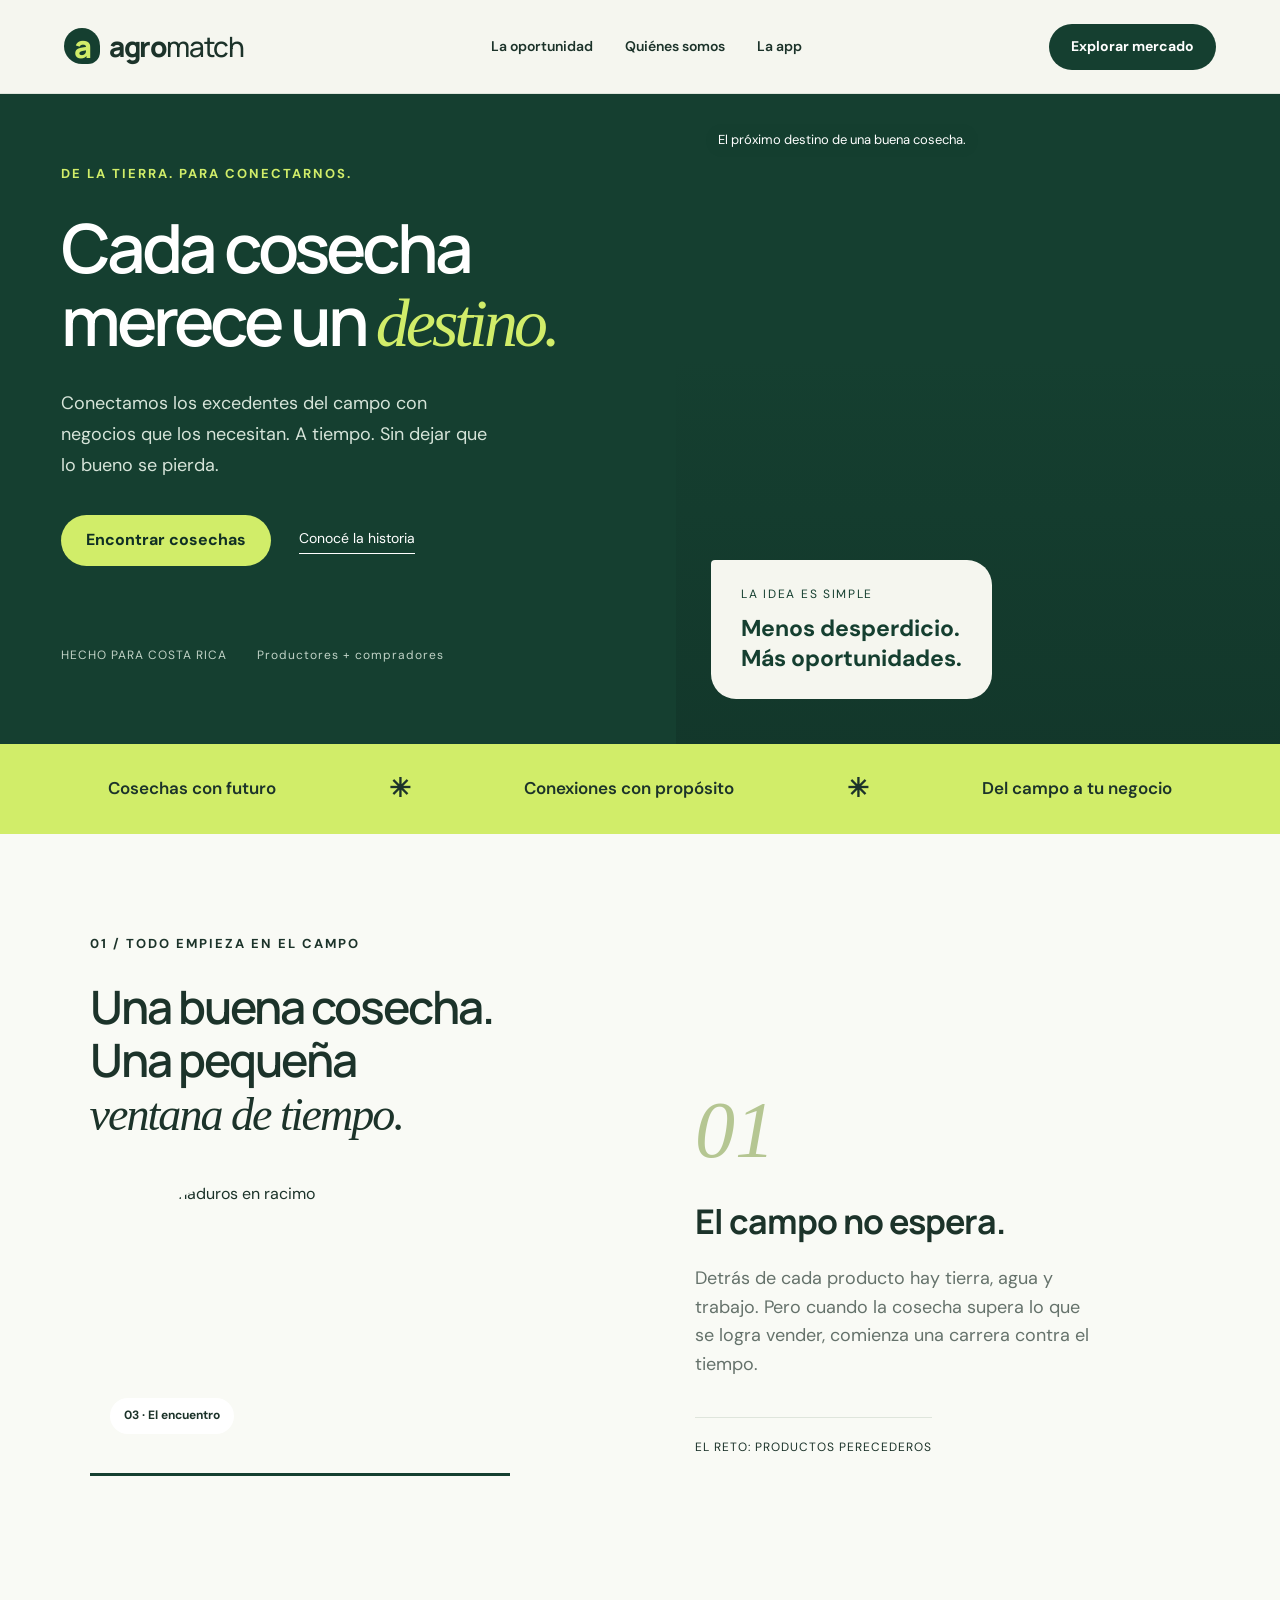
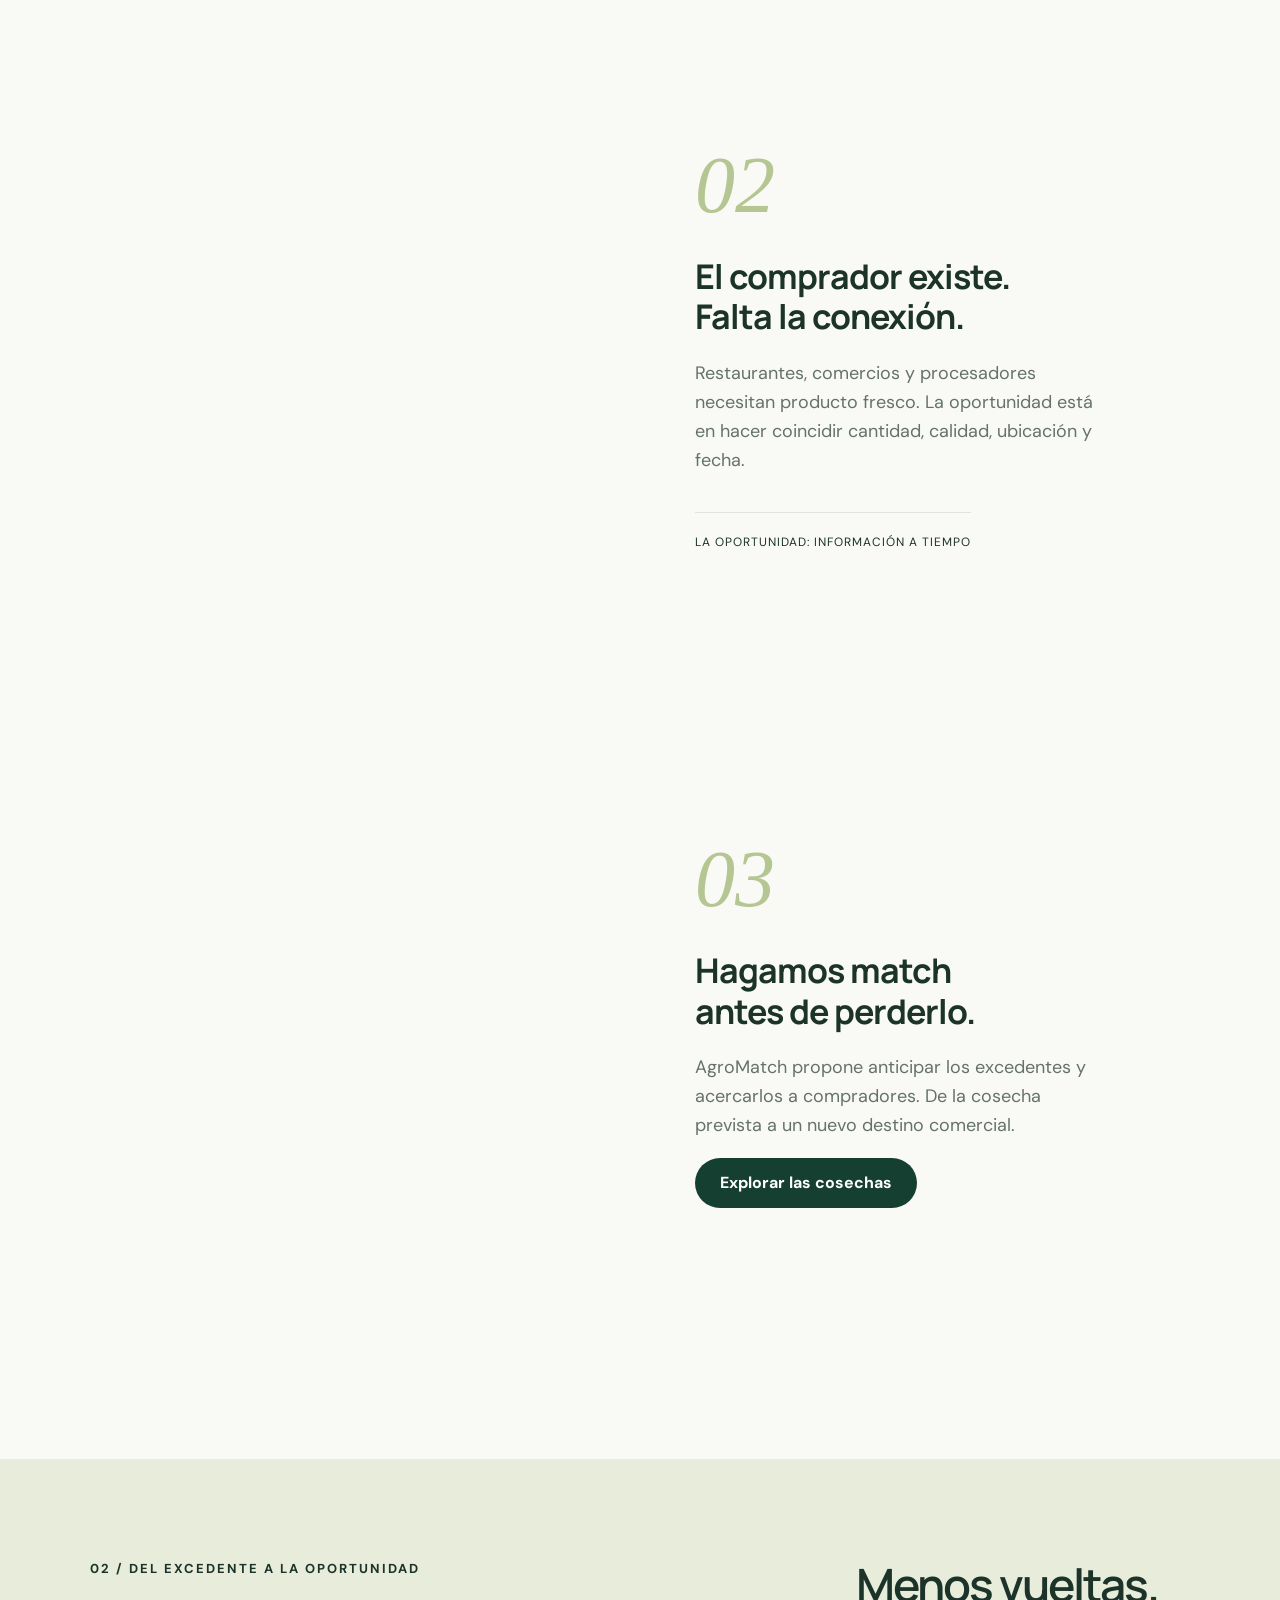
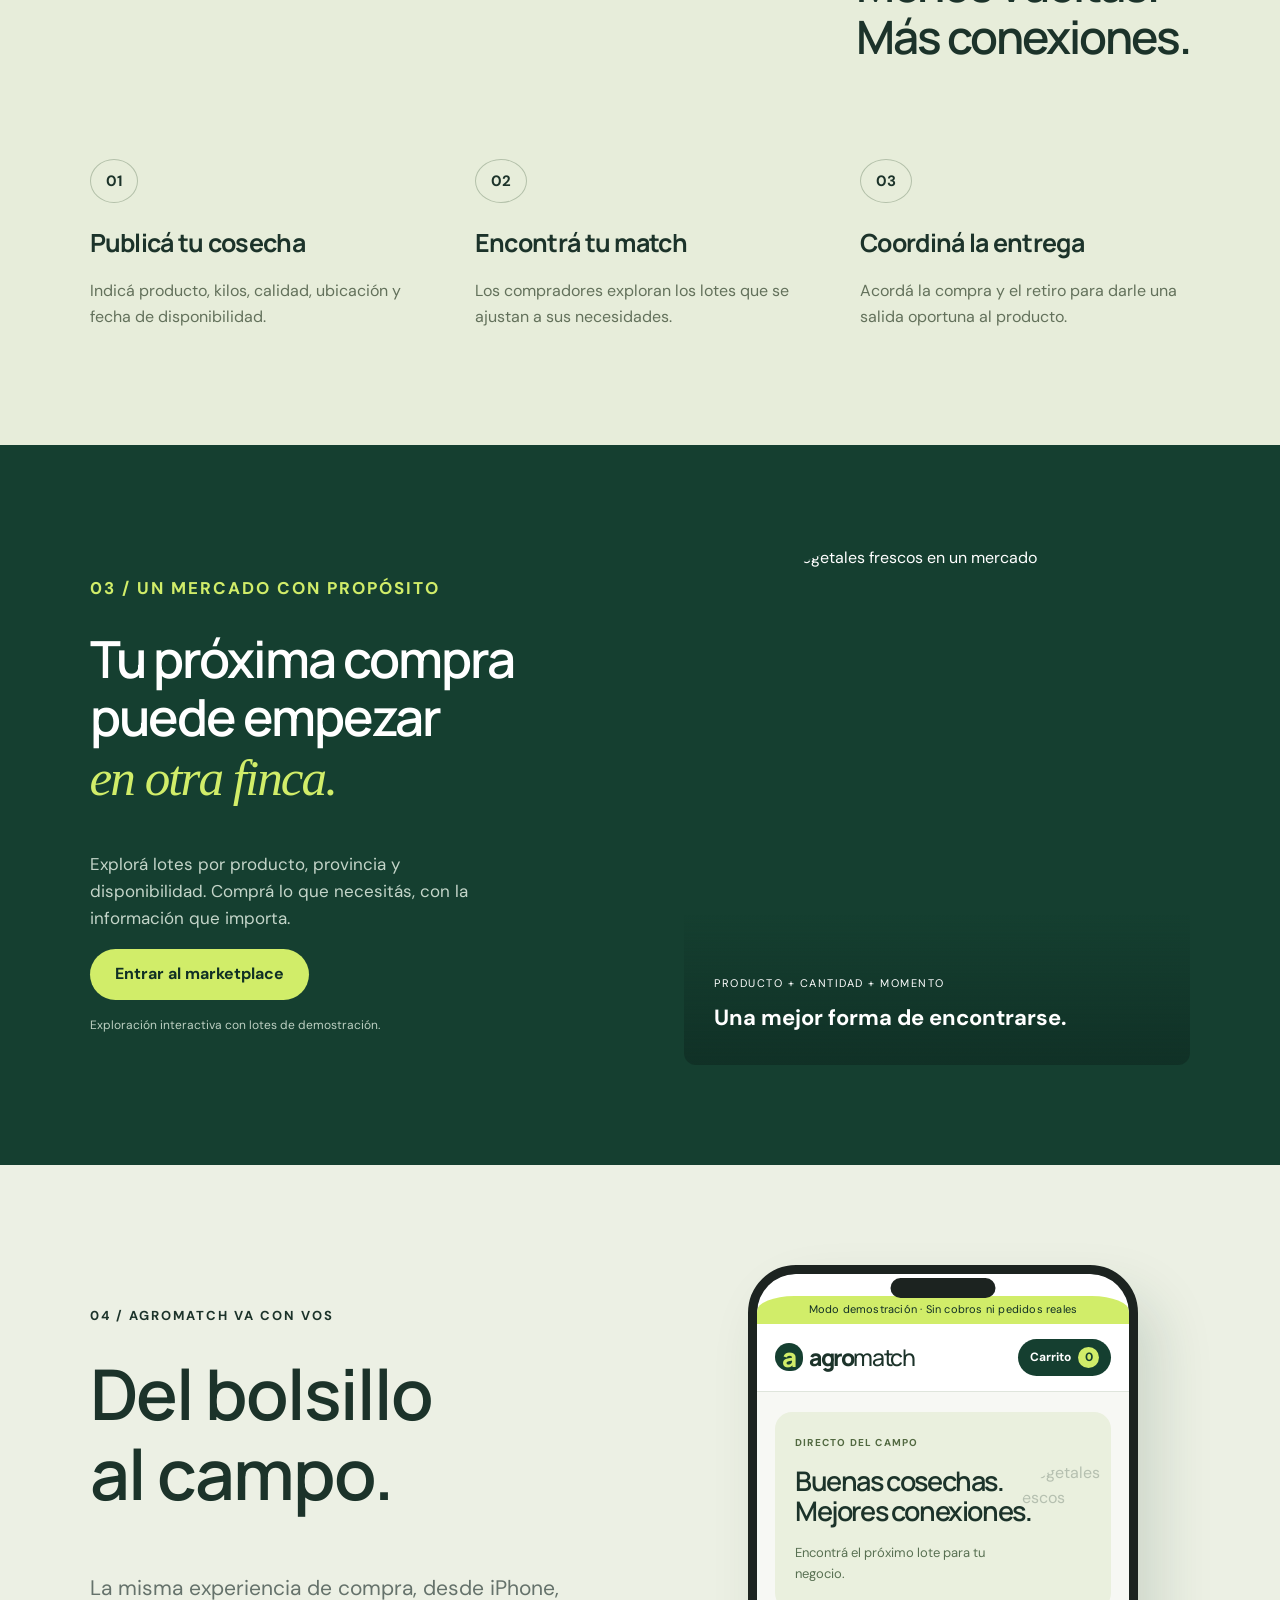
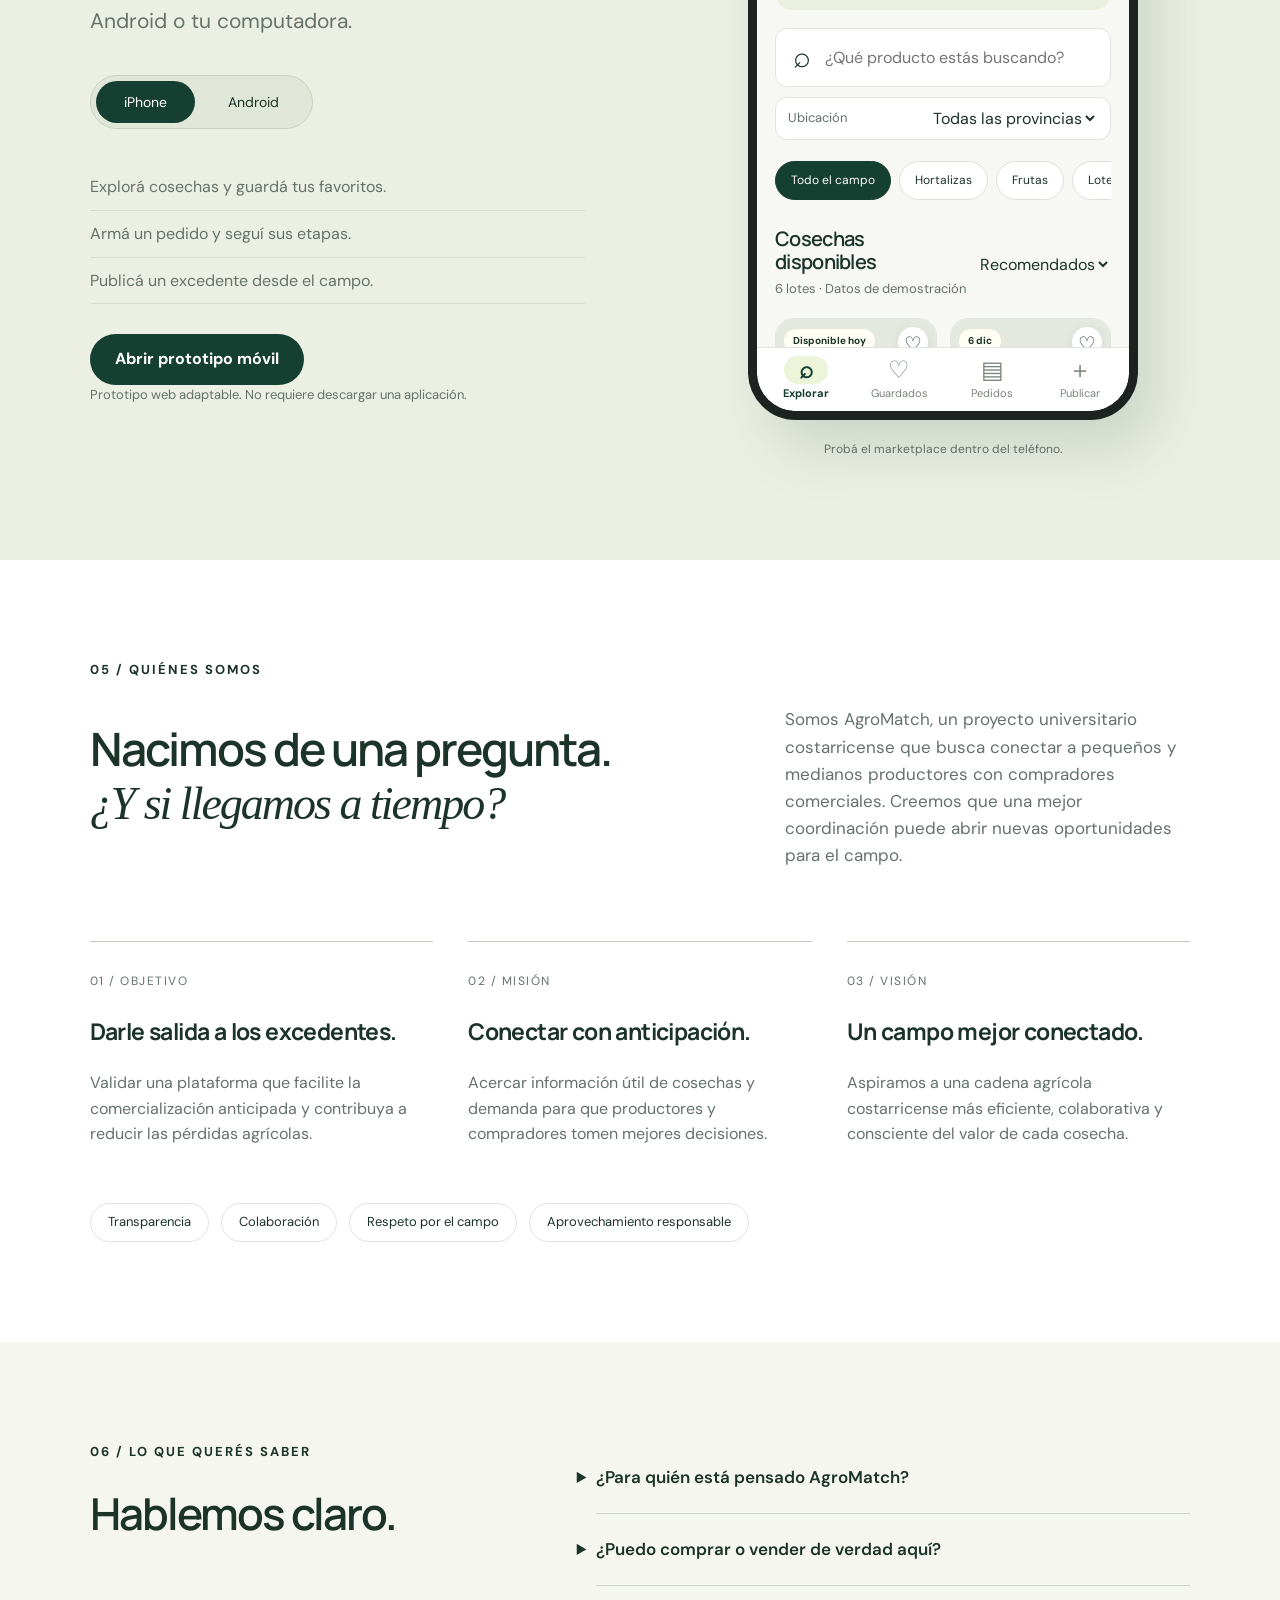
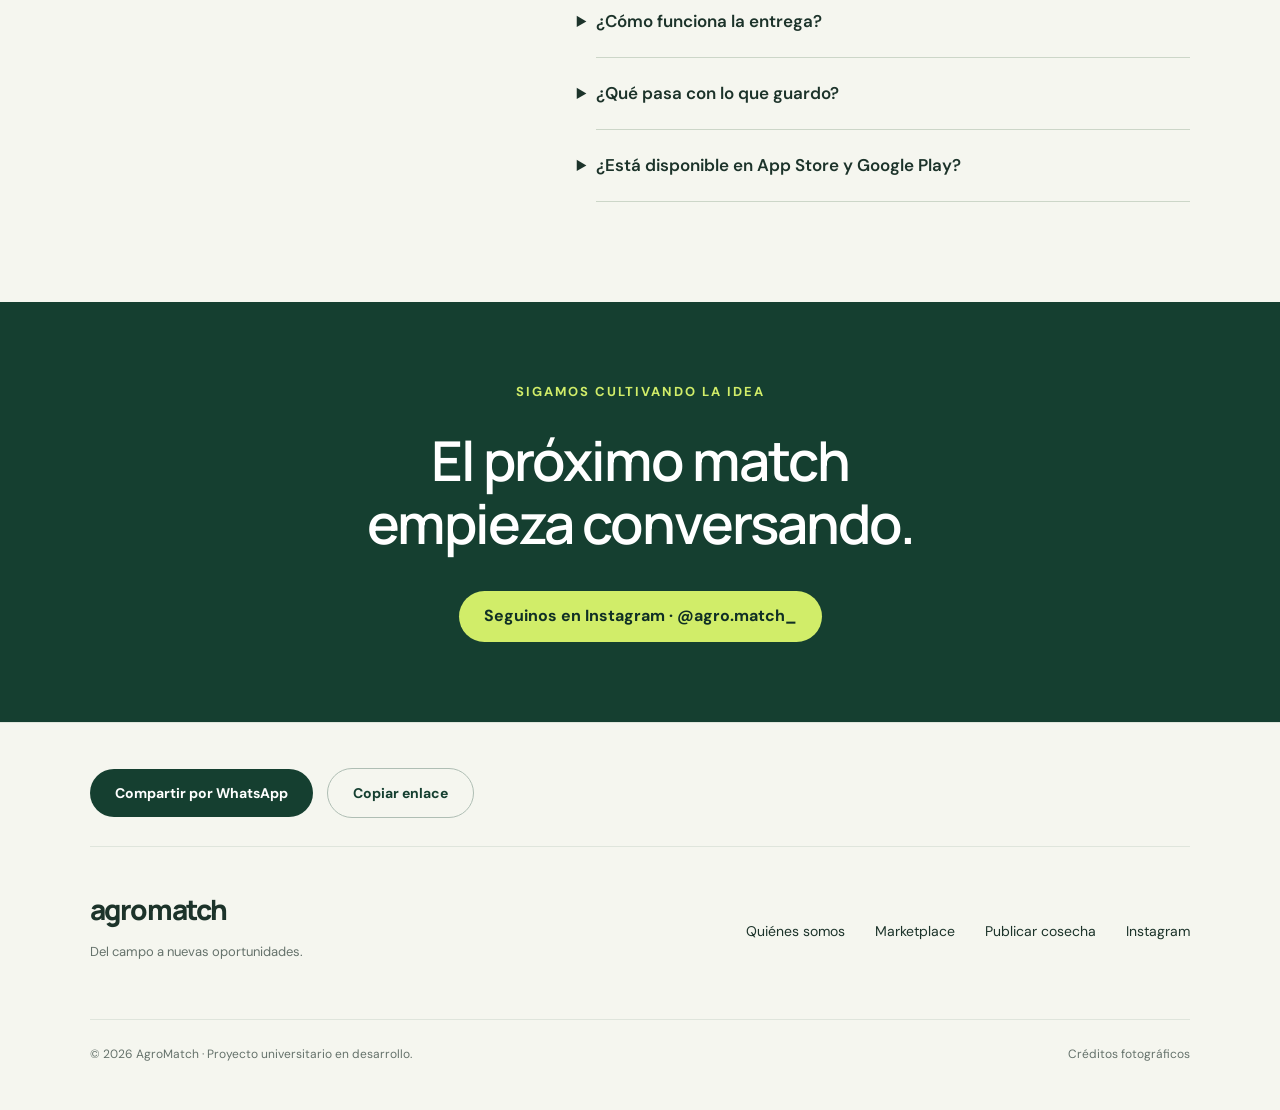
==== index.html @ e81e4a49 "AgroMatch: sitio y mercado" ====
<!doctype html><html lang="es"><head><meta charset="utf-8"><meta name="viewport" content="width=device-width,initial-scale=1"><meta name="theme-color" content="#153f30"><meta name="description" content="AgroMatch conecta excedentes de cosecha con compradores comerciales en Costa Rica. Conocé el proyecto y explorá el marketplace."><title>AgroMatch · Cada cosecha merece un destino</title>
<meta property="og:type" content="website">
<meta property="og:site_name" content="AgroMatch">
<meta property="og:locale" content="es_CR">
<meta property="og:title" content="AgroMatch · Cada cosecha merece un destino">
<meta property="og:description" content="Conectamos los excedentes del campo con negocios que los necesitan. Explorá cosechas de todo Costa Rica.">
<meta property="og:url" content="https://juan080305.github.io/agromatch/">
<meta property="og:image" content="https://juan080305.github.io/agromatch/assets/preview.jpg">
<meta property="og:image:type" content="image/jpeg">
<meta property="og:image:width" content="1200">
<meta property="og:image:height" content="630">
<meta property="og:image:alt" content="AgroMatch: cada cosecha merece un destino">
<meta name="twitter:card" content="summary_large_image">
<meta name="mobile-web-app-capable" content="yes">
<meta name="apple-mobile-web-app-capable" content="yes">
<meta name="apple-mobile-web-app-title" content="AgroMatch">
<meta name="format-detection" content="telephone=no">
<link rel="icon" type="image/svg+xml" href="data:image/svg+xml,%3Csvg xmlns='http://www.w3.org/2000/svg' viewBox='0 0 64 64'%3E%3Crect width='64' height='64' rx='16' fill='%23153f30'/%3E%3Cpath d='M17 43 31 16h6l12 27h-9l-3-7H27l-3 7zm13-14h5l-2-6z' fill='%23d1ed69'/%3E%3C/svg%3E">
<link rel="icon" type="image/png" sizes="192x192" href="assets/icons/icon-192.png">
<link rel="apple-touch-icon" href="assets/icons/apple-touch-icon.png">
<link rel="manifest" href="manifest.webmanifest">
<link rel="stylesheet" href="style.css"></head><body><a class="skip" href="#main">Ir al contenido</a><header class="site-nav"><a class="brand" href="index.html" aria-label="AgroMatch inicio"><span class="brand-icon">a</span>agro<span>match</span></a><nav aria-label="Principal"><a href="#historia">La oportunidad</a><a href="#nosotros">Quiénes somos</a><a href="#movil">La app</a></nav><a class="button small" href="market.html">Explorar mercado</a></header><main id="main"><section class="hero"><div class="hero-copy"><p class="eyebrow">DE LA TIERRA. PARA CONECTARNOS.</p><h1>Cada cosecha<br>merece un <em>destino.</em></h1><p class="intro">Conectamos los excedentes del campo con negocios que los necesitan. A tiempo. Sin dejar que lo bueno se pierda.</p><div class="actions"><a class="button lime" href="market.html">Encontrar cosechas</a><a class="text-link" href="#historia">Conocé la historia</a></div><div class="hero-foot"><span>HECHO PARA COSTA RICA</span><span>Productores + compradores</span></div></div><div class="hero-visual"><span class="image-label">El próximo destino de una buena cosecha.</span><div class="floating-note"><span class="micro">LA IDEA ES SIMPLE</span><strong>Menos desperdicio.<br>Más oportunidades.</strong></div></div></section><section class="intro-strip"><span>Cosechas con futuro</span><b>✳</b><span>Conexiones con propósito</span><b>✳</b><span>Del campo a tu negocio</span></section><section class="story" id="historia"><div class="story-sticky"><p class="eyebrow">01 / TODO EMPIEZA EN EL CAMPO</p><h2>Una buena cosecha.<br>Una pequeña<br><em>ventana de tiempo.</em></h2><div class="story-photo"><img src="assets/tomatoes.jpg" alt="Tomates maduros en racimo" loading="lazy"><span id="chapter-label">01 · La cosecha</span></div><div class="story-progress" aria-hidden="true"><i></i></div></div><div class="story-chapters"><article data-chapter="01 · La cosecha" class="reveal"><span class="chapter-number">01</span><h3>El campo no espera.</h3><p>Detrás de cada producto hay tierra, agua y trabajo. Pero cuando la cosecha supera lo que se logra vender, comienza una carrera contra el tiempo.</p><span class="chapter-tag">El reto: productos perecederos</span></article><article data-chapter="02 · La conexión" class="reveal"><span class="chapter-number">02</span><h3>El comprador existe.<br>Falta la conexión.</h3><p>Restaurantes, comercios y procesadores necesitan producto fresco. La oportunidad está en hacer coincidir cantidad, calidad, ubicación y fecha.</p><span class="chapter-tag">La oportunidad: información a tiempo</span></article><article data-chapter="03 · El encuentro" class="reveal"><span class="chapter-number">03</span><h3>Hagamos match<br>antes de perderlo.</h3><p>AgroMatch propone anticipar los excedentes y acercarlos a compradores. De la cosecha prevista a un nuevo destino comercial.</p><a href="market.html" class="button">Explorar las cosechas</a></article></div></section>
<section class="how section" id="funciona"><div><p class="eyebrow">02 / DEL EXCEDENTE A LA OPORTUNIDAD</p><h2>Menos vueltas.<br>Más conexiones.</h2></div><div class="steps"><article><b>01</b><h3>Publicá tu cosecha</h3><p>Indicá producto, kilos, calidad, ubicación y fecha de disponibilidad.</p></article><article><b>02</b><h3>Encontrá tu match</h3><p>Los compradores exploran los lotes que se ajustan a sus necesidades.</p></article><article><b>03</b><h3>Coordiná la entrega</h3><p>Acordá la compra y el retiro para darle una salida oportuna al producto.</p></article></div></section>
<section class="market-teaser section"><div class="teaser-copy"><p class="eyebrow">03 / UN MERCADO CON PROPÓSITO</p><h2>Tu próxima compra<br>puede empezar<br><em>en otra finca.</em></h2><p>Explorá lotes por producto, provincia y disponibilidad. Comprá lo que necesitás, con la información que importa.</p><a class="button lime" href="market.html">Entrar al marketplace</a><small>Exploración interactiva con lotes de demostración.</small></div><div class="teaser-photo"><img src="assets/vegetables.jpg" alt="Variedad de vegetales frescos en un mercado" loading="lazy"><div class="photo-caption"><span>PRODUCTO + CANTIDAD + MOMENTO</span><strong>Una mejor forma de encontrarse.</strong></div></div></section>
<section class="section mobile-showcase" id="movil"><div><p class="eyebrow">04 / AGROMATCH VA CON VOS</p><h2>Del bolsillo<br>al campo.</h2><p class="lead">La misma experiencia de compra, desde iPhone, Android o tu computadora.</p><div class="device-switch" role="group" aria-label="Elegir prototipo móvil"><button class="active" data-device="ios" aria-pressed="true">iPhone</button><button data-device="android" aria-pressed="false">Android</button></div><ul class="plain-list"><li>Explorá cosechas y guardá tus favoritos.</li><li>Armá un pedido y seguí sus etapas.</li><li>Publicá un excedente desde el campo.</li></ul><a id="open-mobile" class="button" href="market.html?device=ios" target="_blank" rel="noopener">Abrir prototipo móvil</a><p class="fine">Prototipo web adaptable. No requiere descargar una aplicación.</p></div><div class="phone-area"><div class="phone ios" id="phone"><div class="phone-hardware" aria-hidden="true"></div><iframe id="app-preview" title="Prototipo interactivo de AgroMatch para iPhone" src="market.html?device=ios&amp;embed=1" loading="lazy"></iframe></div><span class="phone-caption">Probá el marketplace dentro del teléfono.</span></div></section>
<section class="about section" id="nosotros"><p class="eyebrow">05 / QUIÉNES SOMOS</p><div class="about-heading"><h2>Nacimos de una pregunta.<br><em>¿Y si llegamos a tiempo?</em></h2><p>Somos AgroMatch, un proyecto universitario costarricense que busca conectar a pequeños y medianos productores con compradores comerciales. Creemos que una mejor coordinación puede abrir nuevas oportunidades para el campo.</p></div><div class="purpose-grid"><article><span>01 / OBJETIVO</span><h3>Darle salida a los excedentes.</h3><p>Validar una plataforma que facilite la comercialización anticipada y contribuya a reducir las pérdidas agrícolas.</p></article><article><span>02 / MISIÓN</span><h3>Conectar con anticipación.</h3><p>Acercar información útil de cosechas y demanda para que productores y compradores tomen mejores decisiones.</p></article><article><span>03 / VISIÓN</span><h3>Un campo mejor conectado.</h3><p>Aspiramos a una cadena agrícola costarricense más eficiente, colaborativa y consciente del valor de cada cosecha.</p></article></div><div class="values"><span>Transparencia</span><span>Colaboración</span><span>Respeto por el campo</span><span>Aprovechamiento responsable</span></div></section>
<section class="section faq-section"><div><p class="eyebrow">06 / LO QUE QUERÉS SABER</p><h2>Hablemos claro.</h2></div><div class="faq"><details><summary>¿Para quién está pensado AgroMatch?</summary><p>Para pequeños y medianos productores agrícolas y compradores comerciales: restaurantes, hoteles, comercios y procesadores.</p></details><details><summary>¿Puedo comprar o vender de verdad aquí?</summary><p>Esta versión es un prototipo. Podés recorrer el catálogo, publicar lotes de prueba y simular pedidos. No hay cobros, envíos ni transacciones reales.</p></details><details><summary>¿Cómo funciona la entrega?</summary><p>El modelo contempla coordinar el retiro entre productor y comprador. En el prototipo podés elegir retiro en finca y recorrer un seguimiento simulado.</p></details><details><summary>¿Qué pasa con lo que guardo?</summary><p>El carrito, favoritos, lotes y pedidos de prueba se guardan únicamente en este navegador. No se envían a productores ni se comparten con otros dispositivos. Podés borrarlos desde el marketplace.</p></details><details><summary>¿Está disponible en App Store y Google Play?</summary><p>Por ahora se puede probar desde el navegador de iPhone y Android. Las vistas móviles muestran el recorrido propuesto; todavía no son aplicaciones publicadas en las tiendas.</p></details></div></section>
<section class="instagram-section"><p class="eyebrow">SIGAMOS CULTIVANDO LA IDEA</p><h2>El próximo match<br>empieza conversando.</h2><a class="button lime" href="https://www.instagram.com/agro.match_/" target="_blank" rel="noopener noreferrer">Seguinos en Instagram · @agro.match_</a></section>
</main><footer><div><a class="brand" href="index.html">agromatch</a><p>Del campo a nuevas oportunidades.</p></div><div class="footer-links"><a href="#nosotros">Quiénes somos</a><a href="market.html">Marketplace</a><a href="market.html?view=sell">Publicar cosecha</a><a href="https://www.instagram.com/agro.match_/" target="_blank" rel="noopener noreferrer">Instagram</a></div><div class="footer-bottom"><span>© 2026 AgroMatch · Proyecto universitario en desarrollo.</span><span><a href="creditos.html">Créditos fotográficos</a></span></div></footer><script src="site.js"></script></body></html>
---- style.css ----
@import url('https://fonts.googleapis.com/css2?family=DM+Sans:wght@400;500;600;700&family=Manrope:wght@400;500;600;700;800&display=swap');
:root{--forest:#153f30;--deep:#102f25;--lime:#d1ed69;--paper:#f5f6ef;--ink:#1c332a;--muted:#65726b;--line:#dfe5dc;--white:#fff;--radius:22px}*{box-sizing:border-box}html{scroll-behavior:smooth;scroll-padding-top:95px}body{margin:0;background:var(--paper);color:var(--ink);font:16px/1.6 'DM Sans',sans-serif}h1,h2,h3,h4,p{margin-top:0}h1,h2,h3,.brand{font-family:Manrope,sans-serif}a{color:inherit;text-decoration:none}button,input,select,textarea{font:inherit}button,a,input,select,textarea{touch-action:manipulation}button{cursor:pointer}button:disabled{cursor:not-allowed;opacity:.5}a:focus-visible,button:focus-visible,input:focus-visible,select:focus-visible,summary:focus-visible{outline:3px solid #c17126;outline-offset:4px}.skip{position:fixed;top:-70px;background:white;padding:12px;z-index:99}.skip:focus{top:0}.site-nav{height:94px;display:flex;align-items:center;justify-content:space-between;padding:0 5%;background:var(--paper);position:sticky;top:0;z-index:20;border-bottom:1px solid var(--line)}.brand{font-size:28px;font-weight:800;letter-spacing:-1.4px;display:inline-flex;align-items:center;gap:0}.brand>span:not(.brand-icon){font-weight:500}.brand-icon{display:inline-grid;place-items:center;background:var(--forest);color:var(--lime);width:36px;height:36px;border-radius:50% 50% 12px 50%;margin-right:9px;font-size:31px;line-height:1}.brand i{font:12px sans-serif;align-self:flex-start;margin-top:10px;margin-left:3px}.site-nav nav{display:flex;gap:32px;font-size:14px;font-weight:600}.button{border:0;background:var(--forest);color:white;padding:15px 25px;border-radius:30px;display:inline-flex;align-items:center;justify-content:center;gap:10px;font-weight:700;line-height:1.3;min-height:46px}.button:hover{filter:brightness(1.09);transform:translateY(-1px)}.button.small{padding:12px 22px;font-size:14px}.button.lime{background:var(--lime);color:var(--deep)}.button.outline{background:transparent;color:var(--forest);border:1px solid #afbeb4}.hero{display:grid;grid-template-columns:1.12fr 1fr;min-height:650px;background:var(--forest);color:white}.hero-copy{padding:70px 8% 38px 9%}.eyebrow{font-size:13px;font-weight:700;letter-spacing:2px;margin-bottom:26px}.hero .eyebrow{color:var(--lime)}h1{font-size:clamp(44px,5.3vw,80px);line-height:1.08;font-weight:600;letter-spacing:-4px;margin-bottom:28px}h1 em{font-family:Georgia,serif;font-weight:400;color:var(--lime)}.intro{max-width:440px;font-size:18px;color:#d6e4d9;line-height:1.7}.actions{display:flex;align-items:center;gap:28px;margin-top:35px;flex-wrap:wrap}.text-link{font-size:14px;border-bottom:1px solid;padding-bottom:4px}.hero-foot{display:flex;gap:30px;margin-top:80px;font-size:12px;letter-spacing:1px;color:#c0d2c6}.hero-visual{position:relative;background:linear-gradient(135deg,#315e39,#193c2b);min-height:520px;overflow:hidden;background-size:cover;background-position:center}.hero-visual:after{content:'';position:absolute;inset:0;background:linear-gradient(transparent 40%,#102f2577)}.image-label{position:absolute;top:30px;left:30px;font-size:13px;color:white;z-index:1}.floating-note{position:absolute;bottom:45px;left:35px;background:var(--paper);padding:25px 30px;border-radius:4px 25px 25px;color:var(--forest);z-index:1}.micro{font-size:12px;letter-spacing:1.7px;display:block;margin-bottom:10px}.floating-note strong{font-size:23px;line-height:1.3;display:block}.intro-strip{display:flex;justify-content:space-around;align-items:center;gap:24px;padding:24px 5%;background:var(--lime);font-size:17px;font-weight:600}.intro-strip b{font-size:26px}.section{padding:100px 7%}h2{font-size:clamp(34px,4vw,59px);line-height:1.15;letter-spacing:-2px;font-weight:600}.lead{font-size:21px;color:var(--muted);max-width:680px}footer{padding:45px 7%;display:flex;justify-content:space-between;gap:24px;flex-wrap:wrap;border-top:1px solid var(--line)}@media(max-width:800px){.site-nav{height:76px;padding:0 5%}.site-nav nav{display:none}.brand{font-size:23px}.site-nav .button{font-size:12px;padding:11px 16px}.hero{grid-template-columns:1fr}.hero-copy{padding:50px 6% 35px}h1{letter-spacing:-2.5px}.hero-foot{margin-top:40px;gap:18px}.hero-visual{min-height:380px}.intro-strip{font-size:13px;gap:12px;padding:18px 5%}.intro-strip span:last-child,.intro-strip b:last-of-type{display:none}.section{padding:65px 6%}h2{letter-spacing:-1.5px}.lead{font-size:18px}footer{font-size:14px}}@media(prefers-reduced-motion:reduce){html{scroll-behavior:auto}*,*:before,*:after{animation:none!important;transition:none!important}}
.hero-visual{background-image:url('assets/cartago-farm.jpg');background-position:50% 65%}.story{display:grid;grid-template-columns:1fr 1fr;gap:10%;padding:100px 7%;background:#f9faf5}.story-sticky{position:sticky;top:130px;align-self:start}.story h2{font-size:clamp(34px,3.6vw,52px)}.story h2 em,.teaser-copy h2 em,.about h2 em{font-family:Georgia,serif;font-weight:400}.story-photo{position:relative;max-width:420px;margin-top:35px;height:270px;border-radius:160px 160px 15px 15px;overflow:hidden}.story-photo img{width:100%;height:100%;object-fit:cover}.story-photo span{position:absolute;bottom:17px;left:20px;background:white;padding:8px 14px;border-radius:20px;font-size:12px;font-weight:700}.story-progress{height:3px;width:100%;max-width:420px;background:#dfe5d4;margin-top:22px}.story-progress i{display:block;height:100%;width:33%;background:var(--forest);transition:width .7s}.story-chapters article{min-height:75vh;display:flex;flex-direction:column;justify-content:center;align-items:flex-start;padding:50px 0}.chapter-number{font:italic 80px Georgia,serif;color:#b5c692;margin-bottom:25px}.story-chapters h3{font-size:34px;line-height:1.2;letter-spacing:-1px;margin-bottom:22px}.story-chapters p{font-size:18px;color:var(--muted);max-width:400px}.chapter-tag{font-size:12px;text-transform:uppercase;letter-spacing:1px;border-top:1px solid var(--line);padding-top:20px;margin-top:20px}.reveal{opacity:.35;transform:translateY(25px);transition:opacity .7s,transform .7s}.reveal.in-view{opacity:1;transform:none}.how{background:#e7edda}.how>div:first-child{display:flex;justify-content:space-between;gap:40px;align-items:flex-start}.how h2{font-size:46px}.steps{display:grid;grid-template-columns:repeat(3,1fr);gap:55px;margin-top:65px}.steps b{border:1px solid #b4c1aa;padding:11px 15px;border-radius:50%;font-size:15px}.steps h3{margin:30px 0 15px;font-size:25px;letter-spacing:-.7px}.steps p{color:#63715b;font-size:16px}.market-teaser{display:grid;grid-template-columns:1fr 1fr;gap:8%;background:var(--forest);color:white}.teaser-copy{align-self:center}.teaser-copy .eyebrow{color:var(--lime)}.teaser-copy h2{font-size:clamp(36px,4vw,60px)}.teaser-copy h2 em{color:var(--lime)}.teaser-copy p{color:#c4d5c9;max-width:390px;font-size:17px}.teaser-copy small{display:block;font-size:12px;color:#bdd0c2;margin-top:16px}.teaser-photo{position:relative;min-height:520px;overflow:hidden;border-radius:200px 200px 12px 12px}.teaser-photo img{width:100%;height:100%;position:absolute;object-fit:cover}.photo-caption{position:absolute;bottom:0;padding:60px 30px 30px;background:linear-gradient(transparent,#102f25dd);width:100%}.photo-caption span{display:block;font-size:11px;letter-spacing:1.5px;margin-bottom:8px}.photo-caption strong{font-size:22px}.mobile-showcase{display:grid;grid-template-columns:1fr 1fr;align-items:center;gap:10%;background:#ecf0e4}.mobile-showcase h2{font-size:70px}.device-switch{display:inline-flex;gap:5px;border:1px solid #c9d3c0;background:#e1e7d8;border-radius:30px;padding:5px;margin:15px 0}.device-switch button{border:0;background:none;border-radius:25px;padding:10px 28px;font-size:14px;color:var(--ink)}.device-switch button.active{background:var(--forest);color:white}.plain-list{padding:0;list-style:none;color:var(--muted);margin:20px 0 30px}.plain-list li{padding:10px 0;border-bottom:1px solid #d7decc}.phone-area{display:flex;align-items:center;flex-direction:column;gap:20px}.phone{border:9px solid #1c2320;border-radius:48px;width:390px;max-width:100%;height:755px;position:relative;background:#1c2320;box-shadow:20px 30px 55px #153f3025;overflow:hidden}.phone iframe{width:100%;height:100%;border:0;background:white;border-radius:37px;padding-top:22px}.phone-hardware{width:105px;height:20px;position:absolute;top:4px;left:50%;transform:translateX(-50%);background:#1c2320;border-radius:20px;z-index:3}.phone.android{border-radius:30px;border-width:7px}.phone.android iframe{border-radius:22px}.phone.android .phone-hardware{width:10px;height:10px;top:7px}.phone-caption{font-size:12px;color:var(--muted)}.about{background:white}.about-heading{display:grid;grid-template-columns:1.5fr 1fr;gap:8%;align-items:center}.about-heading h2{font-size:46px}.about-heading p{color:var(--muted);font-size:17px}.purpose-grid{display:grid;grid-template-columns:repeat(3,1fr);gap:35px;margin-top:55px}.purpose-grid article{border-top:1px solid #becabe;padding-top:25px}.purpose-grid span{font-size:12px;letter-spacing:1.5px;color:var(--muted)}.purpose-grid h3{font-size:23px;line-height:1.3;margin-top:24px;letter-spacing:-.6px}.purpose-grid p{color:var(--muted)}.values{display:flex;flex-wrap:wrap;gap:12px;margin-top:40px}.values span{border:1px solid var(--line);border-radius:30px;padding:8px 17px;font-size:13px}.faq-section{display:grid;grid-template-columns:1fr 1.5fr;gap:10%}.faq-section h2{font-size:44px}.faq details{border-bottom:1px solid #ccd6c8;padding:22px 0}.faq summary{cursor:pointer;font-size:17px;font-weight:600;list-style-position:outside;padding-right:10px}.faq p{color:var(--muted);font-size:15px;margin:20px 0 0}.instagram-section{text-align:center;background:var(--forest);color:white;padding:80px 5%}.instagram-section .eyebrow{color:var(--lime)}.instagram-section h2{font-size:55px;margin-bottom:35px}footer p{font-size:13px;color:var(--muted);margin-top:10px}.footer-links{display:flex;gap:30px;font-size:14px;align-items:center;flex-wrap:wrap}.footer-bottom{flex-basis:100%;display:flex;justify-content:space-between;gap:15px;font-size:12px;color:var(--muted);margin-top:20px;border-top:1px solid var(--line);padding-top:25px}.fine{font-size:13px;color:var(--muted)}@media(max-width:800px){.story{padding:60px 6%;grid-template-columns:1fr;gap:30px}.story-sticky{position:relative;top:0}.story-photo{height:250px;max-width:none}.story-chapters article{min-height:400px;padding:40px 0;border-bottom:1px solid var(--line)}.chapter-number{font-size:55px;margin-bottom:15px}.story-chapters h3{font-size:32px}.story-chapters p{font-size:17px}.how>div:first-child{display:block}.how h2{font-size:38px}.steps{grid-template-columns:1fr;gap:35px;margin-top:35px}.steps h3{margin-top:22px}.market-teaser{grid-template-columns:1fr;gap:40px}.teaser-photo{min-height:370px}.mobile-showcase{grid-template-columns:1fr;gap:45px}.mobile-showcase h2{font-size:52px}.phone{width:370px;height:730px}.about-heading{grid-template-columns:1fr;gap:10px}.about-heading h2{font-size:37px}.purpose-grid{grid-template-columns:1fr;gap:25px;margin-top:35px}.purpose-grid h3{margin-top:15px}.faq-section{grid-template-columns:1fr;gap:10px}.faq-section h2{font-size:38px}.instagram-section h2{font-size:39px}.instagram-section .button{font-size:14px}.footer-bottom{flex-direction:column}.footer-links{gap:20px}.reveal{opacity:1;transform:none}}
.mobile-showcase>div{min-width:0}.phone{flex-shrink:1}@media(max-width:800px){.mobile-showcase{grid-template-columns:minmax(0,1fr)}.phone{width:min(370px,100%)}}
.image-label{background:#153f30cc;padding:6px 12px;border-radius:20px}
.mobile-menu-toggle{display:none}.share-actions{display:flex;align-items:center;gap:14px;flex-wrap:wrap;width:100%;padding-bottom:28px;border-bottom:1px solid var(--line);margin-bottom:16px}.share-actions .button{font-size:14px}.share-status{font-size:13px;overflow-wrap:anywhere}img{max-width:100%}@media(max-width:1100px) and (min-width:801px){.site-nav nav{gap:18px}.site-nav{padding-inline:4%}.mobile-showcase{gap:6%;padding-inline:5%}.mobile-showcase h2{font-size:54px}.hero-copy{padding-left:8%}.hero-foot{flex-wrap:wrap;gap:8px;margin-top:45px}.about-heading{grid-template-columns:1fr 1fr}.about-heading h2{font-size:38px}}@media(max-width:800px){.site-nav{gap:10px}.mobile-menu-toggle{display:block;border:1px solid var(--line);background:white;border-radius:24px;padding:10px 14px;font-size:13px;color:var(--ink);margin-left:auto;min-height:44px}.site-nav.menu-open nav{display:flex;position:absolute;top:100%;left:0;right:0;background:var(--paper);padding:16px 6% 22px;flex-direction:column;gap:0;border-bottom:1px solid var(--line);box-shadow:0 12px 25px #153f3012}.site-nav.menu-open nav a{padding:12px 0}.site-nav>.button{display:none}.share-actions{align-items:stretch}.share-actions .button{flex:1;min-width:150px}.phone{height:min(755px,85dvh);min-height:560px}.hero-foot{line-height:1.7}.hero-visual{min-height:340px}}@media(max-width:360px){.hero-copy h1{font-size:40px}.floating-note{left:20px;right:20px;bottom:25px}.intro-strip{font-size:12px}.phone{min-height:520px}.instagram-section .button{white-space:normal}.story h2{font-size:32px}}
html{-webkit-text-size-adjust:100%;text-size-adjust:100%}a,button,summary{-webkit-tap-highlight-color:transparent}@media(max-width:800px){input,select,textarea{font-size:16px}}
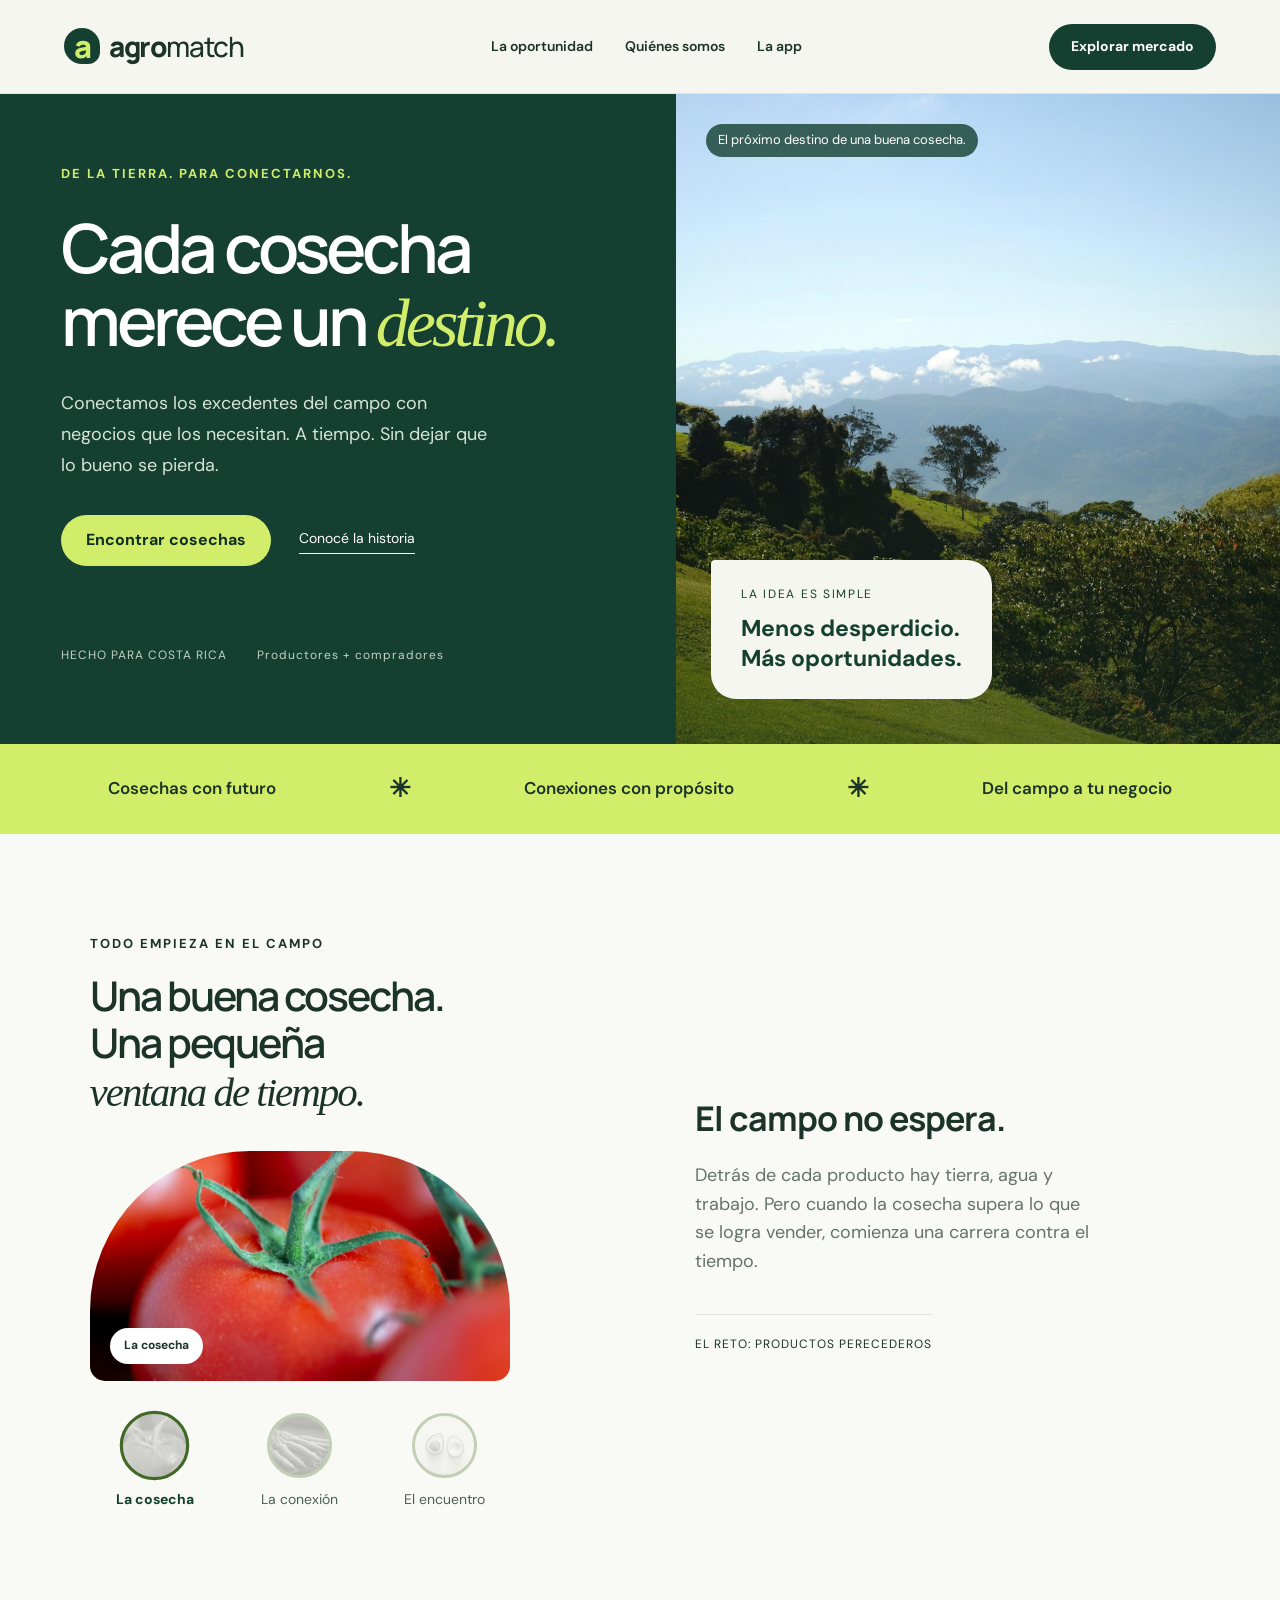
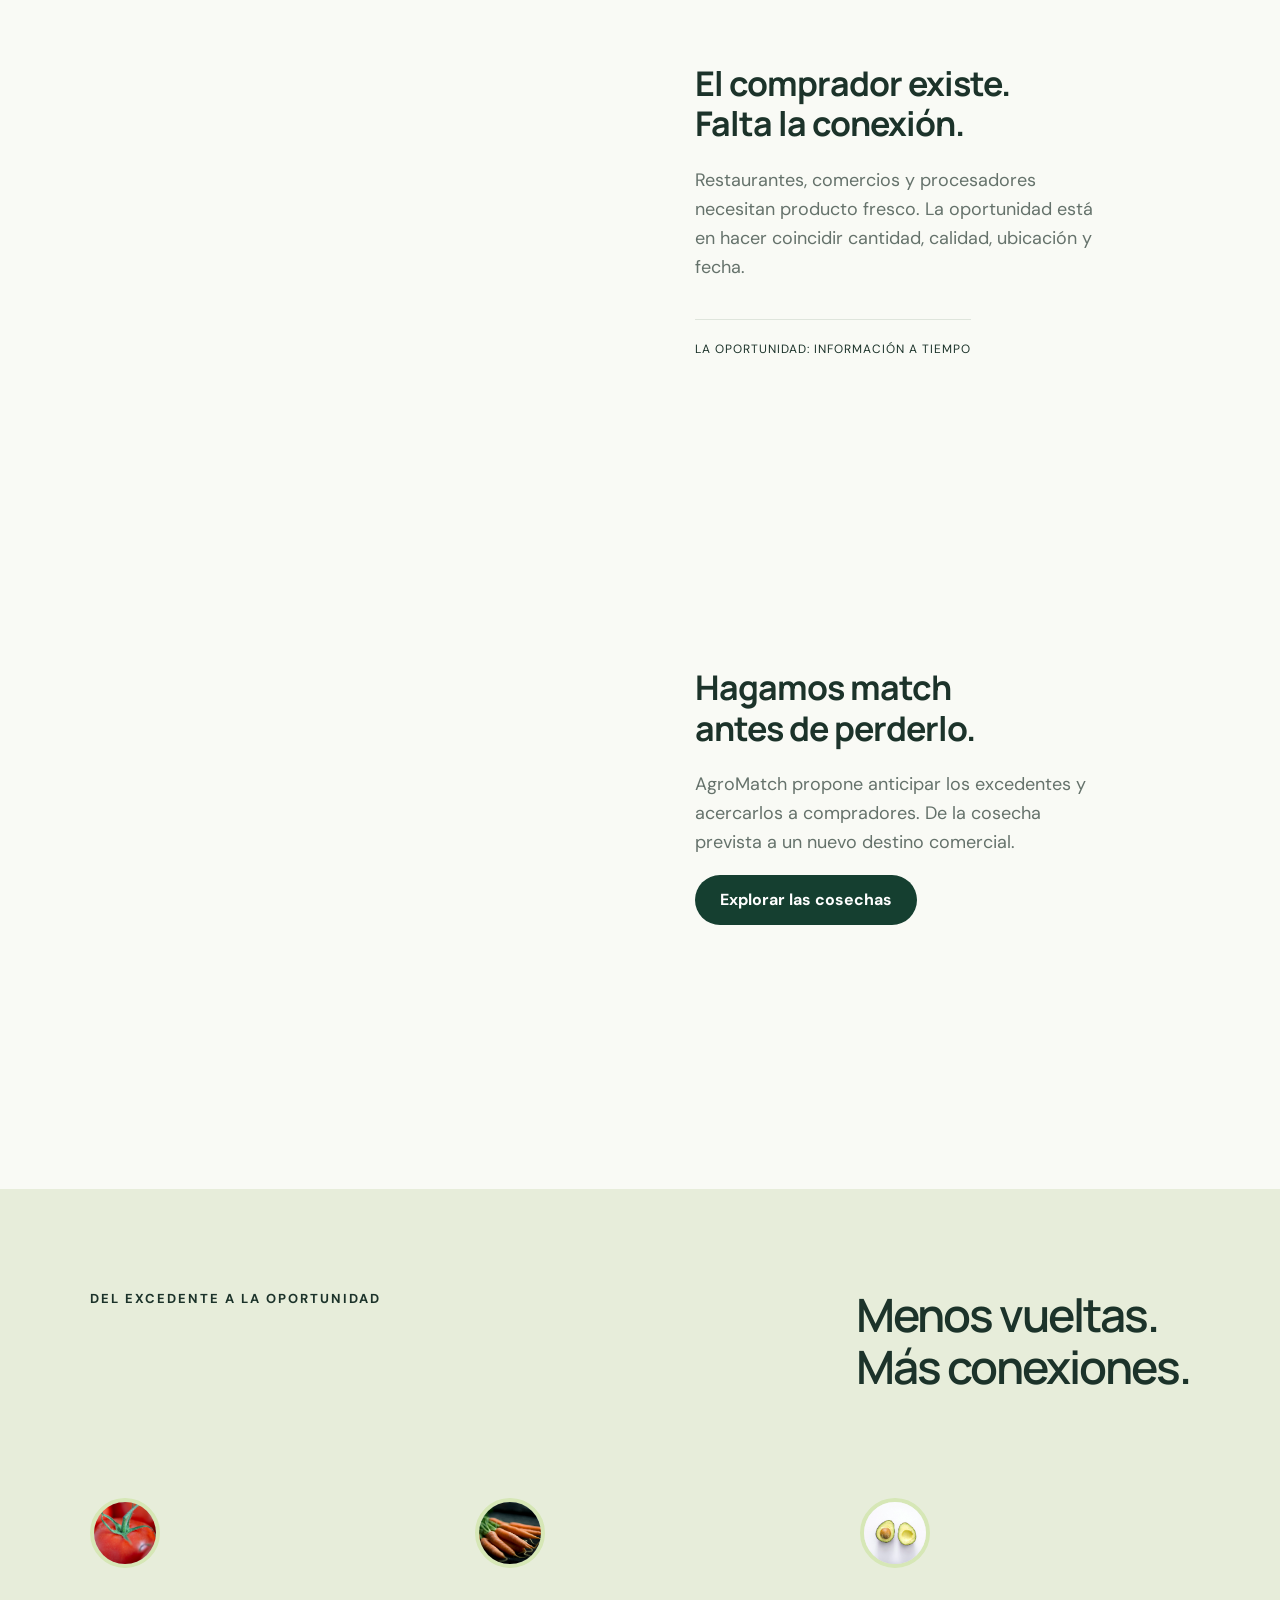
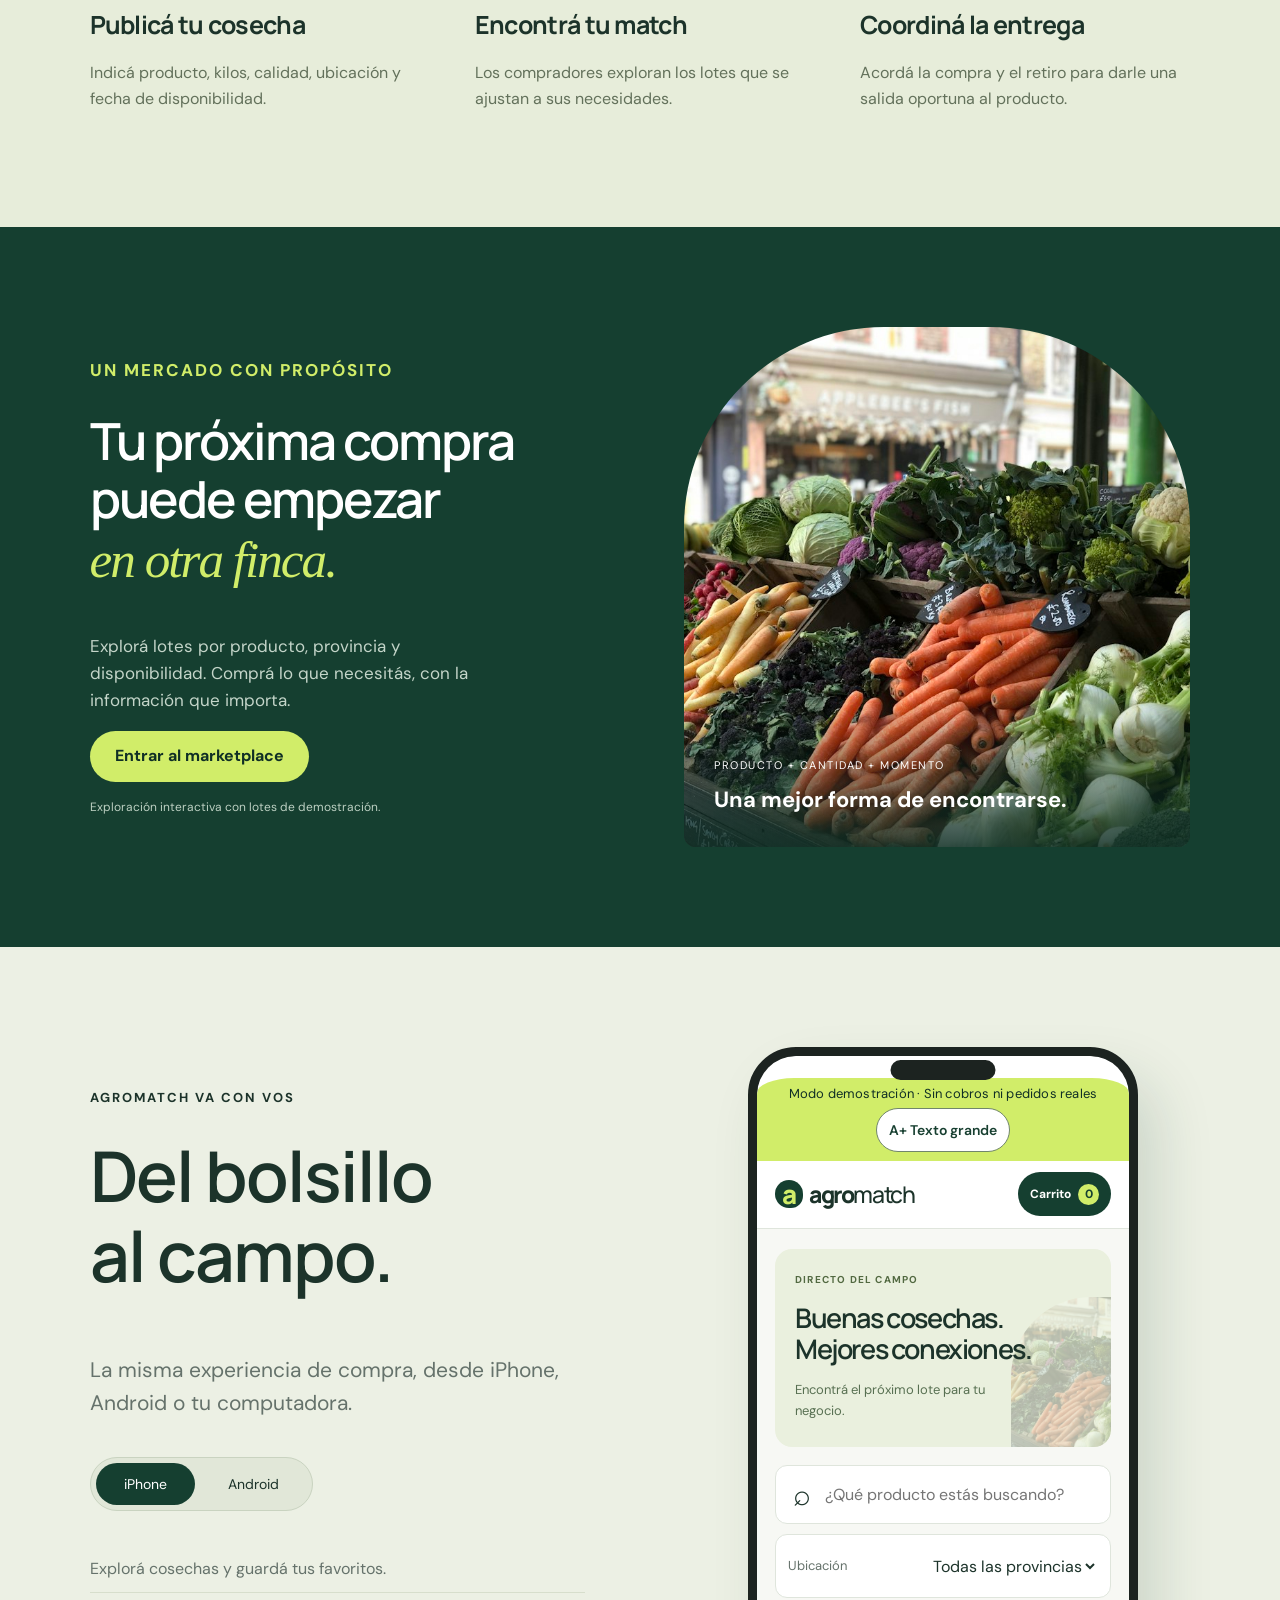
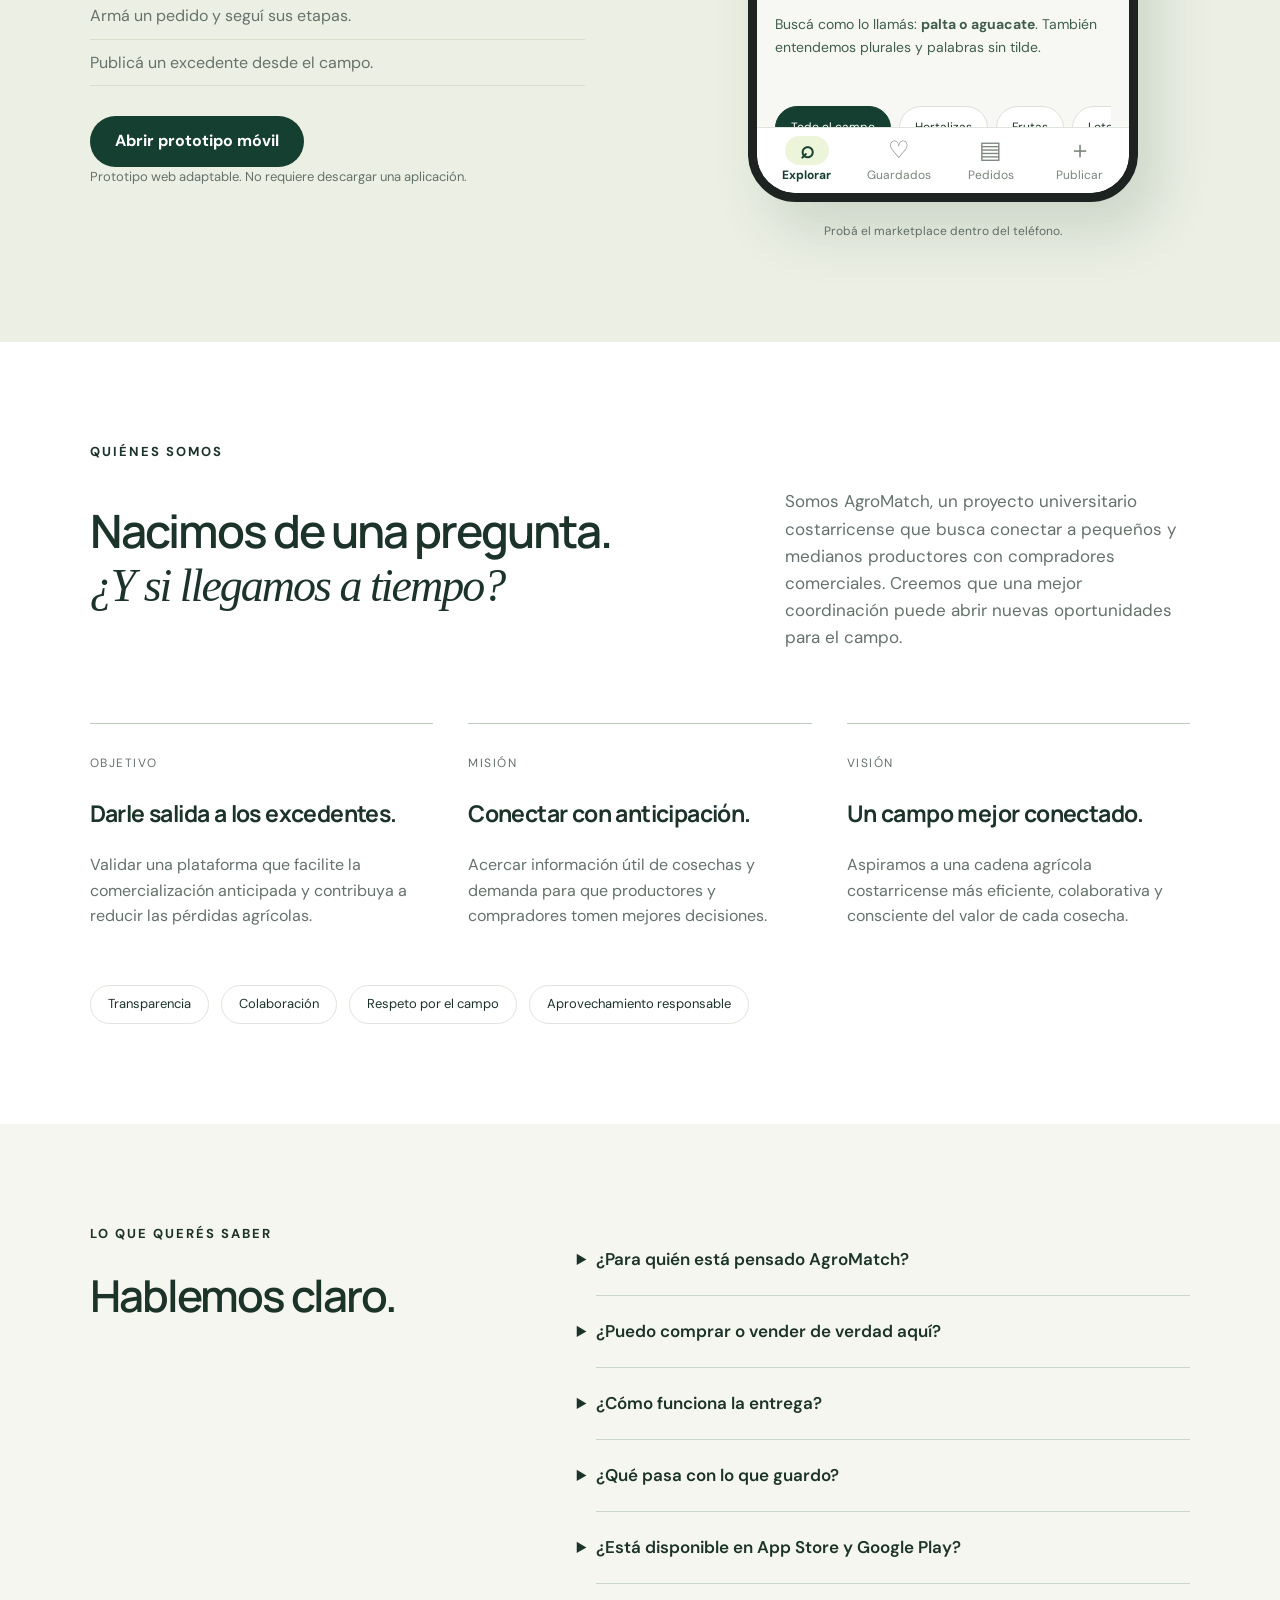
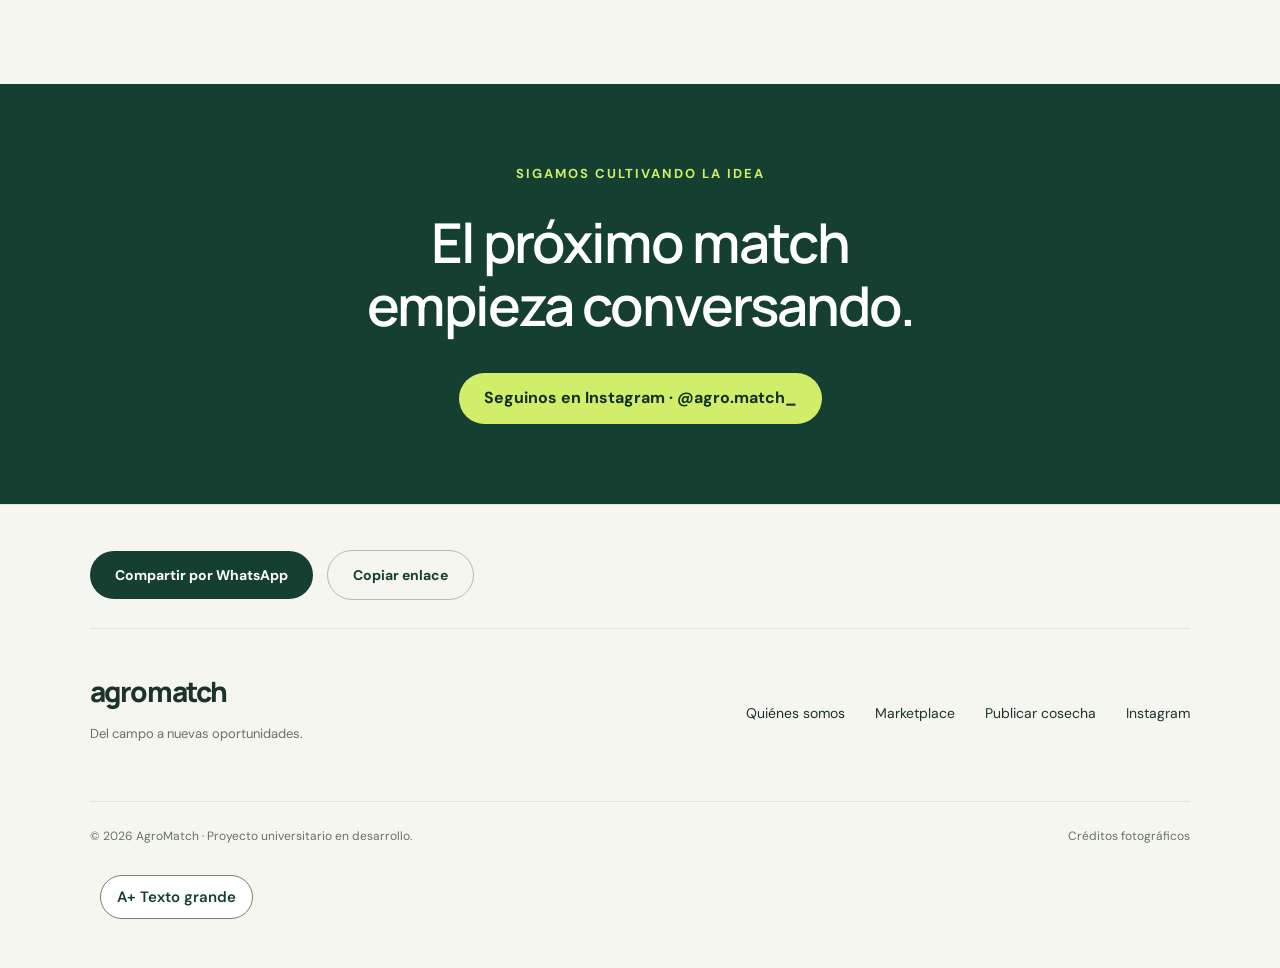
==== commit 735c9517: "Mejora búsqueda regional, accesibilidad y compra con comprobantes de prueba" ====
--- a/index.html
+++ b/index.html
@@ -19,11 +19,11 @@
 <link rel="icon" type="image/png" sizes="192x192" href="assets/icons/icon-192.png">
 <link rel="apple-touch-icon" href="assets/icons/apple-touch-icon.png">
 <link rel="manifest" href="manifest.webmanifest">
-<link rel="stylesheet" href="style.css"></head><body><a class="skip" href="#main">Ir al contenido</a><header class="site-nav"><a class="brand" href="index.html" aria-label="AgroMatch inicio"><span class="brand-icon">a</span>agro<span>match</span></a><nav aria-label="Principal"><a href="#historia">La oportunidad</a><a href="#nosotros">Quiénes somos</a><a href="#movil">La app</a></nav><a class="button small" href="market.html">Explorar mercado</a></header><main id="main"><section class="hero"><div class="hero-copy"><p class="eyebrow">DE LA TIERRA. PARA CONECTARNOS.</p><h1>Cada cosecha<br>merece un <em>destino.</em></h1><p class="intro">Conectamos los excedentes del campo con negocios que los necesitan. A tiempo. Sin dejar que lo bueno se pierda.</p><div class="actions"><a class="button lime" href="market.html">Encontrar cosechas</a><a class="text-link" href="#historia">Conocé la historia</a></div><div class="hero-foot"><span>HECHO PARA COSTA RICA</span><span>Productores + compradores</span></div></div><div class="hero-visual"><span class="image-label">El próximo destino de una buena cosecha.</span><div class="floating-note"><span class="micro">LA IDEA ES SIMPLE</span><strong>Menos desperdicio.<br>Más oportunidades.</strong></div></div></section><section class="intro-strip"><span>Cosechas con futuro</span><b>✳</b><span>Conexiones con propósito</span><b>✳</b><span>Del campo a tu negocio</span></section><section class="story" id="historia"><div class="story-sticky"><p class="eyebrow">01 / TODO EMPIEZA EN EL CAMPO</p><h2>Una buena cosecha.<br>Una pequeña<br><em>ventana de tiempo.</em></h2><div class="story-photo"><img src="assets/tomatoes.jpg" alt="Tomates maduros en racimo" loading="lazy"><span id="chapter-label">01 · La cosecha</span></div><div class="story-progress" aria-hidden="true"><i></i></div></div><div class="story-chapters"><article data-chapter="01 · La cosecha" class="reveal"><span class="chapter-number">01</span><h3>El campo no espera.</h3><p>Detrás de cada producto hay tierra, agua y trabajo. Pero cuando la cosecha supera lo que se logra vender, comienza una carrera contra el tiempo.</p><span class="chapter-tag">El reto: productos perecederos</span></article><article data-chapter="02 · La conexión" class="reveal"><span class="chapter-number">02</span><h3>El comprador existe.<br>Falta la conexión.</h3><p>Restaurantes, comercios y procesadores necesitan producto fresco. La oportunidad está en hacer coincidir cantidad, calidad, ubicación y fecha.</p><span class="chapter-tag">La oportunidad: información a tiempo</span></article><article data-chapter="03 · El encuentro" class="reveal"><span class="chapter-number">03</span><h3>Hagamos match<br>antes de perderlo.</h3><p>AgroMatch propone anticipar los excedentes y acercarlos a compradores. De la cosecha prevista a un nuevo destino comercial.</p><a href="market.html" class="button">Explorar las cosechas</a></article></div></section>
-<section class="how section" id="funciona"><div><p class="eyebrow">02 / DEL EXCEDENTE A LA OPORTUNIDAD</p><h2>Menos vueltas.<br>Más conexiones.</h2></div><div class="steps"><article><b>01</b><h3>Publicá tu cosecha</h3><p>Indicá producto, kilos, calidad, ubicación y fecha de disponibilidad.</p></article><article><b>02</b><h3>Encontrá tu match</h3><p>Los compradores exploran los lotes que se ajustan a sus necesidades.</p></article><article><b>03</b><h3>Coordiná la entrega</h3><p>Acordá la compra y el retiro para darle una salida oportuna al producto.</p></article></div></section>
-<section class="market-teaser section"><div class="teaser-copy"><p class="eyebrow">03 / UN MERCADO CON PROPÓSITO</p><h2>Tu próxima compra<br>puede empezar<br><em>en otra finca.</em></h2><p>Explorá lotes por producto, provincia y disponibilidad. Comprá lo que necesitás, con la información que importa.</p><a class="button lime" href="market.html">Entrar al marketplace</a><small>Exploración interactiva con lotes de demostración.</small></div><div class="teaser-photo"><img src="assets/vegetables.jpg" alt="Variedad de vegetales frescos en un mercado" loading="lazy"><div class="photo-caption"><span>PRODUCTO + CANTIDAD + MOMENTO</span><strong>Una mejor forma de encontrarse.</strong></div></div></section>
-<section class="section mobile-showcase" id="movil"><div><p class="eyebrow">04 / AGROMATCH VA CON VOS</p><h2>Del bolsillo<br>al campo.</h2><p class="lead">La misma experiencia de compra, desde iPhone, Android o tu computadora.</p><div class="device-switch" role="group" aria-label="Elegir prototipo móvil"><button class="active" data-device="ios" aria-pressed="true">iPhone</button><button data-device="android" aria-pressed="false">Android</button></div><ul class="plain-list"><li>Explorá cosechas y guardá tus favoritos.</li><li>Armá un pedido y seguí sus etapas.</li><li>Publicá un excedente desde el campo.</li></ul><a id="open-mobile" class="button" href="market.html?device=ios" target="_blank" rel="noopener">Abrir prototipo móvil</a><p class="fine">Prototipo web adaptable. No requiere descargar una aplicación.</p></div><div class="phone-area"><div class="phone ios" id="phone"><div class="phone-hardware" aria-hidden="true"></div><iframe id="app-preview" title="Prototipo interactivo de AgroMatch para iPhone" src="market.html?device=ios&amp;embed=1" loading="lazy"></iframe></div><span class="phone-caption">Probá el marketplace dentro del teléfono.</span></div></section>
-<section class="about section" id="nosotros"><p class="eyebrow">05 / QUIÉNES SOMOS</p><div class="about-heading"><h2>Nacimos de una pregunta.<br><em>¿Y si llegamos a tiempo?</em></h2><p>Somos AgroMatch, un proyecto universitario costarricense que busca conectar a pequeños y medianos productores con compradores comerciales. Creemos que una mejor coordinación puede abrir nuevas oportunidades para el campo.</p></div><div class="purpose-grid"><article><span>01 / OBJETIVO</span><h3>Darle salida a los excedentes.</h3><p>Validar una plataforma que facilite la comercialización anticipada y contribuya a reducir las pérdidas agrícolas.</p></article><article><span>02 / MISIÓN</span><h3>Conectar con anticipación.</h3><p>Acercar información útil de cosechas y demanda para que productores y compradores tomen mejores decisiones.</p></article><article><span>03 / VISIÓN</span><h3>Un campo mejor conectado.</h3><p>Aspiramos a una cadena agrícola costarricense más eficiente, colaborativa y consciente del valor de cada cosecha.</p></article></div><div class="values"><span>Transparencia</span><span>Colaboración</span><span>Respeto por el campo</span><span>Aprovechamiento responsable</span></div></section>
-<section class="section faq-section"><div><p class="eyebrow">06 / LO QUE QUERÉS SABER</p><h2>Hablemos claro.</h2></div><div class="faq"><details><summary>¿Para quién está pensado AgroMatch?</summary><p>Para pequeños y medianos productores agrícolas y compradores comerciales: restaurantes, hoteles, comercios y procesadores.</p></details><details><summary>¿Puedo comprar o vender de verdad aquí?</summary><p>Esta versión es un prototipo. Podés recorrer el catálogo, publicar lotes de prueba y simular pedidos. No hay cobros, envíos ni transacciones reales.</p></details><details><summary>¿Cómo funciona la entrega?</summary><p>El modelo contempla coordinar el retiro entre productor y comprador. En el prototipo podés elegir retiro en finca y recorrer un seguimiento simulado.</p></details><details><summary>¿Qué pasa con lo que guardo?</summary><p>El carrito, favoritos, lotes y pedidos de prueba se guardan únicamente en este navegador. No se envían a productores ni se comparten con otros dispositivos. Podés borrarlos desde el marketplace.</p></details><details><summary>¿Está disponible en App Store y Google Play?</summary><p>Por ahora se puede probar desde el navegador de iPhone y Android. Las vistas móviles muestran el recorrido propuesto; todavía no son aplicaciones publicadas en las tiendas.</p></details></div></section>
+<link rel="stylesheet" href="style.css"><link rel="stylesheet" href="accessibility.css"></head><body><a class="skip" href="#main">Ir al contenido</a><header class="site-nav"><a class="brand" href="index.html" aria-label="AgroMatch inicio"><span class="brand-icon">a</span>agro<span>match</span></a><nav aria-label="Principal"><a href="#historia">La oportunidad</a><a href="#nosotros">Quiénes somos</a><a href="#movil">La app</a></nav><a class="button small" href="market.html">Explorar mercado</a></header><main id="main"><section class="hero"><div class="hero-copy"><p class="eyebrow">DE LA TIERRA. PARA CONECTARNOS.</p><h1>Cada cosecha<br>merece un <em>destino.</em></h1><p class="intro">Conectamos los excedentes del campo con negocios que los necesitan. A tiempo. Sin dejar que lo bueno se pierda.</p><div class="actions"><a class="button lime" href="market.html">Encontrar cosechas</a><a class="text-link" href="#historia">Conocé la historia</a></div><div class="hero-foot"><span>HECHO PARA COSTA RICA</span><span>Productores + compradores</span></div></div><div class="hero-visual"><span class="image-label">El próximo destino de una buena cosecha.</span><div class="floating-note"><span class="micro">LA IDEA ES SIMPLE</span><strong>Menos desperdicio.<br>Más oportunidades.</strong></div></div></section><section class="intro-strip"><span>Cosechas con futuro</span><b>✳</b><span>Conexiones con propósito</span><b>✳</b><span>Del campo a tu negocio</span></section><section class="story" id="historia"><div class="story-sticky"><p class="eyebrow">TODO EMPIEZA EN EL CAMPO</p><h2>Una buena cosecha.<br>Una pequeña<br><em>ventana de tiempo.</em></h2><div class="story-photo"><img src="assets/tomatoes.jpg" alt="Tomates maduros en racimo" loading="lazy"><span id="chapter-label">La cosecha</span></div><nav class="harvest-progress" aria-label="Recorrido de la cosecha"><button type="button" class="harvest-stop" data-story="0" aria-label="Ir a la cosecha"><span class="vegetable-circle"><img src="assets/tomatoes.jpg" alt=""><span class="vegetable-fill"><img src="assets/tomatoes.jpg" alt=""></span></span><span>La cosecha</span></button><button type="button" class="harvest-stop" data-story="1" aria-label="Ir a la conexión"><span class="vegetable-circle"><img src="assets/carrots.jpg" alt=""><span class="vegetable-fill"><img src="assets/carrots.jpg" alt=""></span></span><span>La conexión</span></button><button type="button" class="harvest-stop" data-story="2" aria-label="Ir a el encuentro"><span class="vegetable-circle"><img src="assets/avocado.jpg" alt=""><span class="vegetable-fill"><img src="assets/avocado.jpg" alt=""></span></span><span>El encuentro</span></button></nav></div><div class="story-chapters"><article data-chapter="La cosecha" class="reveal"><h3>El campo no espera.</h3><p>Detrás de cada producto hay tierra, agua y trabajo. Pero cuando la cosecha supera lo que se logra vender, comienza una carrera contra el tiempo.</p><span class="chapter-tag">El reto: productos perecederos</span></article><article data-chapter="La conexión" class="reveal"><h3>El comprador existe.<br>Falta la conexión.</h3><p>Restaurantes, comercios y procesadores necesitan producto fresco. La oportunidad está en hacer coincidir cantidad, calidad, ubicación y fecha.</p><span class="chapter-tag">La oportunidad: información a tiempo</span></article><article data-chapter="El encuentro" class="reveal"><h3>Hagamos match<br>antes de perderlo.</h3><p>AgroMatch propone anticipar los excedentes y acercarlos a compradores. De la cosecha prevista a un nuevo destino comercial.</p><a href="market.html" class="button">Explorar las cosechas</a></article></div></section>
+<section class="how section" id="funciona"><div><p class="eyebrow">DEL EXCEDENTE A LA OPORTUNIDAD</p><h2>Menos vueltas.<br>Más conexiones.</h2></div><div class="steps"><article><img class="step-vegetable" src="assets/tomatoes.jpg" alt=""><h3>Publicá tu cosecha</h3><p>Indicá producto, kilos, calidad, ubicación y fecha de disponibilidad.</p></article><article><img class="step-vegetable" src="assets/carrots.jpg" alt=""><h3>Encontrá tu match</h3><p>Los compradores exploran los lotes que se ajustan a sus necesidades.</p></article><article><img class="step-vegetable" src="assets/avocado.jpg" alt=""><h3>Coordiná la entrega</h3><p>Acordá la compra y el retiro para darle una salida oportuna al producto.</p></article></div></section>
+<section class="market-teaser section"><div class="teaser-copy"><p class="eyebrow">UN MERCADO CON PROPÓSITO</p><h2>Tu próxima compra<br>puede empezar<br><em>en otra finca.</em></h2><p>Explorá lotes por producto, provincia y disponibilidad. Comprá lo que necesitás, con la información que importa.</p><a class="button lime" href="market.html">Entrar al marketplace</a><small>Exploración interactiva con lotes de demostración.</small></div><div class="teaser-photo"><img src="assets/vegetables.jpg" alt="Variedad de vegetales frescos en un mercado" loading="lazy"><div class="photo-caption"><span>PRODUCTO + CANTIDAD + MOMENTO</span><strong>Una mejor forma de encontrarse.</strong></div></div></section>
+<section class="section mobile-showcase" id="movil"><div><p class="eyebrow">AGROMATCH VA CON VOS</p><h2>Del bolsillo<br>al campo.</h2><p class="lead">La misma experiencia de compra, desde iPhone, Android o tu computadora.</p><div class="device-switch" role="group" aria-label="Elegir prototipo móvil"><button class="active" data-device="ios" aria-pressed="true">iPhone</button><button data-device="android" aria-pressed="false">Android</button></div><ul class="plain-list"><li>Explorá cosechas y guardá tus favoritos.</li><li>Armá un pedido y seguí sus etapas.</li><li>Publicá un excedente desde el campo.</li></ul><a id="open-mobile" class="button" href="market.html?device=ios" target="_blank" rel="noopener">Abrir prototipo móvil</a><p class="fine">Prototipo web adaptable. No requiere descargar una aplicación.</p></div><div class="phone-area"><div class="phone ios" id="phone"><div class="phone-hardware" aria-hidden="true"></div><iframe id="app-preview" title="Prototipo interactivo de AgroMatch para iPhone" src="market.html?device=ios&amp;embed=1" loading="lazy"></iframe></div><span class="phone-caption">Probá el marketplace dentro del teléfono.</span></div></section>
+<section class="about section" id="nosotros"><p class="eyebrow">QUIÉNES SOMOS</p><div class="about-heading"><h2>Nacimos de una pregunta.<br><em>¿Y si llegamos a tiempo?</em></h2><p>Somos AgroMatch, un proyecto universitario costarricense que busca conectar a pequeños y medianos productores con compradores comerciales. Creemos que una mejor coordinación puede abrir nuevas oportunidades para el campo.</p></div><div class="purpose-grid"><article><span>OBJETIVO</span><h3>Darle salida a los excedentes.</h3><p>Validar una plataforma que facilite la comercialización anticipada y contribuya a reducir las pérdidas agrícolas.</p></article><article><span>MISIÓN</span><h3>Conectar con anticipación.</h3><p>Acercar información útil de cosechas y demanda para que productores y compradores tomen mejores decisiones.</p></article><article><span>VISIÓN</span><h3>Un campo mejor conectado.</h3><p>Aspiramos a una cadena agrícola costarricense más eficiente, colaborativa y consciente del valor de cada cosecha.</p></article></div><div class="values"><span>Transparencia</span><span>Colaboración</span><span>Respeto por el campo</span><span>Aprovechamiento responsable</span></div></section>
+<section class="section faq-section"><div><p class="eyebrow">LO QUE QUERÉS SABER</p><h2>Hablemos claro.</h2></div><div class="faq"><details><summary>¿Para quién está pensado AgroMatch?</summary><p>Para pequeños y medianos productores agrícolas y compradores comerciales: restaurantes, hoteles, comercios y procesadores.</p></details><details><summary>¿Puedo comprar o vender de verdad aquí?</summary><p>Esta versión es un prototipo. Podés recorrer el catálogo, publicar lotes de prueba y simular pedidos. No hay cobros, envíos ni transacciones reales.</p></details><details><summary>¿Cómo funciona la entrega?</summary><p>El modelo contempla coordinar el retiro entre productor y comprador. En el prototipo podés elegir retiro en finca y recorrer un seguimiento simulado.</p></details><details><summary>¿Qué pasa con lo que guardo?</summary><p>El carrito, favoritos, lotes y pedidos de prueba se guardan únicamente en este navegador. No se envían a productores ni se comparten con otros dispositivos. Podés borrarlos desde el marketplace.</p></details><details><summary>¿Está disponible en App Store y Google Play?</summary><p>Por ahora se puede probar desde el navegador de iPhone y Android. Las vistas móviles muestran el recorrido propuesto; todavía no son aplicaciones publicadas en las tiendas.</p></details></div></section>
 <section class="instagram-section"><p class="eyebrow">SIGAMOS CULTIVANDO LA IDEA</p><h2>El próximo match<br>empieza conversando.</h2><a class="button lime" href="https://www.instagram.com/agro.match_/" target="_blank" rel="noopener noreferrer">Seguinos en Instagram · @agro.match_</a></section>
-</main><footer><div><a class="brand" href="index.html">agromatch</a><p>Del campo a nuevas oportunidades.</p></div><div class="footer-links"><a href="#nosotros">Quiénes somos</a><a href="market.html">Marketplace</a><a href="market.html?view=sell">Publicar cosecha</a><a href="https://www.instagram.com/agro.match_/" target="_blank" rel="noopener noreferrer">Instagram</a></div><div class="footer-bottom"><span>© 2026 AgroMatch · Proyecto universitario en desarrollo.</span><span><a href="creditos.html">Créditos fotográficos</a></span></div></footer><script src="site.js"></script></body></html>
+</main><footer><div><a class="brand" href="index.html">agromatch</a><p>Del campo a nuevas oportunidades.</p></div><div class="footer-links"><a href="#nosotros">Quiénes somos</a><a href="market.html">Marketplace</a><a href="market.html?view=sell">Publicar cosecha</a><a href="https://www.instagram.com/agro.match_/" target="_blank" rel="noopener noreferrer">Instagram</a></div><div class="footer-bottom"><span>© 2026 AgroMatch · Proyecto universitario en desarrollo.</span><span><a href="creditos.html">Créditos fotográficos</a></span></div></footer><script src="site.js"></script><script src="accessibility.js"></script></body></html>
--- a/accessibility.css
+++ b/accessibility.css
@@ -0,0 +1,3 @@
+/* Shared farmer-friendly reading and controls. */
+.reading-toggle{border:1px solid #71866b;border-radius:22px;background:white;color:#173f30;min-height:44px;padding:8px 16px;font:600 15px 'DM Sans',sans-serif;cursor:pointer;margin:4px 10px}.demo-bar{display:flex;justify-content:center;align-items:center;flex-wrap:wrap;font-size:14px;gap:8px}.market-body button,.market-body input,.market-body select{min-height:44px}.market-body .fine,.product-farm,.product-meta,.product-badge,.results-header span,.order-progress li,.bottom-nav button{font-size:14px}.product-meta{flex-wrap:wrap}.product-farm{line-height:1.5}.favorite-button{width:44px;height:44px}.product-badge{max-width:calc(100% - 68px)}.product-image-button{min-height:150px}.add-product{width:44px;height:44px}.product-bottom{flex-wrap:wrap;gap:8px}.price small{font-size:14px}.search-help{font-size:16px;color:#405e4b;margin:15px 0 4px}#search-match{font-size:15px;color:#153f30;min-height:1.5em;margin:0}.empty .button{min-height:48px}.payment-methods{padding:16px;border:1px solid #c4d4b9;border-radius:14px;margin:24px 0}.payment-methods legend{font-weight:700;font-size:19px;padding:0 7px}.payment-methods label{display:flex;gap:12px;align-items:center;background:#f4f7ed;padding:12px;margin:8px 0;border-radius:10px;font-size:16px;cursor:pointer}.payment-methods input{accent-color:#153f30;width:22px;flex:0 0 22px;margin:0!important}.payment-info{background:#eff4e6;border-radius:14px;padding:20px;margin:20px 0}.payment-info[hidden]{display:none}.payment-info h3{font-size:22px;margin-bottom:12px}.payment-info p{font-size:16px}.payment-info input[type=file]{font-size:14px;max-width:100%;padding:10px}.payment-status{background:#edf4dc;padding:13px 16px;border-radius:10px;font-size:16px}.order-actions{display:flex;flex-wrap:wrap;gap:10px;margin:20px 0}.order-actions button{font-size:14px}.sales-panel{margin-top:25px}.sale-row{padding:20px 0;border-bottom:1px solid var(--line)}.sale-row h3{font-size:21px}.cart-line{grid-template-columns:52px minmax(0,1fr) auto}.cart-line img{width:52px;height:52px}.cart-line h3{font-size:17px;overflow-wrap:anywhere}.cart-line small{font-size:14px}.qty-buttons{flex-wrap:wrap}.qty-buttons span{font-size:16px}.qty-buttons button{min-width:44px;font-size:19px}.qty-buttons .remove{width:auto;padding:0 8px;font-size:14px}#receipt-selection,#order-receipt-error{overflow-wrap:anywhere}.large-text .market-view p,.large-text .market-view label,.large-text .product-title,.large-text .product-farm,.large-text .product-meta,.large-text .fine,.large-text .chip,.large-text .nav-item,.large-text .search-box input,.large-text dialog p,.large-text dialog label,.large-text dialog input,.large-text dialog select,.large-text .story-chapters p,.large-text .lead,.large-text .intro,.large-text .steps p,.large-text .purpose-grid p,.large-text .faq p{font-size:20px!important;line-height:1.6}.large-text .bottom-nav button{font-size:15px}.large-text .product-grid{grid-template-columns:repeat(2,minmax(0,1fr))}.large-text .product-farm,.large-text .product-title{min-height:0}.large-text .product-meta{flex-direction:column}.large-text .product-badge{font-size:15px}.step-vegetable{width:70px;height:70px;object-fit:cover;border-radius:50%;border:4px solid #d6e7b6}.harvest-progress{display:flex;justify-content:space-between;gap:14px;max-width:420px;margin-top:26px}.harvest-stop{flex:1;display:flex;flex-direction:column;align-items:center;gap:10px;border:0;background:transparent;color:#4c6152;font-size:14px;min-height:90px;padding:6px 0;cursor:pointer}.vegetable-circle{position:relative;width:65px;height:65px;display:block;overflow:hidden;border:3px solid #c3cfb5;border-radius:50%;background:#f4f5ef;transition:border-color .2s,transform .2s}.vegetable-circle>img{width:100%;height:100%;object-fit:cover;filter:grayscale(1);opacity:.25}.vegetable-fill{position:absolute;inset:0;clip-path:inset(calc(100% - var(--harvest-fill,0%)) 0 0 0)}.vegetable-fill img{width:100%;height:100%;object-fit:cover}.harvest-stop.current{font-weight:700;color:#153f30}.harvest-stop.current .vegetable-circle{border-color:#416827;transform:scale(1.07)}.story-chapters article{scroll-margin-top:110px}.story-photo{height:230px}.story-sticky{top:110px}.story .eyebrow{margin-bottom:18px}.story h2{font-size:clamp(32px,3.2vw,46px)}.story-chapters article{min-height:65vh}.reveal{opacity:1;transform:none}.large-text .harvest-stop{font-size:17px}@media(max-width:700px){.market-header{gap:8px}.demo-bar{font-size:13px;padding:6px 10px;gap:0}.reading-toggle{font-size:14px;padding:6px 12px;margin:3px 5px}.market-body .product-grid{grid-template-columns:repeat(2,minmax(0,1fr))}.product-meta{font-size:14px}.product-farm{font-size:14px;min-height:0}.product-title{font-size:18px}.product-image-button{height:150px}.product-badge{font-size:12px;max-width:calc(100% - 61px)}.favorite-button{right:7px;top:7px}.price{font-size:20px}.price small{font-size:12px}.order-top{flex-wrap:wrap}.order-progress{flex-wrap:wrap;gap:12px}.order-progress li{min-width:42%;font-size:14px}.bottom-nav button{font-size:12px;padding-inline:4px}.cart-line{grid-template-columns:minmax(0,1fr) auto}.cart-line img{display:none}.cart-line strong{font-size:16px}.market-body.large-text .product-grid{grid-template-columns:1fr}.large-text .product-image-button{height:210px}.harvest-progress{gap:6px}.harvest-stop{font-size:13px}.vegetable-circle{width:60px;height:60px}.story-sticky{top:0}.story-photo{height:220px}.story-chapters article{min-height:420px}.payment-info{padding:16px}.payment-methods{padding:12px}.payment-methods label{font-size:16px}.order-actions{flex-direction:column}.order-actions button{width:100%}.market-body .form-grid{grid-template-columns:1fr}.close-dialog{width:44px;height:44px}.detail-facts small{font-size:14px}.detail-facts div{font-size:16px}}@media(max-width:360px){.market-body .product-grid{grid-template-columns:1fr}.product-image-button{height:210px}.bottom-nav button{min-width:60px}.search-row{width:100%}.province-filter select{max-width:175px}}@media(prefers-reduced-motion:reduce){.vegetable-circle,.vegetable-fill{transition:none}.story-chapters article{scroll-behavior:auto}}
+dialog>.close-dialog{position:sticky;top:0;float:right;margin-top:-10px;margin-right:-10px;margin-bottom:-34px;box-shadow:0 2px 8px #153f3022}
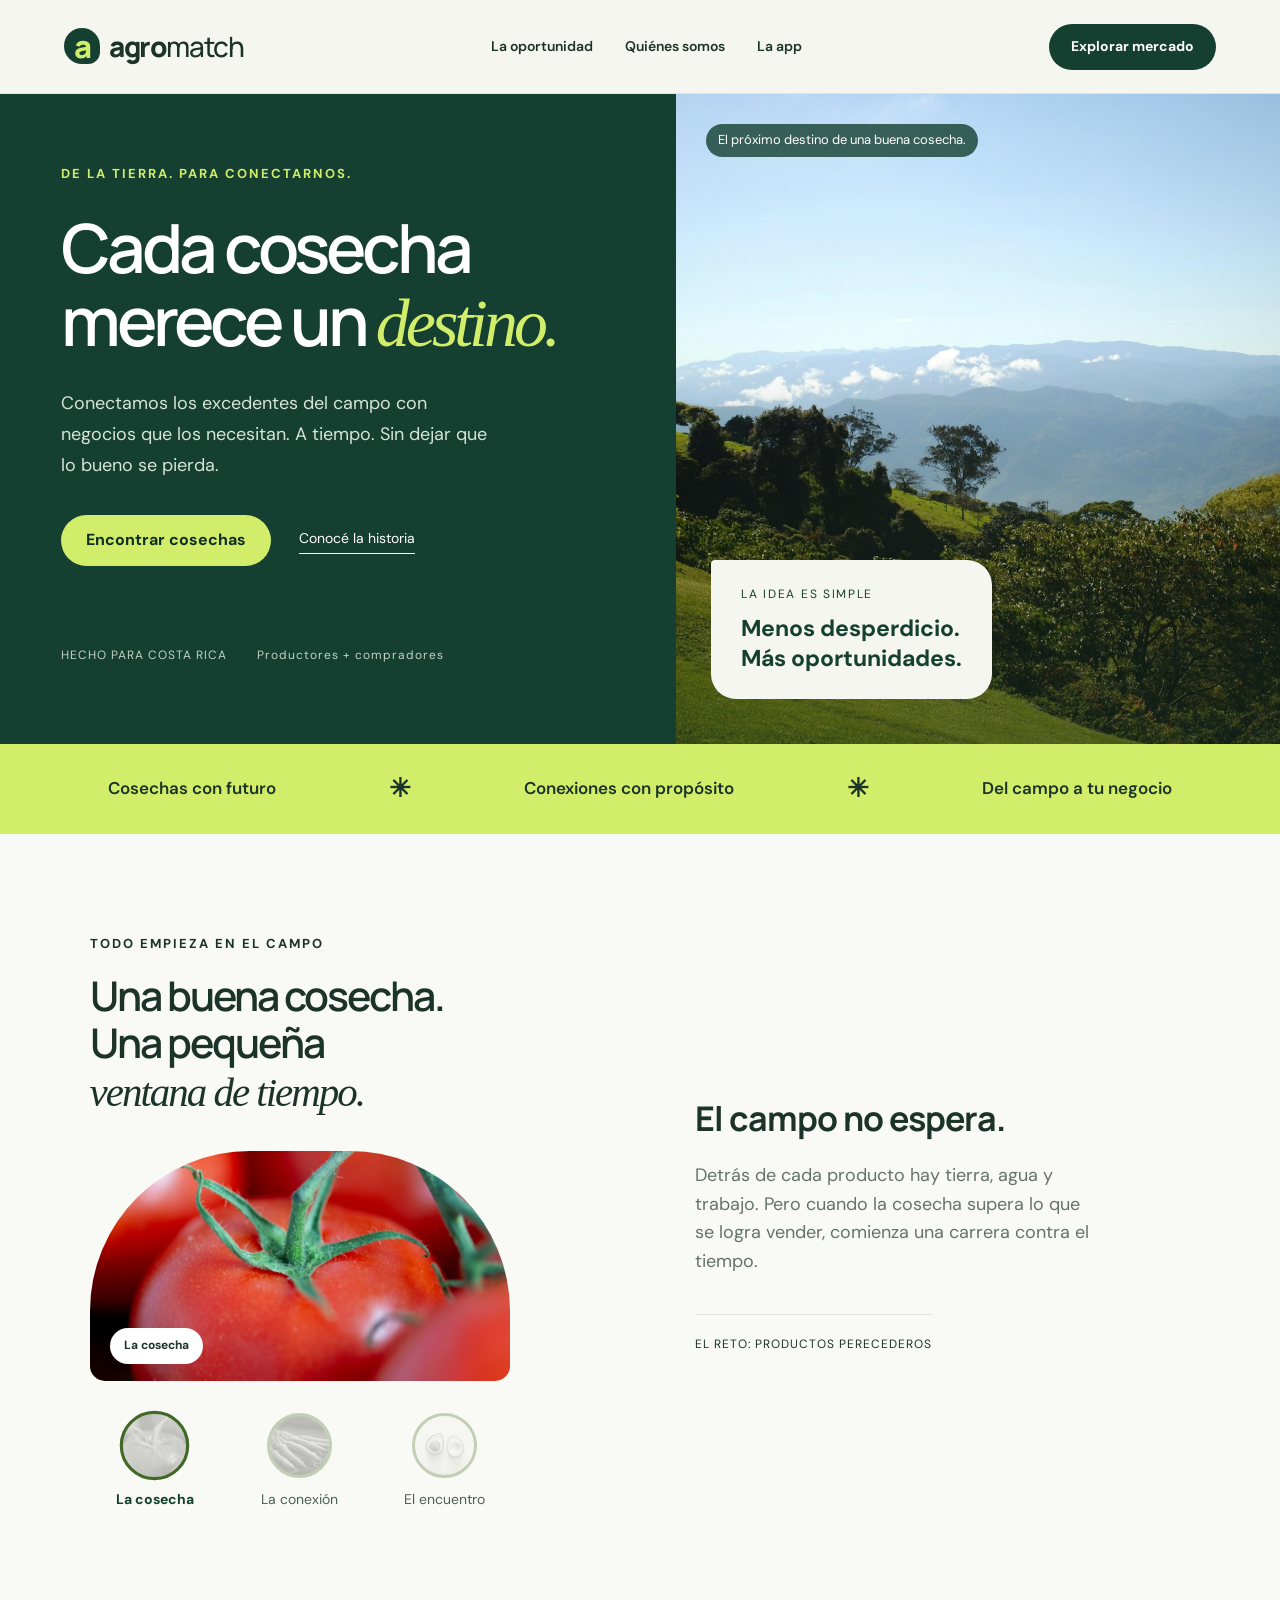
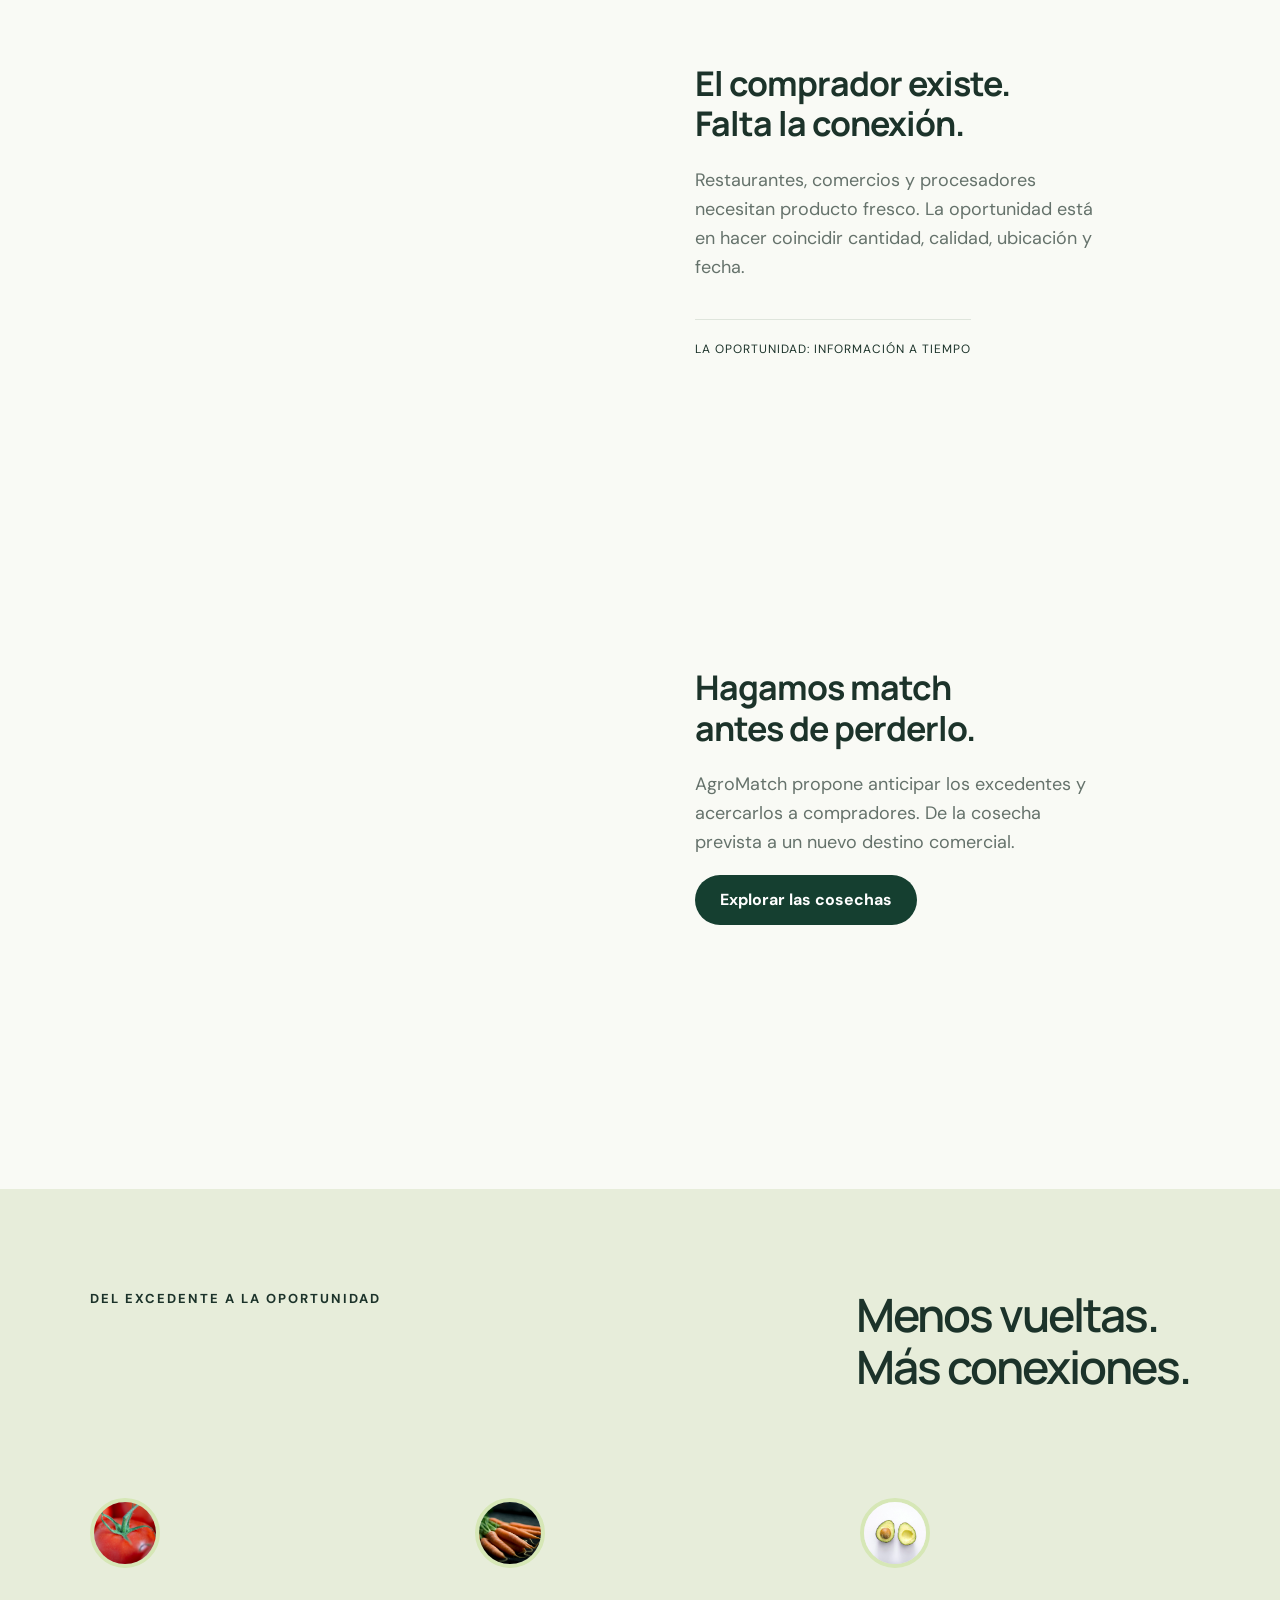
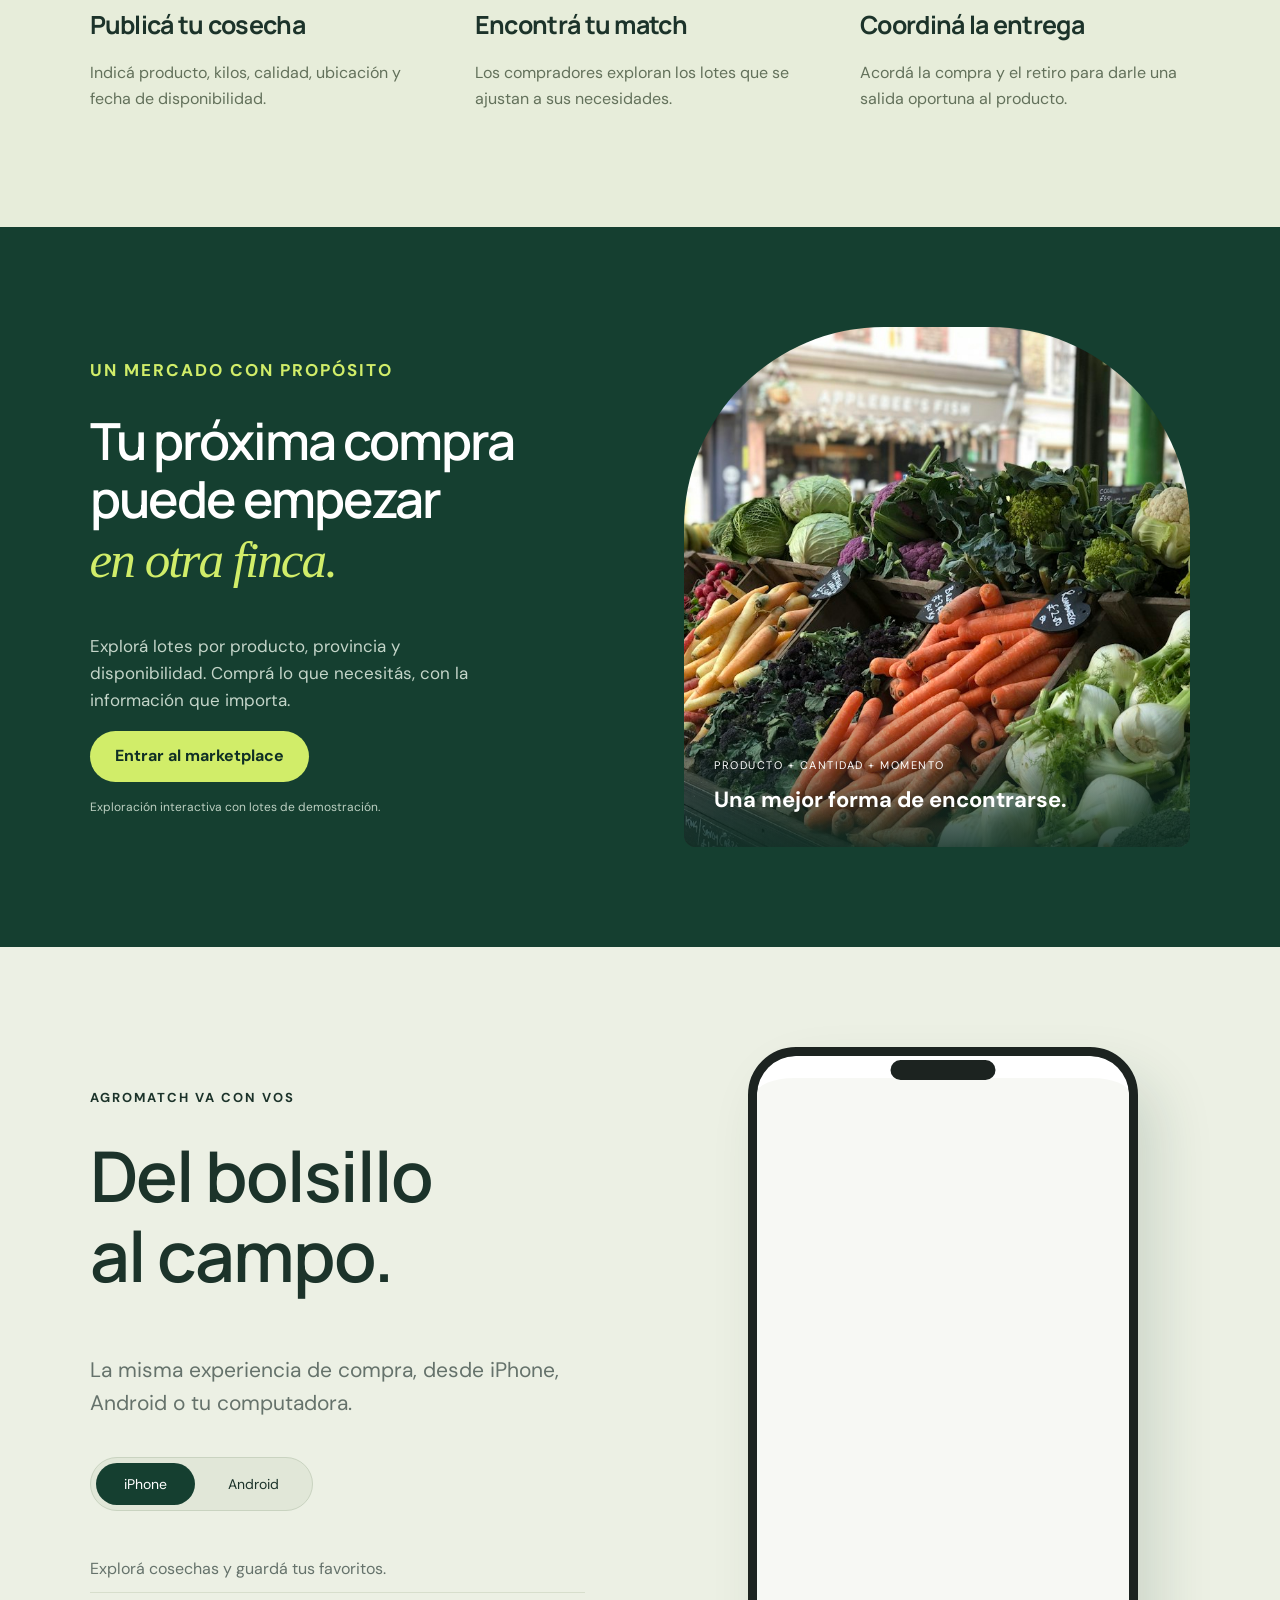
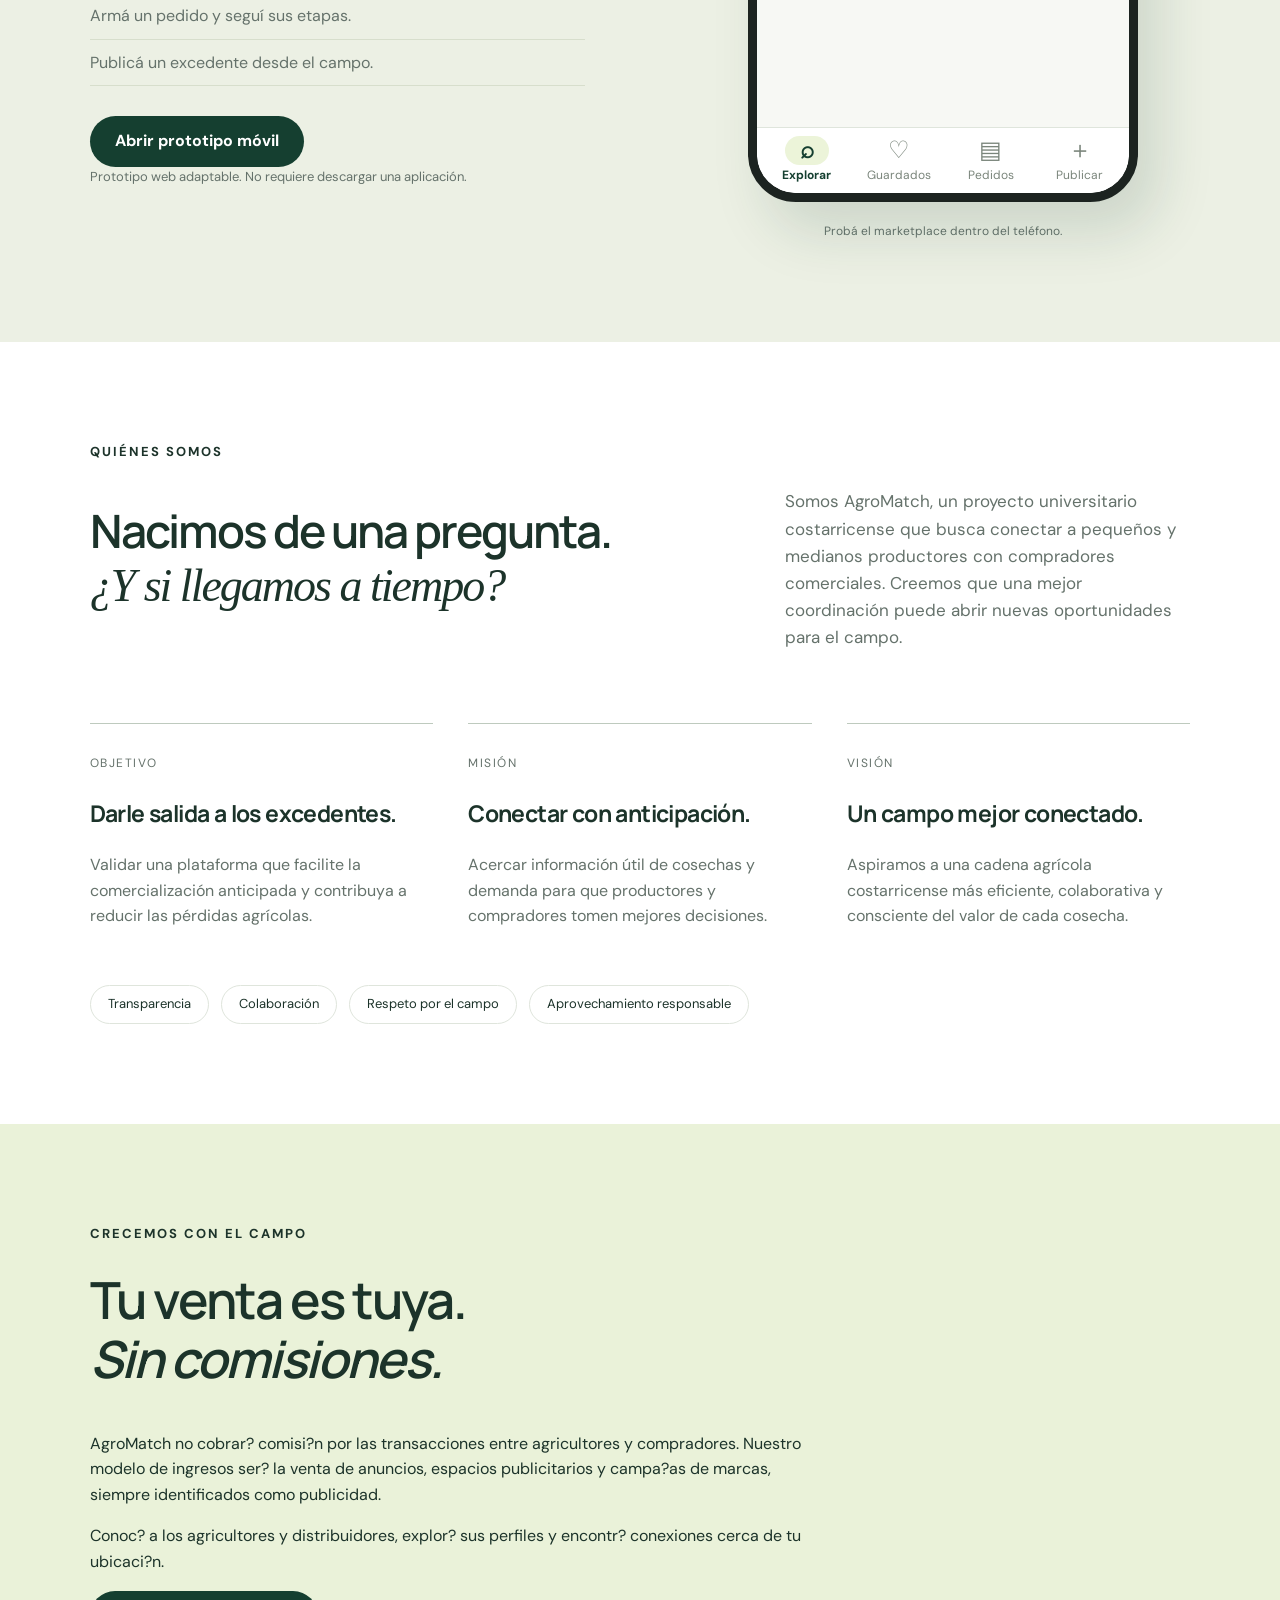
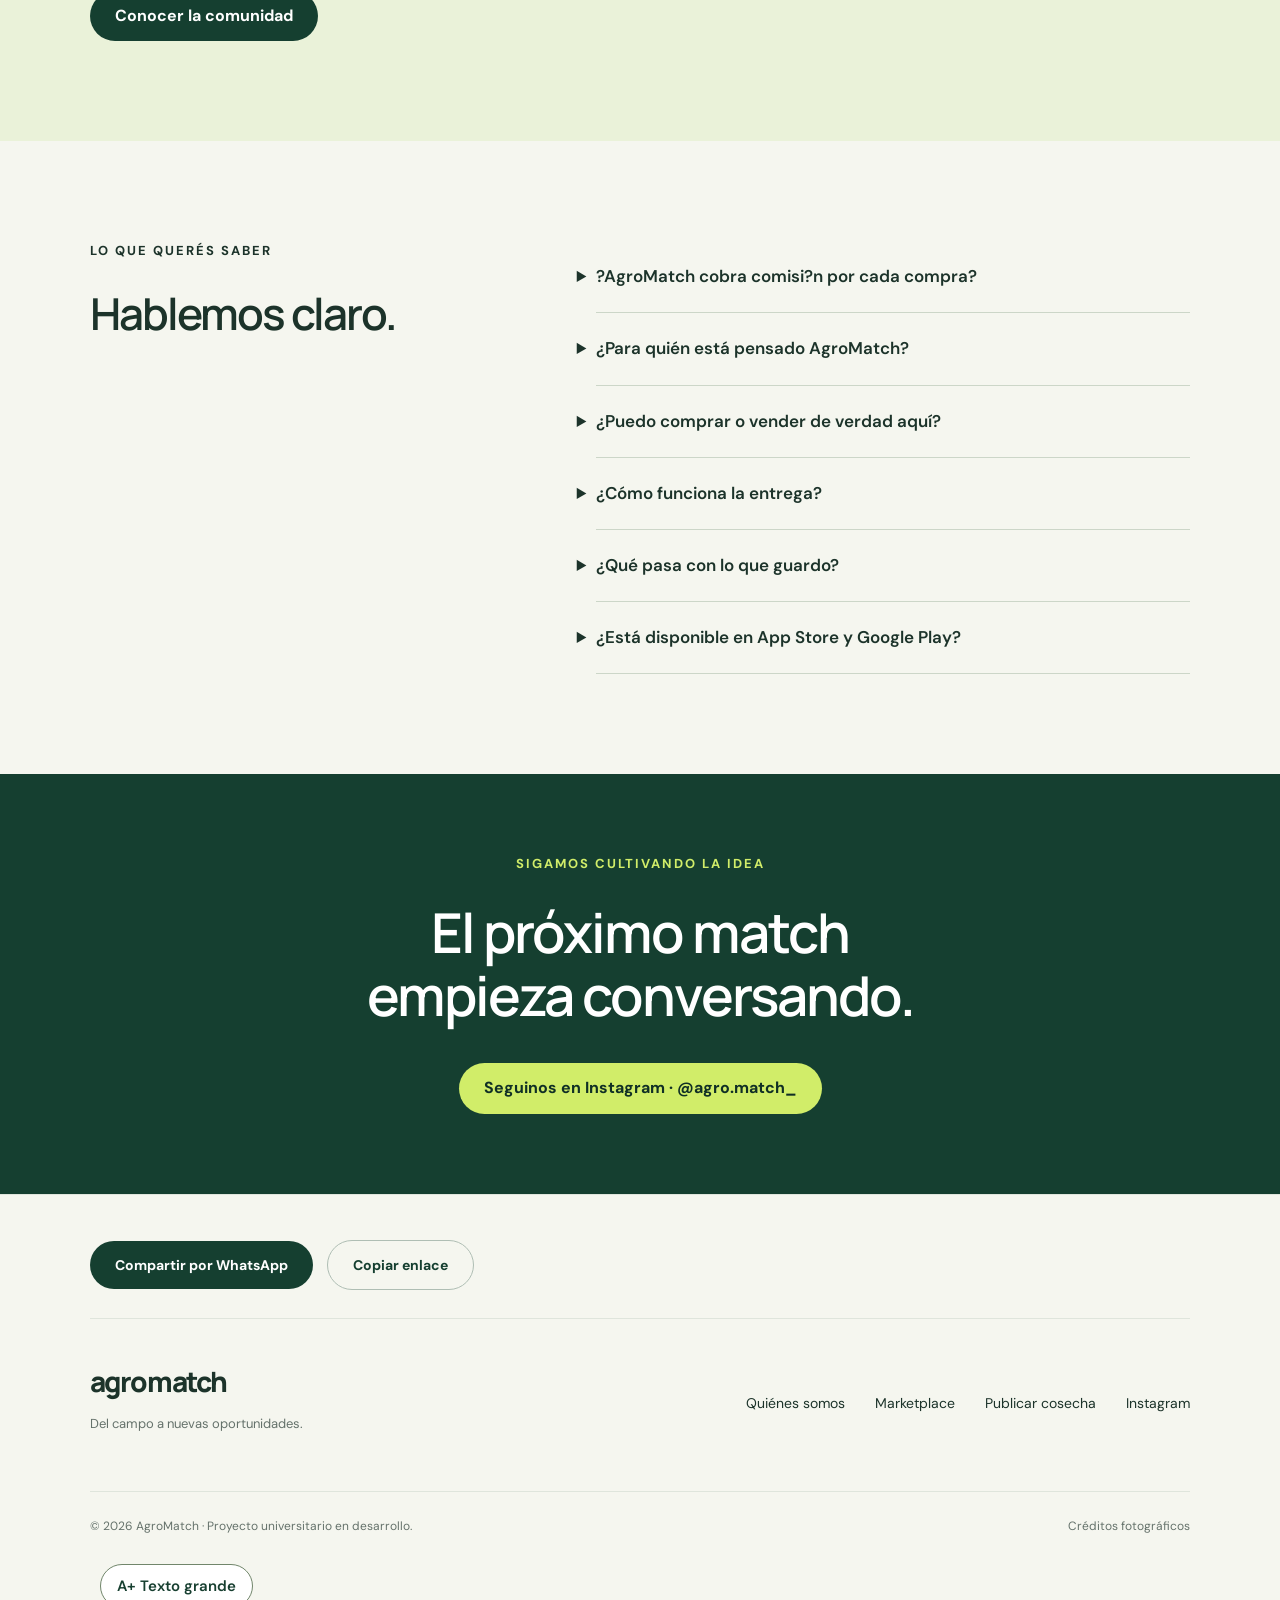
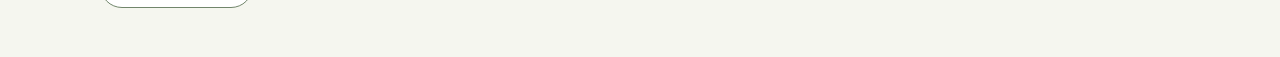
==== commit 62dfdacf: "Add farmer and distributor profiles, nearby discovery and commission-free business model" ====
--- a/index.html
+++ b/index.html
@@ -24,6 +24,6 @@
 <section class="market-teaser section"><div class="teaser-copy"><p class="eyebrow">UN MERCADO CON PROPÓSITO</p><h2>Tu próxima compra<br>puede empezar<br><em>en otra finca.</em></h2><p>Explorá lotes por producto, provincia y disponibilidad. Comprá lo que necesitás, con la información que importa.</p><a class="button lime" href="market.html">Entrar al marketplace</a><small>Exploración interactiva con lotes de demostración.</small></div><div class="teaser-photo"><img src="assets/vegetables.jpg" alt="Variedad de vegetales frescos en un mercado" loading="lazy"><div class="photo-caption"><span>PRODUCTO + CANTIDAD + MOMENTO</span><strong>Una mejor forma de encontrarse.</strong></div></div></section>
 <section class="section mobile-showcase" id="movil"><div><p class="eyebrow">AGROMATCH VA CON VOS</p><h2>Del bolsillo<br>al campo.</h2><p class="lead">La misma experiencia de compra, desde iPhone, Android o tu computadora.</p><div class="device-switch" role="group" aria-label="Elegir prototipo móvil"><button class="active" data-device="ios" aria-pressed="true">iPhone</button><button data-device="android" aria-pressed="false">Android</button></div><ul class="plain-list"><li>Explorá cosechas y guardá tus favoritos.</li><li>Armá un pedido y seguí sus etapas.</li><li>Publicá un excedente desde el campo.</li></ul><a id="open-mobile" class="button" href="market.html?device=ios" target="_blank" rel="noopener">Abrir prototipo móvil</a><p class="fine">Prototipo web adaptable. No requiere descargar una aplicación.</p></div><div class="phone-area"><div class="phone ios" id="phone"><div class="phone-hardware" aria-hidden="true"></div><iframe id="app-preview" title="Prototipo interactivo de AgroMatch para iPhone" src="market.html?device=ios&amp;embed=1" loading="lazy"></iframe></div><span class="phone-caption">Probá el marketplace dentro del teléfono.</span></div></section>
 <section class="about section" id="nosotros"><p class="eyebrow">QUIÉNES SOMOS</p><div class="about-heading"><h2>Nacimos de una pregunta.<br><em>¿Y si llegamos a tiempo?</em></h2><p>Somos AgroMatch, un proyecto universitario costarricense que busca conectar a pequeños y medianos productores con compradores comerciales. Creemos que una mejor coordinación puede abrir nuevas oportunidades para el campo.</p></div><div class="purpose-grid"><article><span>OBJETIVO</span><h3>Darle salida a los excedentes.</h3><p>Validar una plataforma que facilite la comercialización anticipada y contribuya a reducir las pérdidas agrícolas.</p></article><article><span>MISIÓN</span><h3>Conectar con anticipación.</h3><p>Acercar información útil de cosechas y demanda para que productores y compradores tomen mejores decisiones.</p></article><article><span>VISIÓN</span><h3>Un campo mejor conectado.</h3><p>Aspiramos a una cadena agrícola costarricense más eficiente, colaborativa y consciente del valor de cada cosecha.</p></article></div><div class="values"><span>Transparencia</span><span>Colaboración</span><span>Respeto por el campo</span><span>Aprovechamiento responsable</span></div></section>
-<section class="section faq-section"><div><p class="eyebrow">LO QUE QUERÉS SABER</p><h2>Hablemos claro.</h2></div><div class="faq"><details><summary>¿Para quién está pensado AgroMatch?</summary><p>Para pequeños y medianos productores agrícolas y compradores comerciales: restaurantes, hoteles, comercios y procesadores.</p></details><details><summary>¿Puedo comprar o vender de verdad aquí?</summary><p>Esta versión es un prototipo. Podés recorrer el catálogo, publicar lotes de prueba y simular pedidos. No hay cobros, envíos ni transacciones reales.</p></details><details><summary>¿Cómo funciona la entrega?</summary><p>El modelo contempla coordinar el retiro entre productor y comprador. En el prototipo podés elegir retiro en finca y recorrer un seguimiento simulado.</p></details><details><summary>¿Qué pasa con lo que guardo?</summary><p>El carrito, favoritos, lotes y pedidos de prueba se guardan únicamente en este navegador. No se envían a productores ni se comparten con otros dispositivos. Podés borrarlos desde el marketplace.</p></details><details><summary>¿Está disponible en App Store y Google Play?</summary><p>Por ahora se puede probar desde el navegador de iPhone y Android. Las vistas móviles muestran el recorrido propuesto; todavía no son aplicaciones publicadas en las tiendas.</p></details></div></section>
+<section class="section community-promo"><p class="eyebrow">CRECEMOS CON EL CAMPO</p><h2>Tu venta es tuya.<br><em>Sin comisiones.</em></h2><p>AgroMatch no cobrar? comisi?n por las transacciones entre agricultores y compradores. Nuestro modelo de ingresos ser? la venta de anuncios, espacios publicitarios y campa?as de marcas, siempre identificados como publicidad.</p><p>Conoc? a los agricultores y distribuidores, explor? sus perfiles y encontr? conexiones cerca de tu ubicaci?n.</p><a class="button" href="community.html">Conocer la comunidad</a></section><section class="section faq-section"><div><p class="eyebrow">LO QUE QUERÉS SABER</p><h2>Hablemos claro.</h2></div><div class="faq"><details><summary>?AgroMatch cobra comisi?n por cada compra?</summary><p>No. AgroMatch no cobra comisi?n por transacci?n. Se financiar? con anuncios y otras formas de publicidad claramente identificadas. Los eventuales costos de transporte o de proveedores de pago son independientes y deben informarse antes de confirmar una compra.</p></details><details><summary>¿Para quién está pensado AgroMatch?</summary><p>Para pequeños y medianos productores agrícolas y compradores comerciales: restaurantes, hoteles, comercios y procesadores.</p></details><details><summary>¿Puedo comprar o vender de verdad aquí?</summary><p>Esta versión es un prototipo. Podés recorrer el catálogo, publicar lotes de prueba y simular pedidos. No hay cobros, envíos ni transacciones reales.</p></details><details><summary>¿Cómo funciona la entrega?</summary><p>El modelo contempla coordinar el retiro entre productor y comprador. En el prototipo podés elegir retiro en finca y recorrer un seguimiento simulado.</p></details><details><summary>¿Qué pasa con lo que guardo?</summary><p>El carrito, favoritos, lotes y pedidos de prueba se guardan únicamente en este navegador. No se envían a productores ni se comparten con otros dispositivos. Podés borrarlos desde el marketplace.</p></details><details><summary>¿Está disponible en App Store y Google Play?</summary><p>Por ahora se puede probar desde el navegador de iPhone y Android. Las vistas móviles muestran el recorrido propuesto; todavía no son aplicaciones publicadas en las tiendas.</p></details></div></section>
 <section class="instagram-section"><p class="eyebrow">SIGAMOS CULTIVANDO LA IDEA</p><h2>El próximo match<br>empieza conversando.</h2><a class="button lime" href="https://www.instagram.com/agro.match_/" target="_blank" rel="noopener noreferrer">Seguinos en Instagram · @agro.match_</a></section>
 </main><footer><div><a class="brand" href="index.html">agromatch</a><p>Del campo a nuevas oportunidades.</p></div><div class="footer-links"><a href="#nosotros">Quiénes somos</a><a href="market.html">Marketplace</a><a href="market.html?view=sell">Publicar cosecha</a><a href="https://www.instagram.com/agro.match_/" target="_blank" rel="noopener noreferrer">Instagram</a></div><div class="footer-bottom"><span>© 2026 AgroMatch · Proyecto universitario en desarrollo.</span><span><a href="creditos.html">Créditos fotográficos</a></span></div></footer><script src="site.js"></script><script src="accessibility.js"></script></body></html>
--- a/accessibility.css
+++ b/accessibility.css
@@ -1,3 +1,5 @@
 /* Shared farmer-friendly reading and controls. */
 .reading-toggle{border:1px solid #71866b;border-radius:22px;background:white;color:#173f30;min-height:44px;padding:8px 16px;font:600 15px 'DM Sans',sans-serif;cursor:pointer;margin:4px 10px}.demo-bar{display:flex;justify-content:center;align-items:center;flex-wrap:wrap;font-size:14px;gap:8px}.market-body button,.market-body input,.market-body select{min-height:44px}.market-body .fine,.product-farm,.product-meta,.product-badge,.results-header span,.order-progress li,.bottom-nav button{font-size:14px}.product-meta{flex-wrap:wrap}.product-farm{line-height:1.5}.favorite-button{width:44px;height:44px}.product-badge{max-width:calc(100% - 68px)}.product-image-button{min-height:150px}.add-product{width:44px;height:44px}.product-bottom{flex-wrap:wrap;gap:8px}.price small{font-size:14px}.search-help{font-size:16px;color:#405e4b;margin:15px 0 4px}#search-match{font-size:15px;color:#153f30;min-height:1.5em;margin:0}.empty .button{min-height:48px}.payment-methods{padding:16px;border:1px solid #c4d4b9;border-radius:14px;margin:24px 0}.payment-methods legend{font-weight:700;font-size:19px;padding:0 7px}.payment-methods label{display:flex;gap:12px;align-items:center;background:#f4f7ed;padding:12px;margin:8px 0;border-radius:10px;font-size:16px;cursor:pointer}.payment-methods input{accent-color:#153f30;width:22px;flex:0 0 22px;margin:0!important}.payment-info{background:#eff4e6;border-radius:14px;padding:20px;margin:20px 0}.payment-info[hidden]{display:none}.payment-info h3{font-size:22px;margin-bottom:12px}.payment-info p{font-size:16px}.payment-info input[type=file]{font-size:14px;max-width:100%;padding:10px}.payment-status{background:#edf4dc;padding:13px 16px;border-radius:10px;font-size:16px}.order-actions{display:flex;flex-wrap:wrap;gap:10px;margin:20px 0}.order-actions button{font-size:14px}.sales-panel{margin-top:25px}.sale-row{padding:20px 0;border-bottom:1px solid var(--line)}.sale-row h3{font-size:21px}.cart-line{grid-template-columns:52px minmax(0,1fr) auto}.cart-line img{width:52px;height:52px}.cart-line h3{font-size:17px;overflow-wrap:anywhere}.cart-line small{font-size:14px}.qty-buttons{flex-wrap:wrap}.qty-buttons span{font-size:16px}.qty-buttons button{min-width:44px;font-size:19px}.qty-buttons .remove{width:auto;padding:0 8px;font-size:14px}#receipt-selection,#order-receipt-error{overflow-wrap:anywhere}.large-text .market-view p,.large-text .market-view label,.large-text .product-title,.large-text .product-farm,.large-text .product-meta,.large-text .fine,.large-text .chip,.large-text .nav-item,.large-text .search-box input,.large-text dialog p,.large-text dialog label,.large-text dialog input,.large-text dialog select,.large-text .story-chapters p,.large-text .lead,.large-text .intro,.large-text .steps p,.large-text .purpose-grid p,.large-text .faq p{font-size:20px!important;line-height:1.6}.large-text .bottom-nav button{font-size:15px}.large-text .product-grid{grid-template-columns:repeat(2,minmax(0,1fr))}.large-text .product-farm,.large-text .product-title{min-height:0}.large-text .product-meta{flex-direction:column}.large-text .product-badge{font-size:15px}.step-vegetable{width:70px;height:70px;object-fit:cover;border-radius:50%;border:4px solid #d6e7b6}.harvest-progress{display:flex;justify-content:space-between;gap:14px;max-width:420px;margin-top:26px}.harvest-stop{flex:1;display:flex;flex-direction:column;align-items:center;gap:10px;border:0;background:transparent;color:#4c6152;font-size:14px;min-height:90px;padding:6px 0;cursor:pointer}.vegetable-circle{position:relative;width:65px;height:65px;display:block;overflow:hidden;border:3px solid #c3cfb5;border-radius:50%;background:#f4f5ef;transition:border-color .2s,transform .2s}.vegetable-circle>img{width:100%;height:100%;object-fit:cover;filter:grayscale(1);opacity:.25}.vegetable-fill{position:absolute;inset:0;clip-path:inset(calc(100% - var(--harvest-fill,0%)) 0 0 0)}.vegetable-fill img{width:100%;height:100%;object-fit:cover}.harvest-stop.current{font-weight:700;color:#153f30}.harvest-stop.current .vegetable-circle{border-color:#416827;transform:scale(1.07)}.story-chapters article{scroll-margin-top:110px}.story-photo{height:230px}.story-sticky{top:110px}.story .eyebrow{margin-bottom:18px}.story h2{font-size:clamp(32px,3.2vw,46px)}.story-chapters article{min-height:65vh}.reveal{opacity:1;transform:none}.large-text .harvest-stop{font-size:17px}@media(max-width:700px){.market-header{gap:8px}.demo-bar{font-size:13px;padding:6px 10px;gap:0}.reading-toggle{font-size:14px;padding:6px 12px;margin:3px 5px}.market-body .product-grid{grid-template-columns:repeat(2,minmax(0,1fr))}.product-meta{font-size:14px}.product-farm{font-size:14px;min-height:0}.product-title{font-size:18px}.product-image-button{height:150px}.product-badge{font-size:12px;max-width:calc(100% - 61px)}.favorite-button{right:7px;top:7px}.price{font-size:20px}.price small{font-size:12px}.order-top{flex-wrap:wrap}.order-progress{flex-wrap:wrap;gap:12px}.order-progress li{min-width:42%;font-size:14px}.bottom-nav button{font-size:12px;padding-inline:4px}.cart-line{grid-template-columns:minmax(0,1fr) auto}.cart-line img{display:none}.cart-line strong{font-size:16px}.market-body.large-text .product-grid{grid-template-columns:1fr}.large-text .product-image-button{height:210px}.harvest-progress{gap:6px}.harvest-stop{font-size:13px}.vegetable-circle{width:60px;height:60px}.story-sticky{top:0}.story-photo{height:220px}.story-chapters article{min-height:420px}.payment-info{padding:16px}.payment-methods{padding:12px}.payment-methods label{font-size:16px}.order-actions{flex-direction:column}.order-actions button{width:100%}.market-body .form-grid{grid-template-columns:1fr}.close-dialog{width:44px;height:44px}.detail-facts small{font-size:14px}.detail-facts div{font-size:16px}}@media(max-width:360px){.market-body .product-grid{grid-template-columns:1fr}.product-image-button{height:210px}.bottom-nav button{min-width:60px}.search-row{width:100%}.province-filter select{max-width:175px}}@media(prefers-reduced-motion:reduce){.vegetable-circle,.vegetable-fill{transition:none}.story-chapters article{scroll-behavior:auto}}
 dialog>.close-dialog{position:sticky;top:0;float:right;margin-top:-10px;margin-right:-10px;margin-bottom:-34px;box-shadow:0 2px 8px #153f3022}
+
+.community-entry{background:#eaf2d9;padding:20px;border-radius:18px;margin:24px 0}.community-entry p{margin:12px 0 0;color:#153f30}.commission-line{display:flex;justify-content:space-between;gap:16px;padding:12px 0;color:#153f30}.community-promo{background:#eaf2d9}.community-promo>p{max-width:740px}.product-farm a{text-decoration:underline;text-underline-offset:3px}
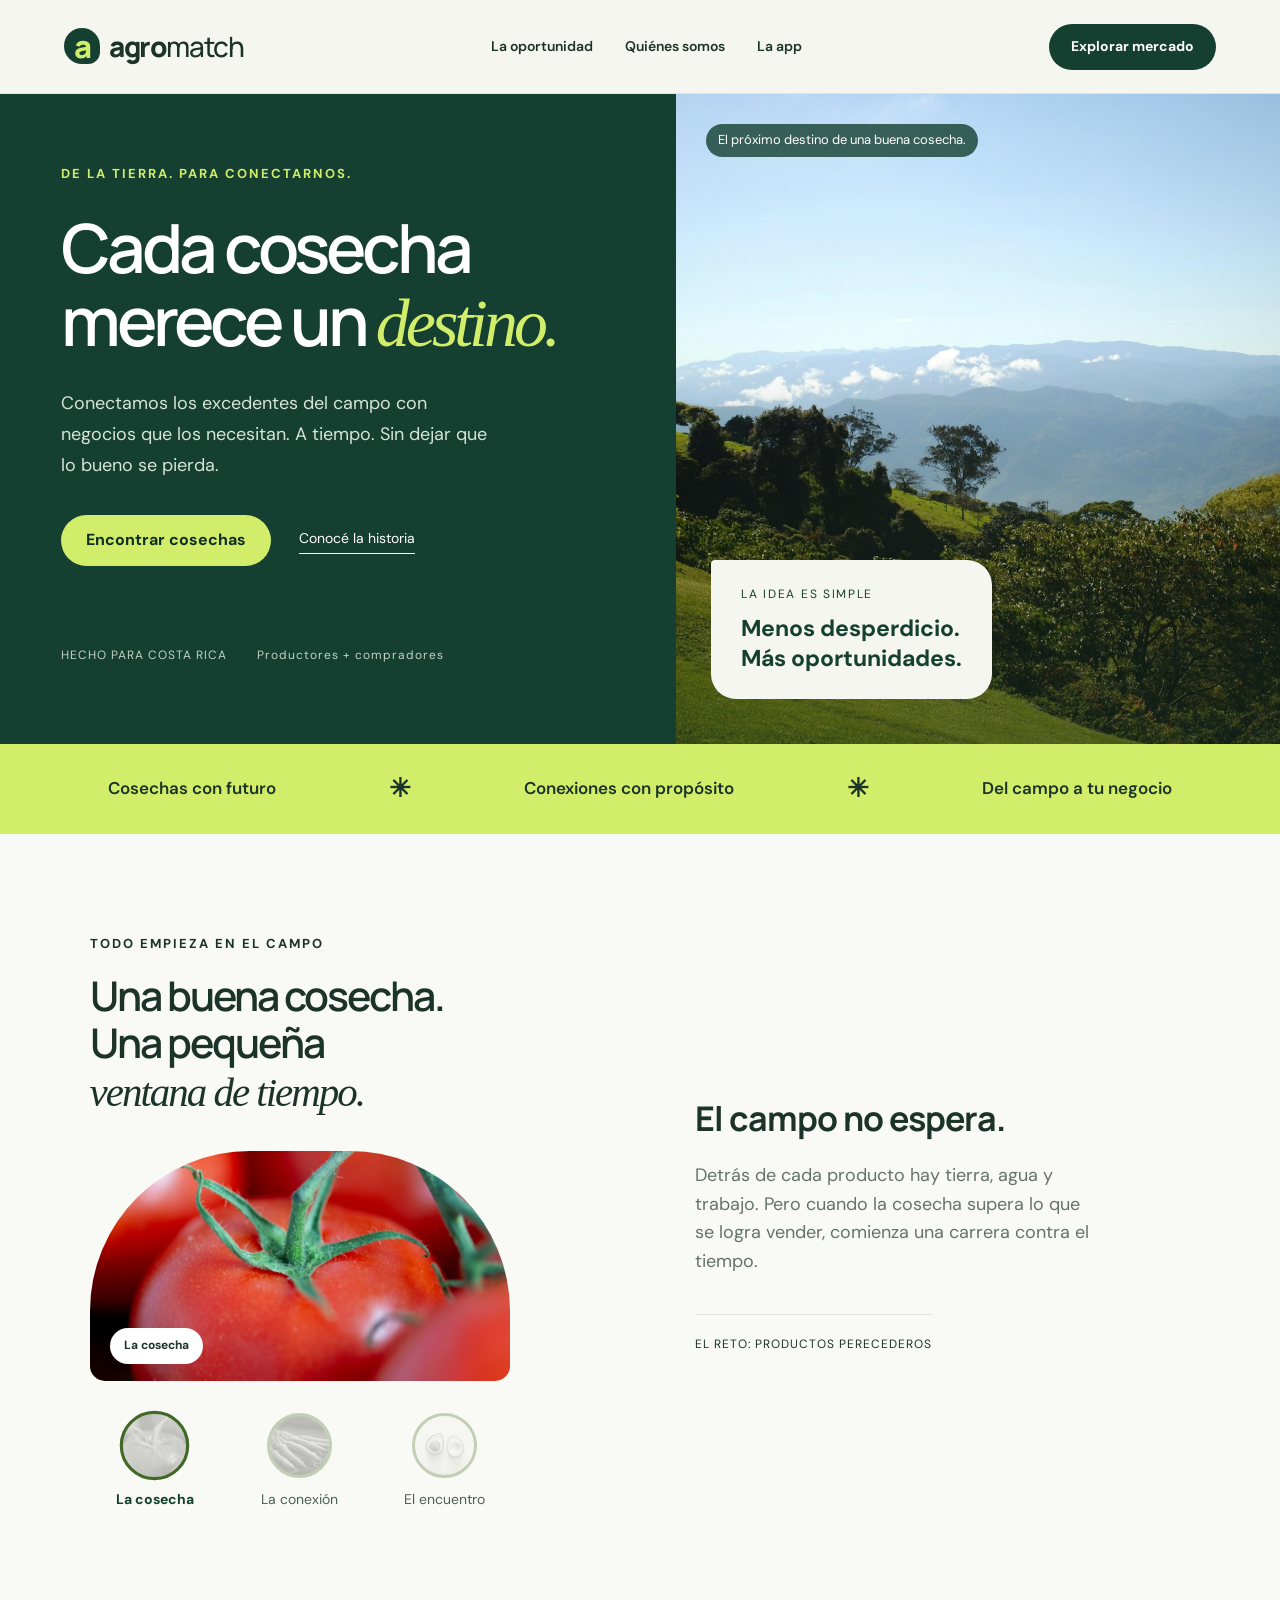
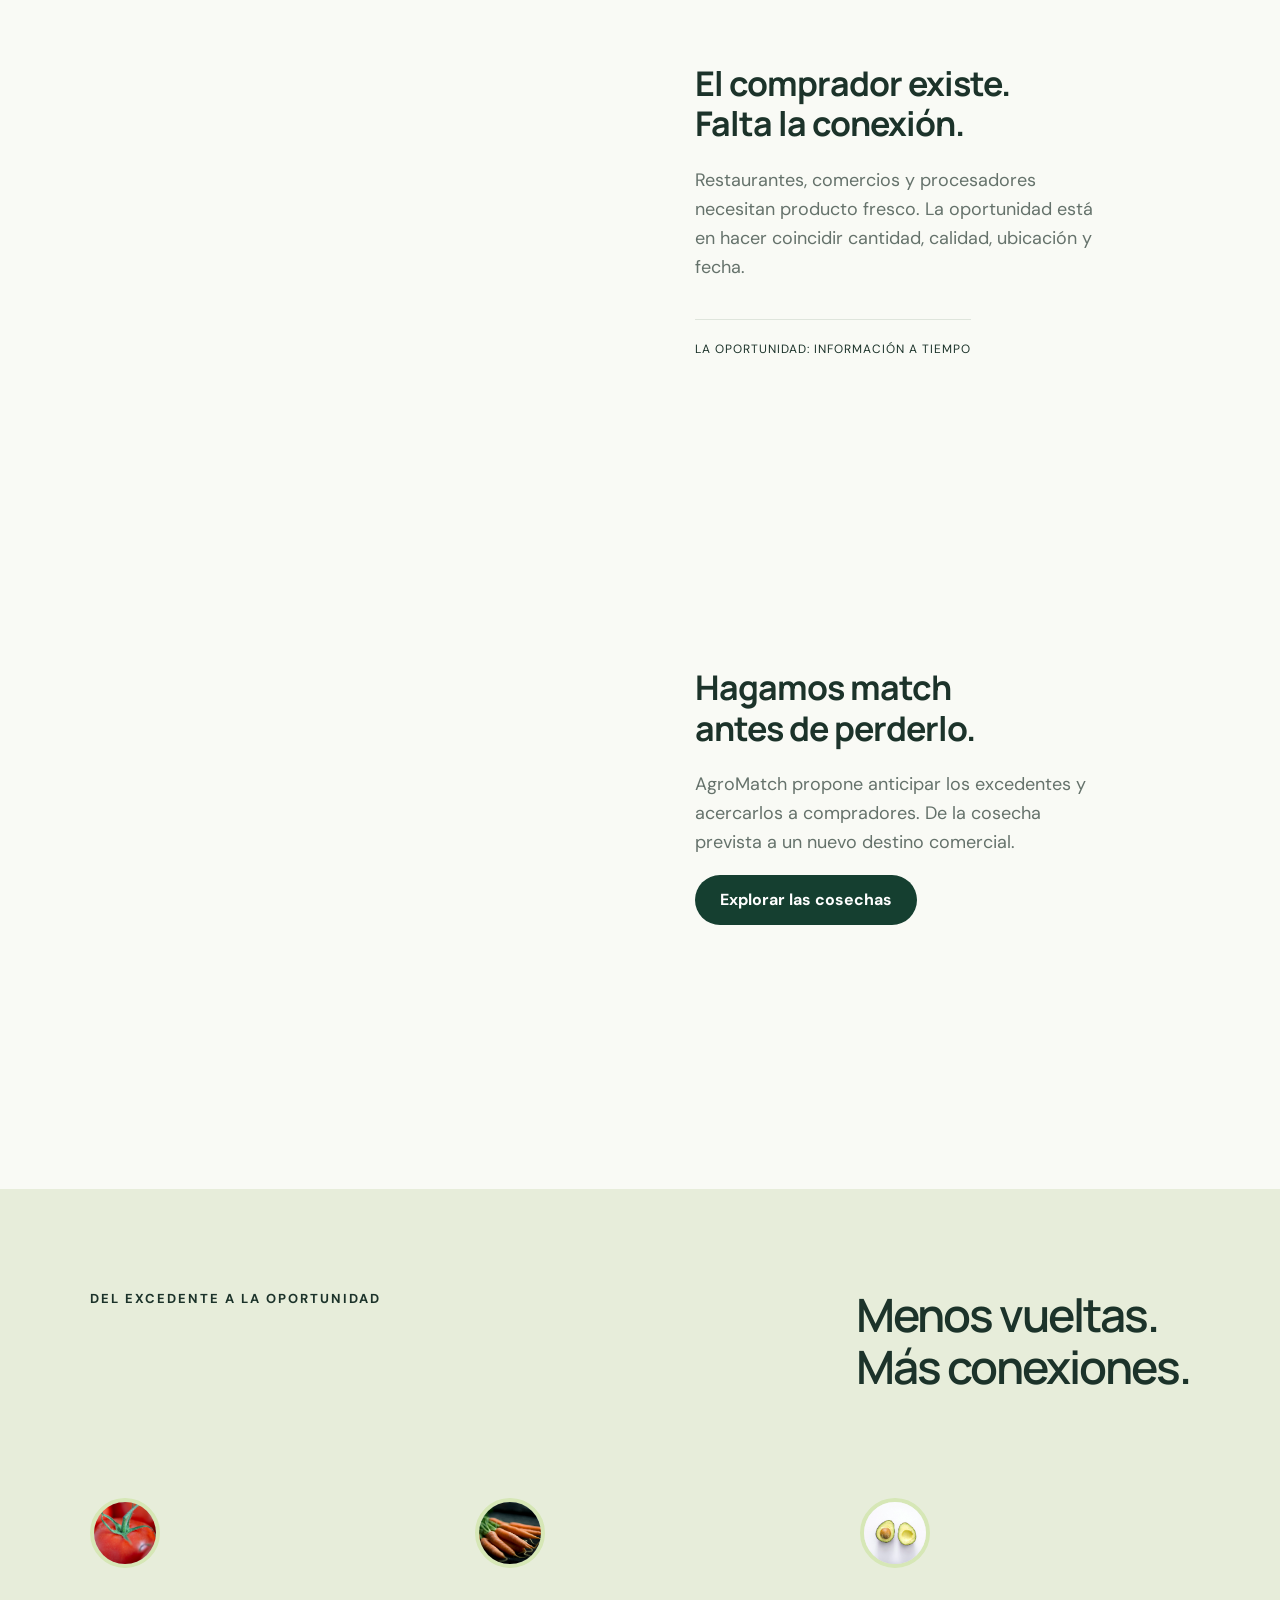
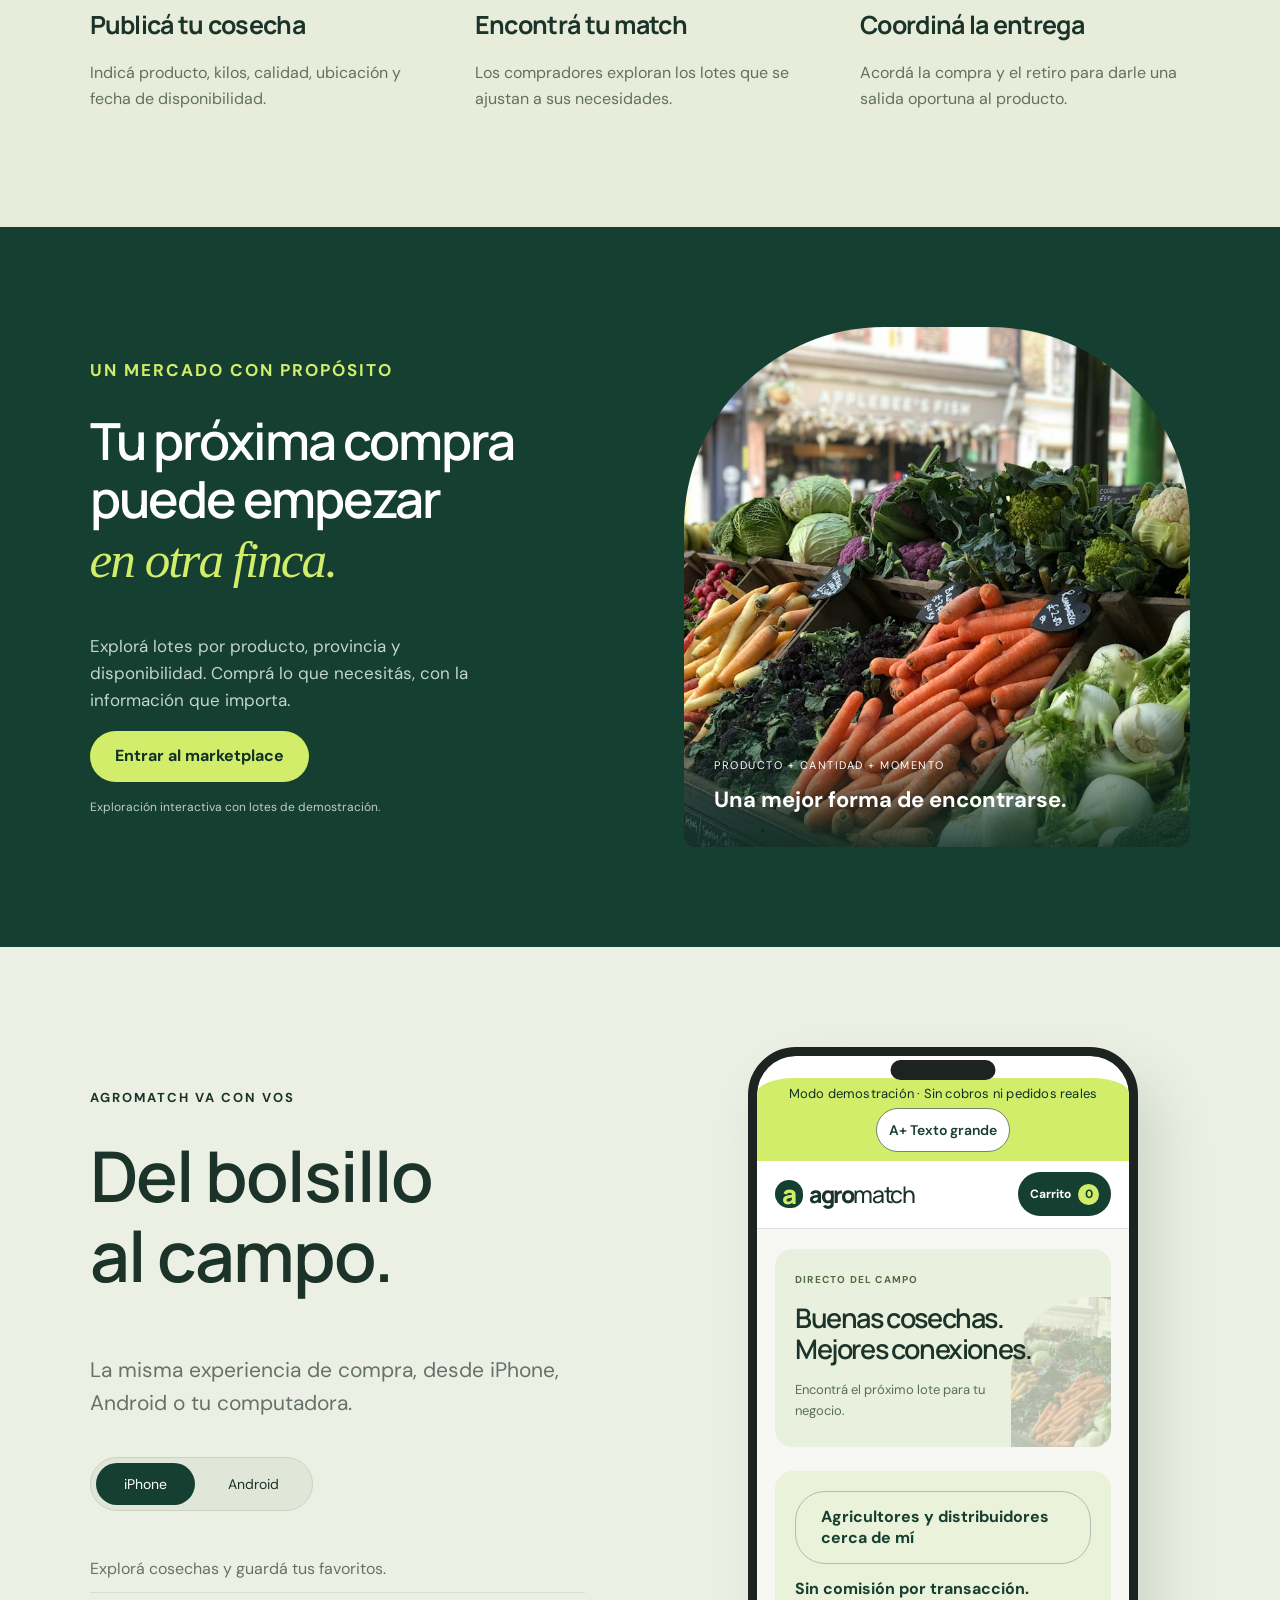
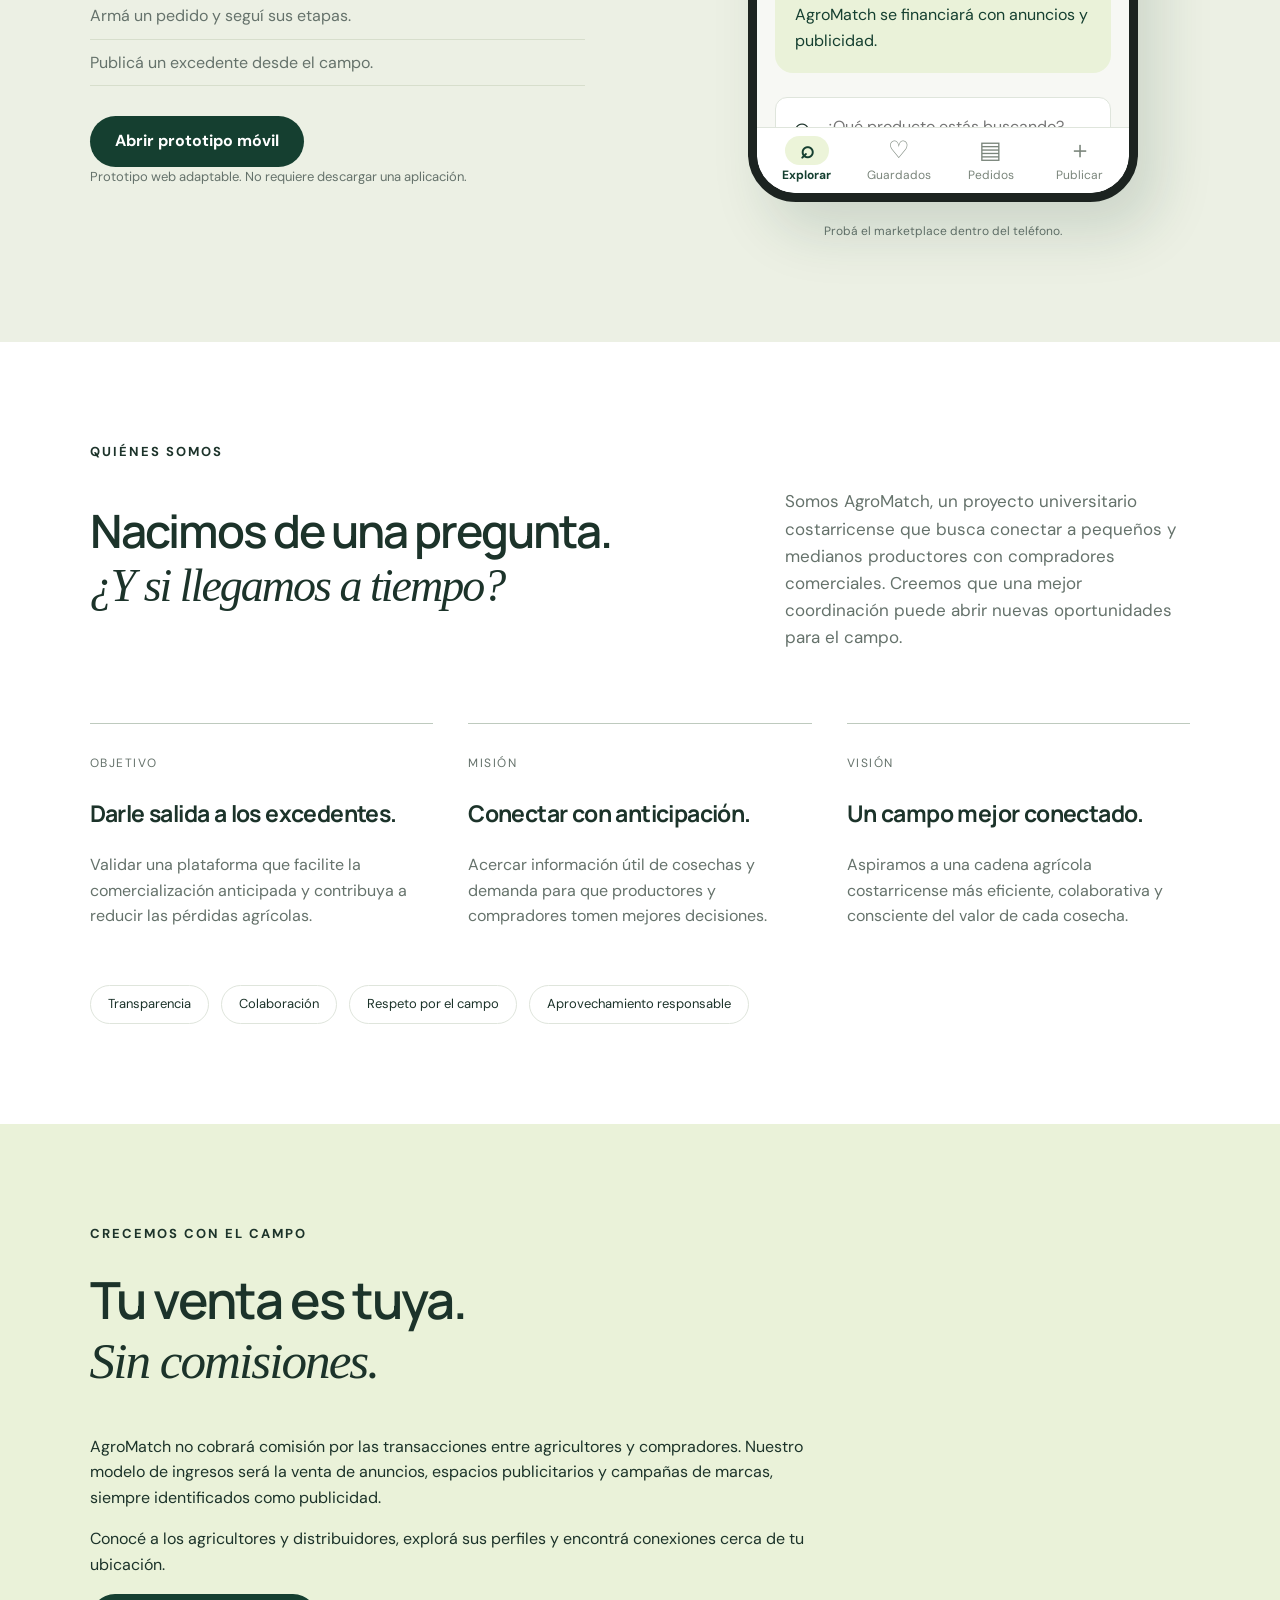
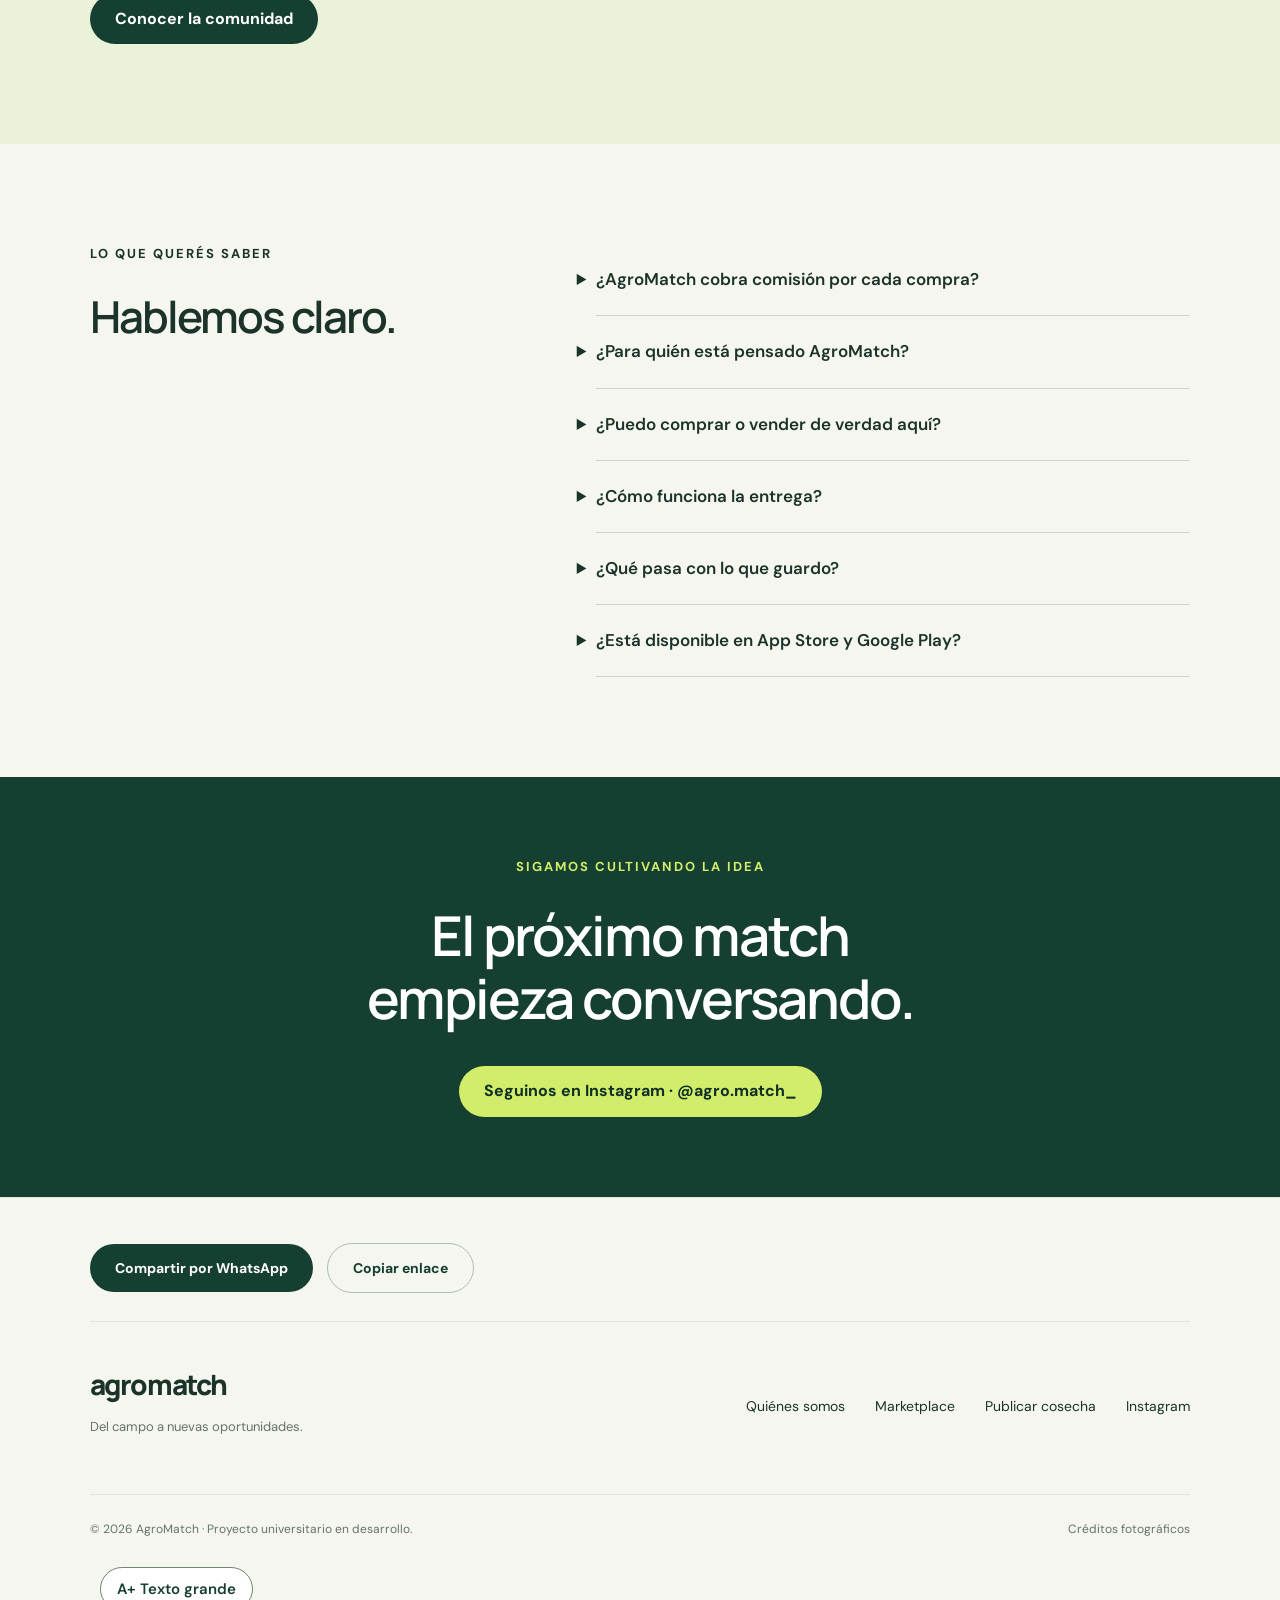
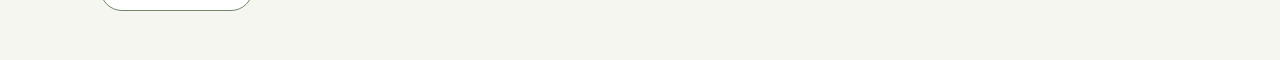
==== commit 1a3e739e: "Corrige tildes, enlaza lotes con su finca y ajusta la comunidad para compartir" ====
--- a/index.html
+++ b/index.html
@@ -24,6 +24,6 @@
 <section class="market-teaser section"><div class="teaser-copy"><p class="eyebrow">UN MERCADO CON PROPÓSITO</p><h2>Tu próxima compra<br>puede empezar<br><em>en otra finca.</em></h2><p>Explorá lotes por producto, provincia y disponibilidad. Comprá lo que necesitás, con la información que importa.</p><a class="button lime" href="market.html">Entrar al marketplace</a><small>Exploración interactiva con lotes de demostración.</small></div><div class="teaser-photo"><img src="assets/vegetables.jpg" alt="Variedad de vegetales frescos en un mercado" loading="lazy"><div class="photo-caption"><span>PRODUCTO + CANTIDAD + MOMENTO</span><strong>Una mejor forma de encontrarse.</strong></div></div></section>
 <section class="section mobile-showcase" id="movil"><div><p class="eyebrow">AGROMATCH VA CON VOS</p><h2>Del bolsillo<br>al campo.</h2><p class="lead">La misma experiencia de compra, desde iPhone, Android o tu computadora.</p><div class="device-switch" role="group" aria-label="Elegir prototipo móvil"><button class="active" data-device="ios" aria-pressed="true">iPhone</button><button data-device="android" aria-pressed="false">Android</button></div><ul class="plain-list"><li>Explorá cosechas y guardá tus favoritos.</li><li>Armá un pedido y seguí sus etapas.</li><li>Publicá un excedente desde el campo.</li></ul><a id="open-mobile" class="button" href="market.html?device=ios" target="_blank" rel="noopener">Abrir prototipo móvil</a><p class="fine">Prototipo web adaptable. No requiere descargar una aplicación.</p></div><div class="phone-area"><div class="phone ios" id="phone"><div class="phone-hardware" aria-hidden="true"></div><iframe id="app-preview" title="Prototipo interactivo de AgroMatch para iPhone" src="market.html?device=ios&amp;embed=1" loading="lazy"></iframe></div><span class="phone-caption">Probá el marketplace dentro del teléfono.</span></div></section>
 <section class="about section" id="nosotros"><p class="eyebrow">QUIÉNES SOMOS</p><div class="about-heading"><h2>Nacimos de una pregunta.<br><em>¿Y si llegamos a tiempo?</em></h2><p>Somos AgroMatch, un proyecto universitario costarricense que busca conectar a pequeños y medianos productores con compradores comerciales. Creemos que una mejor coordinación puede abrir nuevas oportunidades para el campo.</p></div><div class="purpose-grid"><article><span>OBJETIVO</span><h3>Darle salida a los excedentes.</h3><p>Validar una plataforma que facilite la comercialización anticipada y contribuya a reducir las pérdidas agrícolas.</p></article><article><span>MISIÓN</span><h3>Conectar con anticipación.</h3><p>Acercar información útil de cosechas y demanda para que productores y compradores tomen mejores decisiones.</p></article><article><span>VISIÓN</span><h3>Un campo mejor conectado.</h3><p>Aspiramos a una cadena agrícola costarricense más eficiente, colaborativa y consciente del valor de cada cosecha.</p></article></div><div class="values"><span>Transparencia</span><span>Colaboración</span><span>Respeto por el campo</span><span>Aprovechamiento responsable</span></div></section>
-<section class="section community-promo"><p class="eyebrow">CRECEMOS CON EL CAMPO</p><h2>Tu venta es tuya.<br><em>Sin comisiones.</em></h2><p>AgroMatch no cobrar? comisi?n por las transacciones entre agricultores y compradores. Nuestro modelo de ingresos ser? la venta de anuncios, espacios publicitarios y campa?as de marcas, siempre identificados como publicidad.</p><p>Conoc? a los agricultores y distribuidores, explor? sus perfiles y encontr? conexiones cerca de tu ubicaci?n.</p><a class="button" href="community.html">Conocer la comunidad</a></section><section class="section faq-section"><div><p class="eyebrow">LO QUE QUERÉS SABER</p><h2>Hablemos claro.</h2></div><div class="faq"><details><summary>?AgroMatch cobra comisi?n por cada compra?</summary><p>No. AgroMatch no cobra comisi?n por transacci?n. Se financiar? con anuncios y otras formas de publicidad claramente identificadas. Los eventuales costos de transporte o de proveedores de pago son independientes y deben informarse antes de confirmar una compra.</p></details><details><summary>¿Para quién está pensado AgroMatch?</summary><p>Para pequeños y medianos productores agrícolas y compradores comerciales: restaurantes, hoteles, comercios y procesadores.</p></details><details><summary>¿Puedo comprar o vender de verdad aquí?</summary><p>Esta versión es un prototipo. Podés recorrer el catálogo, publicar lotes de prueba y simular pedidos. No hay cobros, envíos ni transacciones reales.</p></details><details><summary>¿Cómo funciona la entrega?</summary><p>El modelo contempla coordinar el retiro entre productor y comprador. En el prototipo podés elegir retiro en finca y recorrer un seguimiento simulado.</p></details><details><summary>¿Qué pasa con lo que guardo?</summary><p>El carrito, favoritos, lotes y pedidos de prueba se guardan únicamente en este navegador. No se envían a productores ni se comparten con otros dispositivos. Podés borrarlos desde el marketplace.</p></details><details><summary>¿Está disponible en App Store y Google Play?</summary><p>Por ahora se puede probar desde el navegador de iPhone y Android. Las vistas móviles muestran el recorrido propuesto; todavía no son aplicaciones publicadas en las tiendas.</p></details></div></section>
+<section class="section community-promo"><p class="eyebrow">CRECEMOS CON EL CAMPO</p><h2>Tu venta es tuya.<br><em>Sin comisiones.</em></h2><p>AgroMatch no cobrará comisión por las transacciones entre agricultores y compradores. Nuestro modelo de ingresos será la venta de anuncios, espacios publicitarios y campañas de marcas, siempre identificados como publicidad.</p><p>Conocé a los agricultores y distribuidores, explorá sus perfiles y encontrá conexiones cerca de tu ubicación.</p><a class="button" href="community.html">Conocer la comunidad</a></section><section class="section faq-section"><div><p class="eyebrow">LO QUE QUERÉS SABER</p><h2>Hablemos claro.</h2></div><div class="faq"><details><summary>¿AgroMatch cobra comisión por cada compra?</summary><p>No. AgroMatch no cobra comisión por transacción. Se financiará con anuncios y otras formas de publicidad claramente identificadas. Los eventuales costos de transporte o de proveedores de pago son independientes y deben informarse antes de confirmar una compra.</p></details><details><summary>¿Para quién está pensado AgroMatch?</summary><p>Para pequeños y medianos productores agrícolas y compradores comerciales: restaurantes, hoteles, comercios y procesadores.</p></details><details><summary>¿Puedo comprar o vender de verdad aquí?</summary><p>Esta versión es un prototipo. Podés recorrer el catálogo, publicar lotes de prueba y simular pedidos. No hay cobros, envíos ni transacciones reales.</p></details><details><summary>¿Cómo funciona la entrega?</summary><p>El modelo contempla coordinar el retiro entre productor y comprador. En el prototipo podés elegir retiro en finca y recorrer un seguimiento simulado.</p></details><details><summary>¿Qué pasa con lo que guardo?</summary><p>El carrito, favoritos, lotes y pedidos de prueba se guardan únicamente en este navegador. No se envían a productores ni se comparten con otros dispositivos. Podés borrarlos desde el marketplace.</p></details><details><summary>¿Está disponible en App Store y Google Play?</summary><p>Por ahora se puede probar desde el navegador de iPhone y Android. Las vistas móviles muestran el recorrido propuesto; todavía no son aplicaciones publicadas en las tiendas.</p></details></div></section>
 <section class="instagram-section"><p class="eyebrow">SIGAMOS CULTIVANDO LA IDEA</p><h2>El próximo match<br>empieza conversando.</h2><a class="button lime" href="https://www.instagram.com/agro.match_/" target="_blank" rel="noopener noreferrer">Seguinos en Instagram · @agro.match_</a></section>
 </main><footer><div><a class="brand" href="index.html">agromatch</a><p>Del campo a nuevas oportunidades.</p></div><div class="footer-links"><a href="#nosotros">Quiénes somos</a><a href="market.html">Marketplace</a><a href="market.html?view=sell">Publicar cosecha</a><a href="https://www.instagram.com/agro.match_/" target="_blank" rel="noopener noreferrer">Instagram</a></div><div class="footer-bottom"><span>© 2026 AgroMatch · Proyecto universitario en desarrollo.</span><span><a href="creditos.html">Créditos fotográficos</a></span></div></footer><script src="site.js"></script><script src="accessibility.js"></script></body></html>
--- a/accessibility.css
+++ b/accessibility.css
@@ -1,5 +1,6 @@
-/* Shared farmer-friendly reading and controls. */
 .reading-toggle{border:1px solid #71866b;border-radius:22px;background:white;color:#173f30;min-height:44px;padding:8px 16px;font:600 15px 'DM Sans',sans-serif;cursor:pointer;margin:4px 10px}.demo-bar{display:flex;justify-content:center;align-items:center;flex-wrap:wrap;font-size:14px;gap:8px}.market-body button,.market-body input,.market-body select{min-height:44px}.market-body .fine,.product-farm,.product-meta,.product-badge,.results-header span,.order-progress li,.bottom-nav button{font-size:14px}.product-meta{flex-wrap:wrap}.product-farm{line-height:1.5}.favorite-button{width:44px;height:44px}.product-badge{max-width:calc(100% - 68px)}.product-image-button{min-height:150px}.add-product{width:44px;height:44px}.product-bottom{flex-wrap:wrap;gap:8px}.price small{font-size:14px}.search-help{font-size:16px;color:#405e4b;margin:15px 0 4px}#search-match{font-size:15px;color:#153f30;min-height:1.5em;margin:0}.empty .button{min-height:48px}.payment-methods{padding:16px;border:1px solid #c4d4b9;border-radius:14px;margin:24px 0}.payment-methods legend{font-weight:700;font-size:19px;padding:0 7px}.payment-methods label{display:flex;gap:12px;align-items:center;background:#f4f7ed;padding:12px;margin:8px 0;border-radius:10px;font-size:16px;cursor:pointer}.payment-methods input{accent-color:#153f30;width:22px;flex:0 0 22px;margin:0!important}.payment-info{background:#eff4e6;border-radius:14px;padding:20px;margin:20px 0}.payment-info[hidden]{display:none}.payment-info h3{font-size:22px;margin-bottom:12px}.payment-info p{font-size:16px}.payment-info input[type=file]{font-size:14px;max-width:100%;padding:10px}.payment-status{background:#edf4dc;padding:13px 16px;border-radius:10px;font-size:16px}.order-actions{display:flex;flex-wrap:wrap;gap:10px;margin:20px 0}.order-actions button{font-size:14px}.sales-panel{margin-top:25px}.sale-row{padding:20px 0;border-bottom:1px solid var(--line)}.sale-row h3{font-size:21px}.cart-line{grid-template-columns:52px minmax(0,1fr) auto}.cart-line img{width:52px;height:52px}.cart-line h3{font-size:17px;overflow-wrap:anywhere}.cart-line small{font-size:14px}.qty-buttons{flex-wrap:wrap}.qty-buttons span{font-size:16px}.qty-buttons button{min-width:44px;font-size:19px}.qty-buttons .remove{width:auto;padding:0 8px;font-size:14px}#receipt-selection,#order-receipt-error{overflow-wrap:anywhere}.large-text .market-view p,.large-text .market-view label,.large-text .product-title,.large-text .product-farm,.large-text .product-meta,.large-text .fine,.large-text .chip,.large-text .nav-item,.large-text .search-box input,.large-text dialog p,.large-text dialog label,.large-text dialog input,.large-text dialog select,.large-text .story-chapters p,.large-text .lead,.large-text .intro,.large-text .steps p,.large-text .purpose-grid p,.large-text .faq p{font-size:20px!important;line-height:1.6}.large-text .bottom-nav button{font-size:15px}.large-text .product-grid{grid-template-columns:repeat(2,minmax(0,1fr))}.large-text .product-farm,.large-text .product-title{min-height:0}.large-text .product-meta{flex-direction:column}.large-text .product-badge{font-size:15px}.step-vegetable{width:70px;height:70px;object-fit:cover;border-radius:50%;border:4px solid #d6e7b6}.harvest-progress{display:flex;justify-content:space-between;gap:14px;max-width:420px;margin-top:26px}.harvest-stop{flex:1;display:flex;flex-direction:column;align-items:center;gap:10px;border:0;background:transparent;color:#4c6152;font-size:14px;min-height:90px;padding:6px 0;cursor:pointer}.vegetable-circle{position:relative;width:65px;height:65px;display:block;overflow:hidden;border:3px solid #c3cfb5;border-radius:50%;background:#f4f5ef;transition:border-color .2s,transform .2s}.vegetable-circle>img{width:100%;height:100%;object-fit:cover;filter:grayscale(1);opacity:.25}.vegetable-fill{position:absolute;inset:0;clip-path:inset(calc(100% - var(--harvest-fill,0%)) 0 0 0)}.vegetable-fill img{width:100%;height:100%;object-fit:cover}.harvest-stop.current{font-weight:700;color:#153f30}.harvest-stop.current .vegetable-circle{border-color:#416827;transform:scale(1.07)}.story-chapters article{scroll-margin-top:110px}.story-photo{height:230px}.story-sticky{top:110px}.story .eyebrow{margin-bottom:18px}.story h2{font-size:clamp(32px,3.2vw,46px)}.story-chapters article{min-height:65vh}.reveal{opacity:1;transform:none}.large-text .harvest-stop{font-size:17px}@media(max-width:700px){.market-header{gap:8px}.demo-bar{font-size:13px;padding:6px 10px;gap:0}.reading-toggle{font-size:14px;padding:6px 12px;margin:3px 5px}.market-body .product-grid{grid-template-columns:repeat(2,minmax(0,1fr))}.product-meta{font-size:14px}.product-farm{font-size:14px;min-height:0}.product-title{font-size:18px}.product-image-button{height:150px}.product-badge{font-size:12px;max-width:calc(100% - 61px)}.favorite-button{right:7px;top:7px}.price{font-size:20px}.price small{font-size:12px}.order-top{flex-wrap:wrap}.order-progress{flex-wrap:wrap;gap:12px}.order-progress li{min-width:42%;font-size:14px}.bottom-nav button{font-size:12px;padding-inline:4px}.cart-line{grid-template-columns:minmax(0,1fr) auto}.cart-line img{display:none}.cart-line strong{font-size:16px}.market-body.large-text .product-grid{grid-template-columns:1fr}.large-text .product-image-button{height:210px}.harvest-progress{gap:6px}.harvest-stop{font-size:13px}.vegetable-circle{width:60px;height:60px}.story-sticky{top:0}.story-photo{height:220px}.story-chapters article{min-height:420px}.payment-info{padding:16px}.payment-methods{padding:12px}.payment-methods label{font-size:16px}.order-actions{flex-direction:column}.order-actions button{width:100%}.market-body .form-grid{grid-template-columns:1fr}.close-dialog{width:44px;height:44px}.detail-facts small{font-size:14px}.detail-facts div{font-size:16px}}@media(max-width:360px){.market-body .product-grid{grid-template-columns:1fr}.product-image-button{height:210px}.bottom-nav button{min-width:60px}.search-row{width:100%}.province-filter select{max-width:175px}}@media(prefers-reduced-motion:reduce){.vegetable-circle,.vegetable-fill{transition:none}.story-chapters article{scroll-behavior:auto}}
 dialog>.close-dialog{position:sticky;top:0;float:right;margin-top:-10px;margin-right:-10px;margin-bottom:-34px;box-shadow:0 2px 8px #153f3022}
 
-.community-entry{background:#eaf2d9;padding:20px;border-radius:18px;margin:24px 0}.community-entry p{margin:12px 0 0;color:#153f30}.commission-line{display:flex;justify-content:space-between;gap:16px;padding:12px 0;color:#153f30}.community-promo{background:#eaf2d9}.community-promo>p{max-width:740px}.product-farm a{text-decoration:underline;text-underline-offset:3px}
+.community-entry{background:#eaf2d9;padding:20px;border-radius:18px;margin:24px 0}.community-entry p{margin:12px 0 0;color:#153f30}.commission-line{display:flex;justify-content:space-between;gap:16px;padding:12px 0;color:#153f30}.community-promo{background:#eaf2d9}.community-promo h2 em{font-family:Georgia,serif;font-weight:400}.community-promo>p{max-width:740px}.product-farm a{text-decoration:underline;text-underline-offset:3px}
+
+.farm-filter{display:flex;align-items:center;justify-content:space-between;gap:16px;padding:16px;background:#eaf2d9;border-radius:16px;margin-bottom:20px}.farm-filter[hidden]{display:none}.farm-filter p{margin:0;font-weight:700}#repeat-summary li{margin:14px 0}#repeat-dialog .close-dialog{float:right}@media(max-width:600px){.farm-filter{align-items:stretch;flex-direction:column}}
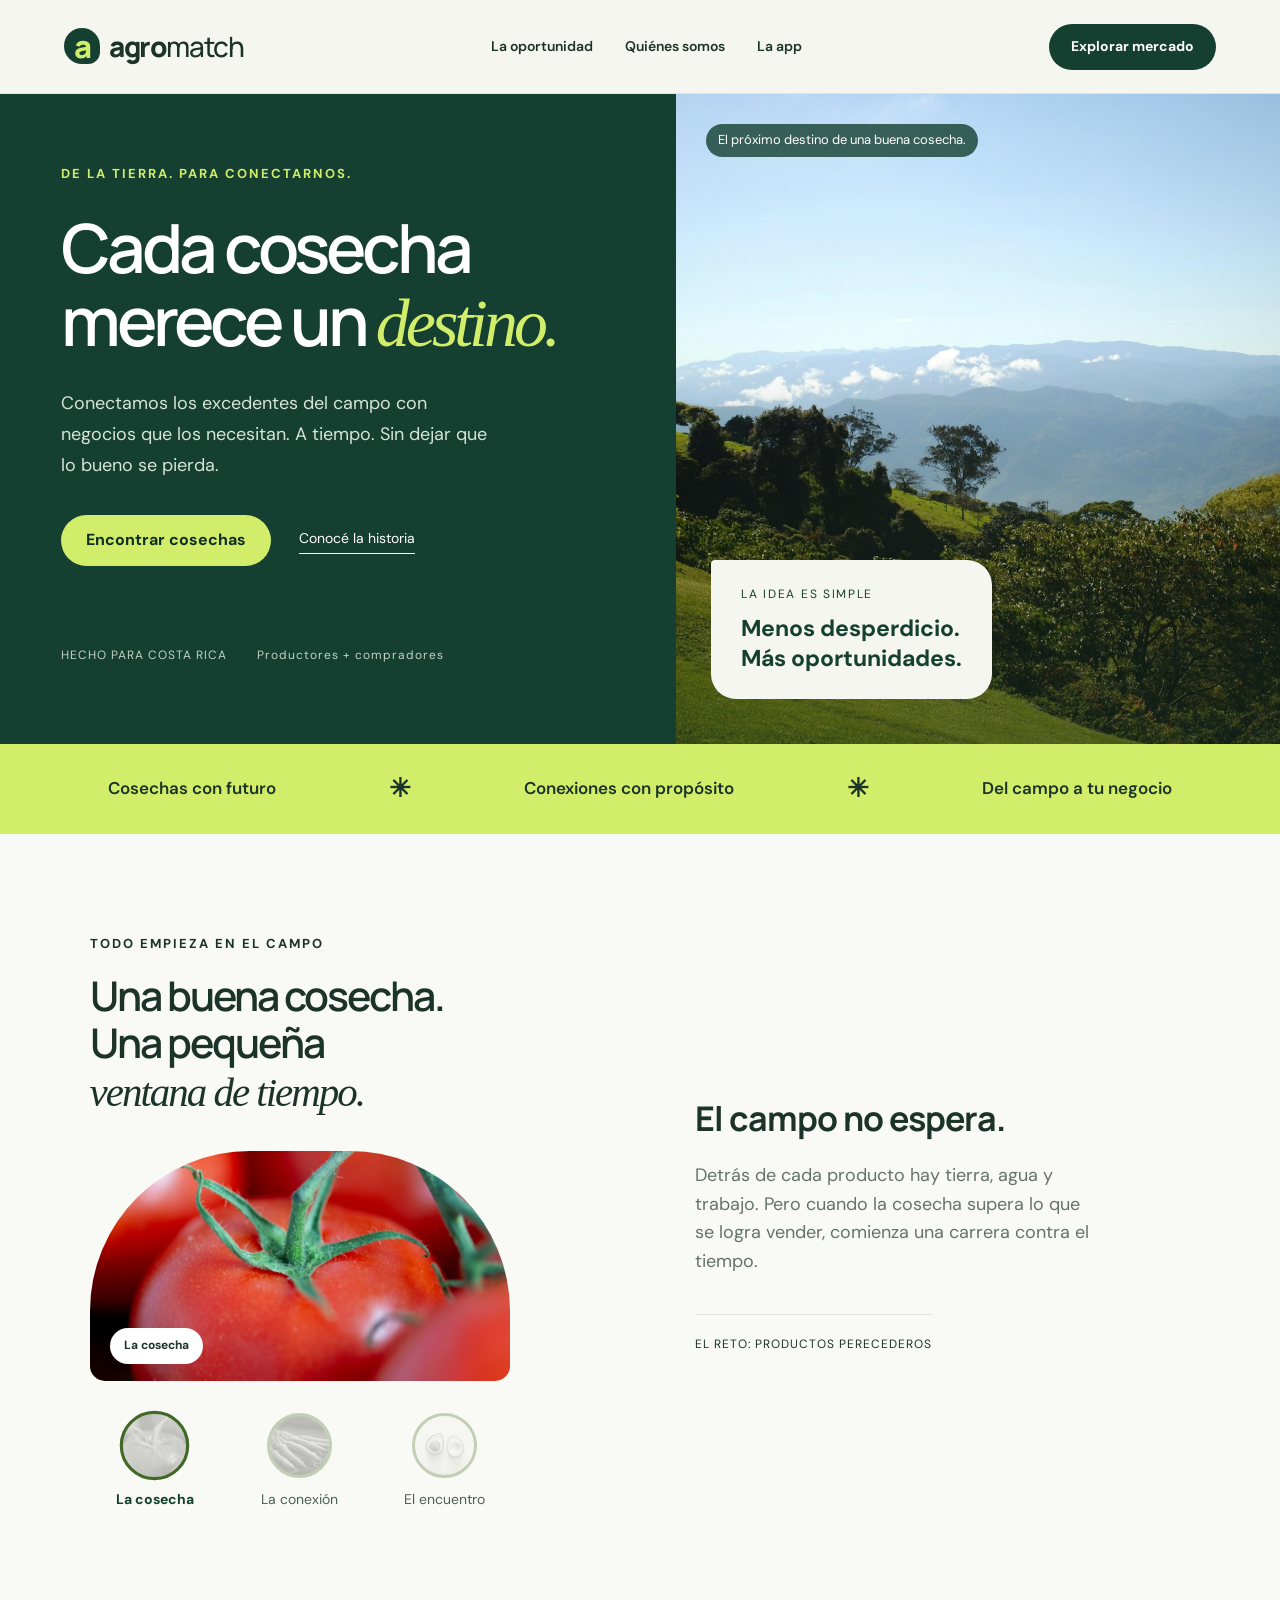
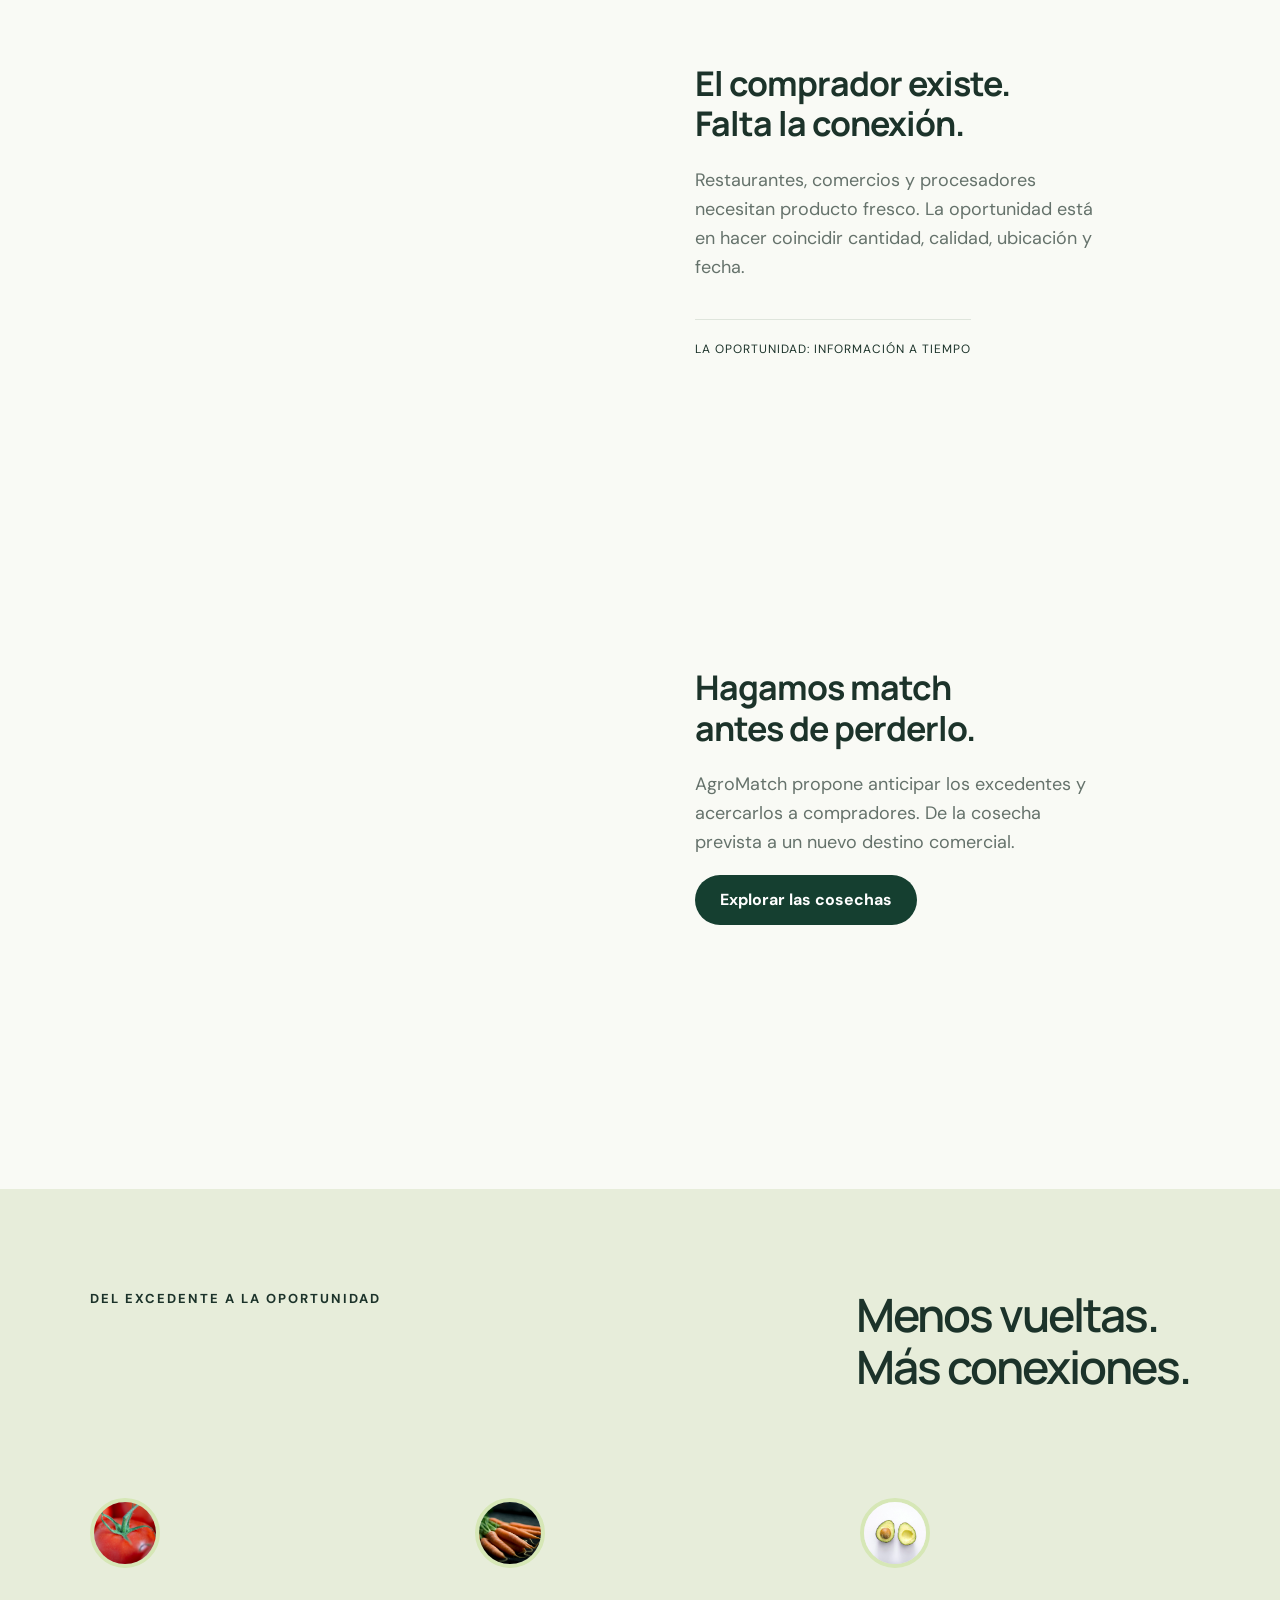
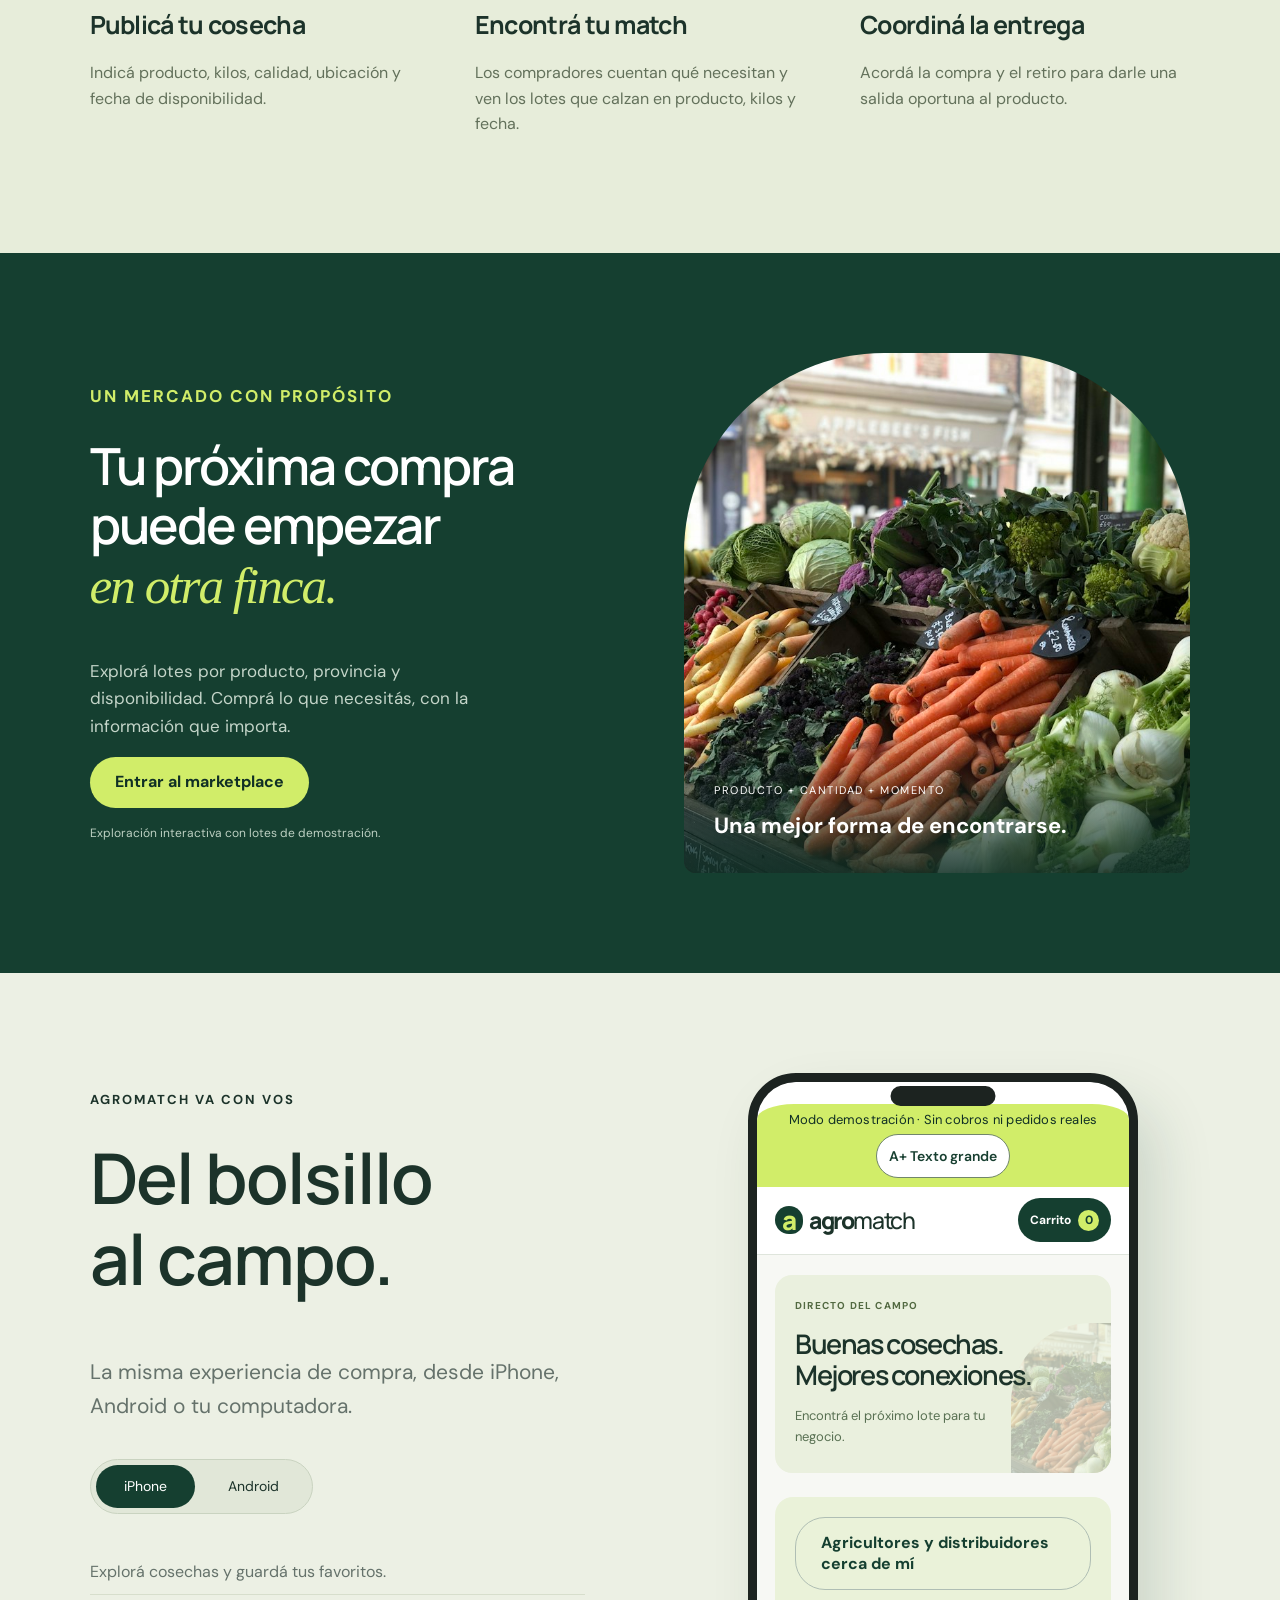
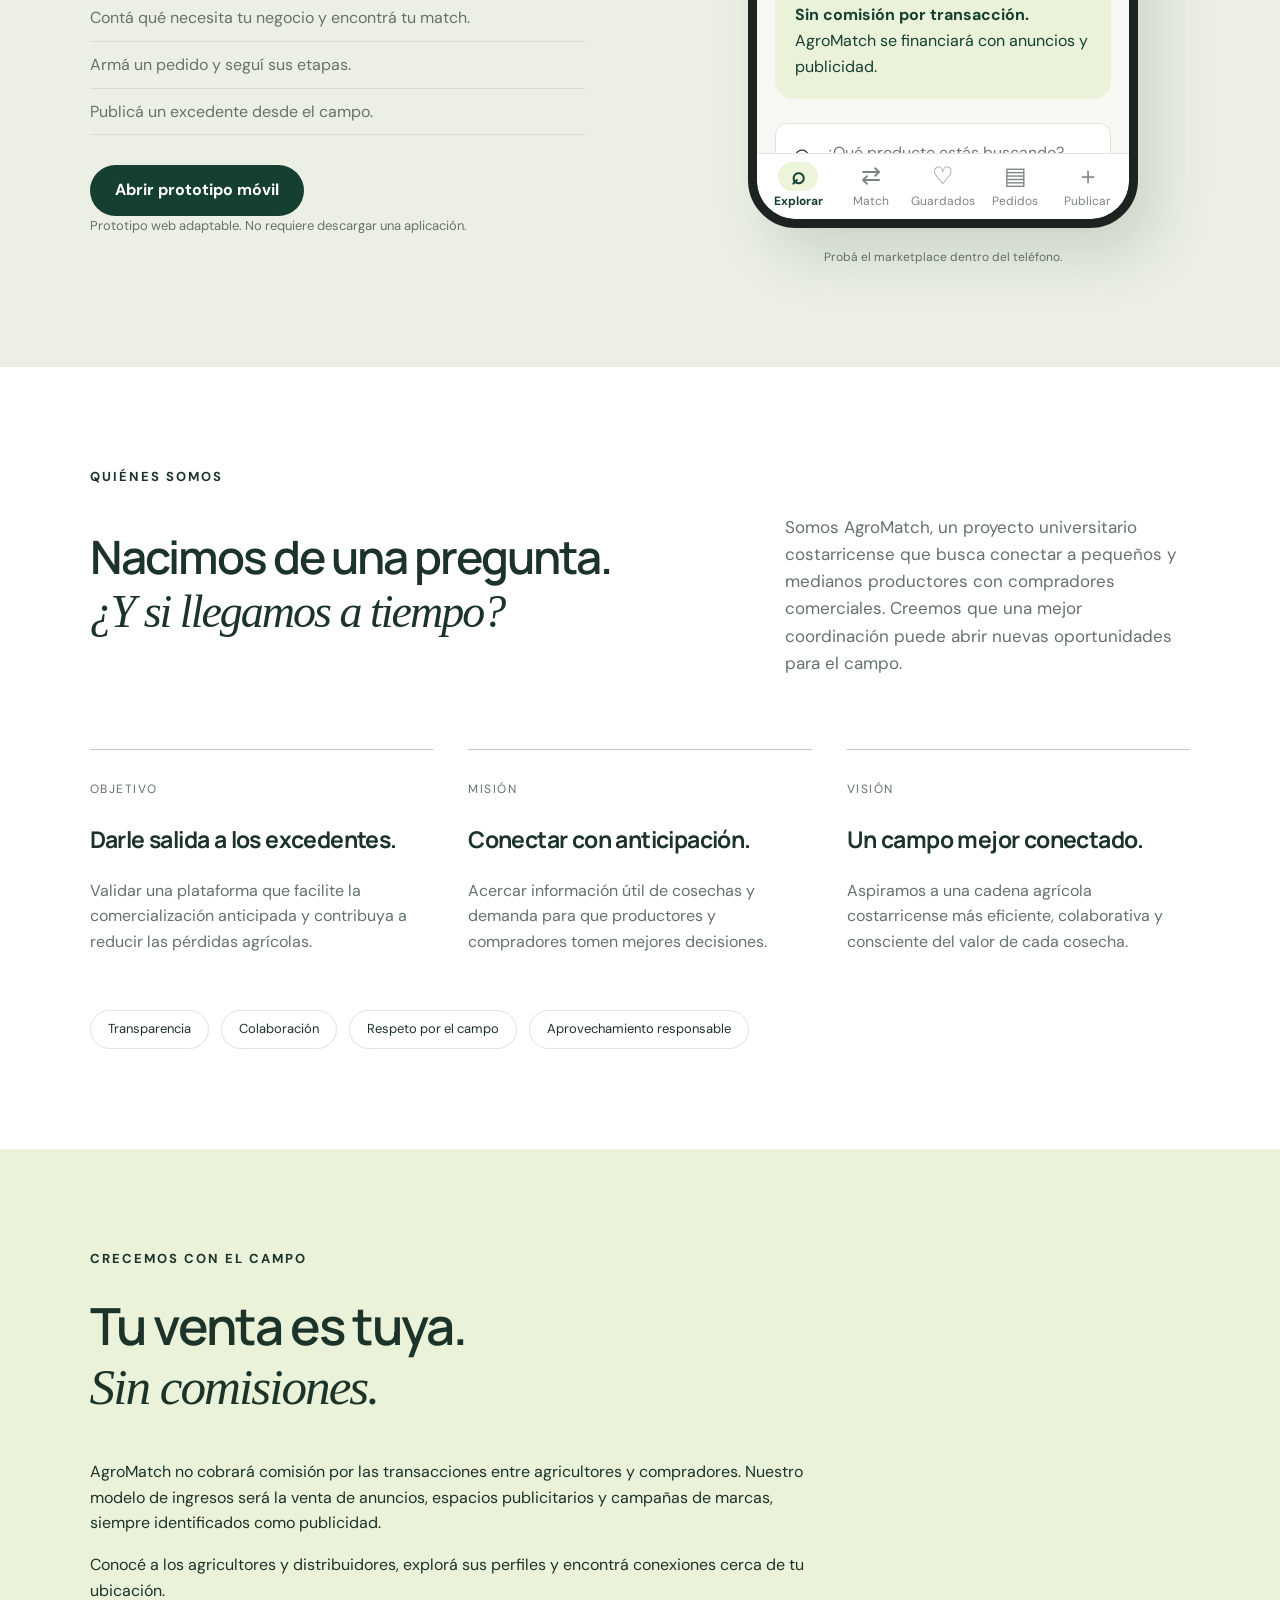
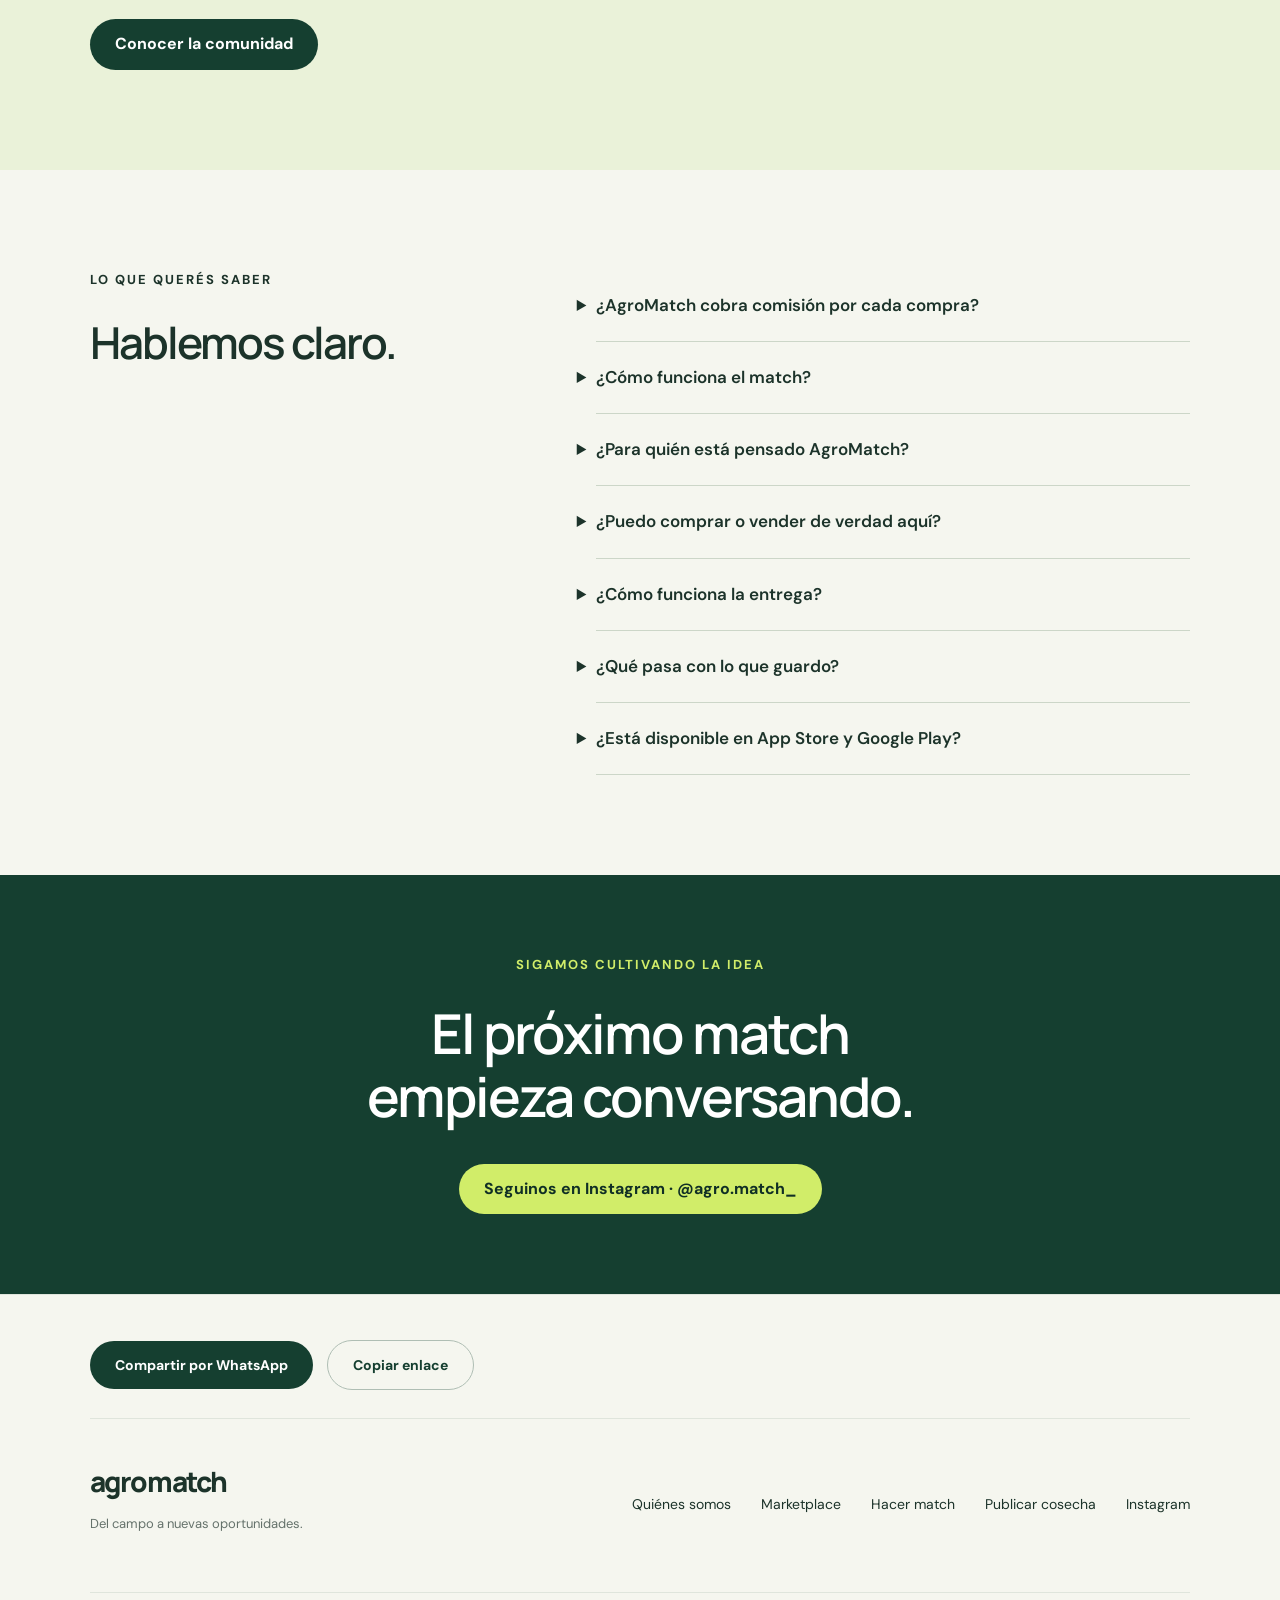
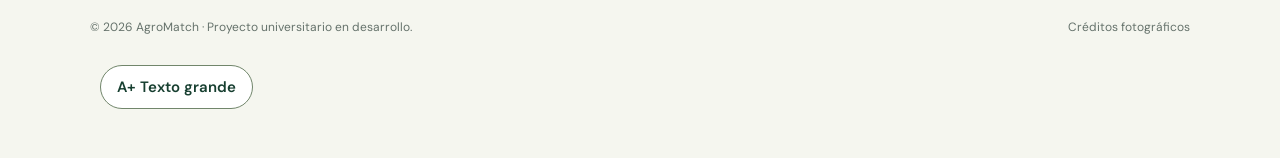
==== commit 6b82dee9: "Agrega el match entre lo que buscan los compradores y los lotes publicados" ====
--- a/index.html
+++ b/index.html
@@ -20,10 +20,10 @@
 <link rel="apple-touch-icon" href="assets/icons/apple-touch-icon.png">
 <link rel="manifest" href="manifest.webmanifest">
 <link rel="stylesheet" href="style.css"><link rel="stylesheet" href="accessibility.css"></head><body><a class="skip" href="#main">Ir al contenido</a><header class="site-nav"><a class="brand" href="index.html" aria-label="AgroMatch inicio"><span class="brand-icon">a</span>agro<span>match</span></a><nav aria-label="Principal"><a href="#historia">La oportunidad</a><a href="#nosotros">Quiénes somos</a><a href="#movil">La app</a></nav><a class="button small" href="market.html">Explorar mercado</a></header><main id="main"><section class="hero"><div class="hero-copy"><p class="eyebrow">DE LA TIERRA. PARA CONECTARNOS.</p><h1>Cada cosecha<br>merece un <em>destino.</em></h1><p class="intro">Conectamos los excedentes del campo con negocios que los necesitan. A tiempo. Sin dejar que lo bueno se pierda.</p><div class="actions"><a class="button lime" href="market.html">Encontrar cosechas</a><a class="text-link" href="#historia">Conocé la historia</a></div><div class="hero-foot"><span>HECHO PARA COSTA RICA</span><span>Productores + compradores</span></div></div><div class="hero-visual"><span class="image-label">El próximo destino de una buena cosecha.</span><div class="floating-note"><span class="micro">LA IDEA ES SIMPLE</span><strong>Menos desperdicio.<br>Más oportunidades.</strong></div></div></section><section class="intro-strip"><span>Cosechas con futuro</span><b>✳</b><span>Conexiones con propósito</span><b>✳</b><span>Del campo a tu negocio</span></section><section class="story" id="historia"><div class="story-sticky"><p class="eyebrow">TODO EMPIEZA EN EL CAMPO</p><h2>Una buena cosecha.<br>Una pequeña<br><em>ventana de tiempo.</em></h2><div class="story-photo"><img src="assets/tomatoes.jpg" alt="Tomates maduros en racimo" loading="lazy"><span id="chapter-label">La cosecha</span></div><nav class="harvest-progress" aria-label="Recorrido de la cosecha"><button type="button" class="harvest-stop" data-story="0" aria-label="Ir a la cosecha"><span class="vegetable-circle"><img src="assets/tomatoes.jpg" alt=""><span class="vegetable-fill"><img src="assets/tomatoes.jpg" alt=""></span></span><span>La cosecha</span></button><button type="button" class="harvest-stop" data-story="1" aria-label="Ir a la conexión"><span class="vegetable-circle"><img src="assets/carrots.jpg" alt=""><span class="vegetable-fill"><img src="assets/carrots.jpg" alt=""></span></span><span>La conexión</span></button><button type="button" class="harvest-stop" data-story="2" aria-label="Ir a el encuentro"><span class="vegetable-circle"><img src="assets/avocado.jpg" alt=""><span class="vegetable-fill"><img src="assets/avocado.jpg" alt=""></span></span><span>El encuentro</span></button></nav></div><div class="story-chapters"><article data-chapter="La cosecha" class="reveal"><h3>El campo no espera.</h3><p>Detrás de cada producto hay tierra, agua y trabajo. Pero cuando la cosecha supera lo que se logra vender, comienza una carrera contra el tiempo.</p><span class="chapter-tag">El reto: productos perecederos</span></article><article data-chapter="La conexión" class="reveal"><h3>El comprador existe.<br>Falta la conexión.</h3><p>Restaurantes, comercios y procesadores necesitan producto fresco. La oportunidad está en hacer coincidir cantidad, calidad, ubicación y fecha.</p><span class="chapter-tag">La oportunidad: información a tiempo</span></article><article data-chapter="El encuentro" class="reveal"><h3>Hagamos match<br>antes de perderlo.</h3><p>AgroMatch propone anticipar los excedentes y acercarlos a compradores. De la cosecha prevista a un nuevo destino comercial.</p><a href="market.html" class="button">Explorar las cosechas</a></article></div></section>
-<section class="how section" id="funciona"><div><p class="eyebrow">DEL EXCEDENTE A LA OPORTUNIDAD</p><h2>Menos vueltas.<br>Más conexiones.</h2></div><div class="steps"><article><img class="step-vegetable" src="assets/tomatoes.jpg" alt=""><h3>Publicá tu cosecha</h3><p>Indicá producto, kilos, calidad, ubicación y fecha de disponibilidad.</p></article><article><img class="step-vegetable" src="assets/carrots.jpg" alt=""><h3>Encontrá tu match</h3><p>Los compradores exploran los lotes que se ajustan a sus necesidades.</p></article><article><img class="step-vegetable" src="assets/avocado.jpg" alt=""><h3>Coordiná la entrega</h3><p>Acordá la compra y el retiro para darle una salida oportuna al producto.</p></article></div></section>
+<section class="how section" id="funciona"><div><p class="eyebrow">DEL EXCEDENTE A LA OPORTUNIDAD</p><h2>Menos vueltas.<br>Más conexiones.</h2></div><div class="steps"><article><img class="step-vegetable" src="assets/tomatoes.jpg" alt=""><h3>Publicá tu cosecha</h3><p>Indicá producto, kilos, calidad, ubicación y fecha de disponibilidad.</p></article><article><img class="step-vegetable" src="assets/carrots.jpg" alt=""><h3>Encontrá tu match</h3><p>Los compradores cuentan qué necesitan y ven los lotes que calzan en producto, kilos y fecha.</p></article><article><img class="step-vegetable" src="assets/avocado.jpg" alt=""><h3>Coordiná la entrega</h3><p>Acordá la compra y el retiro para darle una salida oportuna al producto.</p></article></div></section>
 <section class="market-teaser section"><div class="teaser-copy"><p class="eyebrow">UN MERCADO CON PROPÓSITO</p><h2>Tu próxima compra<br>puede empezar<br><em>en otra finca.</em></h2><p>Explorá lotes por producto, provincia y disponibilidad. Comprá lo que necesitás, con la información que importa.</p><a class="button lime" href="market.html">Entrar al marketplace</a><small>Exploración interactiva con lotes de demostración.</small></div><div class="teaser-photo"><img src="assets/vegetables.jpg" alt="Variedad de vegetales frescos en un mercado" loading="lazy"><div class="photo-caption"><span>PRODUCTO + CANTIDAD + MOMENTO</span><strong>Una mejor forma de encontrarse.</strong></div></div></section>
-<section class="section mobile-showcase" id="movil"><div><p class="eyebrow">AGROMATCH VA CON VOS</p><h2>Del bolsillo<br>al campo.</h2><p class="lead">La misma experiencia de compra, desde iPhone, Android o tu computadora.</p><div class="device-switch" role="group" aria-label="Elegir prototipo móvil"><button class="active" data-device="ios" aria-pressed="true">iPhone</button><button data-device="android" aria-pressed="false">Android</button></div><ul class="plain-list"><li>Explorá cosechas y guardá tus favoritos.</li><li>Armá un pedido y seguí sus etapas.</li><li>Publicá un excedente desde el campo.</li></ul><a id="open-mobile" class="button" href="market.html?device=ios" target="_blank" rel="noopener">Abrir prototipo móvil</a><p class="fine">Prototipo web adaptable. No requiere descargar una aplicación.</p></div><div class="phone-area"><div class="phone ios" id="phone"><div class="phone-hardware" aria-hidden="true"></div><iframe id="app-preview" title="Prototipo interactivo de AgroMatch para iPhone" src="market.html?device=ios&amp;embed=1" loading="lazy"></iframe></div><span class="phone-caption">Probá el marketplace dentro del teléfono.</span></div></section>
+<section class="section mobile-showcase" id="movil"><div><p class="eyebrow">AGROMATCH VA CON VOS</p><h2>Del bolsillo<br>al campo.</h2><p class="lead">La misma experiencia de compra, desde iPhone, Android o tu computadora.</p><div class="device-switch" role="group" aria-label="Elegir prototipo móvil"><button class="active" data-device="ios" aria-pressed="true">iPhone</button><button data-device="android" aria-pressed="false">Android</button></div><ul class="plain-list"><li>Explorá cosechas y guardá tus favoritos.</li><li>Contá qué necesita tu negocio y encontrá tu match.</li><li>Armá un pedido y seguí sus etapas.</li><li>Publicá un excedente desde el campo.</li></ul><a id="open-mobile" class="button" href="market.html?device=ios" target="_blank" rel="noopener">Abrir prototipo móvil</a><p class="fine">Prototipo web adaptable. No requiere descargar una aplicación.</p></div><div class="phone-area"><div class="phone ios" id="phone"><div class="phone-hardware" aria-hidden="true"></div><iframe id="app-preview" title="Prototipo interactivo de AgroMatch para iPhone" src="market.html?device=ios&amp;embed=1" loading="lazy"></iframe></div><span class="phone-caption">Probá el marketplace dentro del teléfono.</span></div></section>
 <section class="about section" id="nosotros"><p class="eyebrow">QUIÉNES SOMOS</p><div class="about-heading"><h2>Nacimos de una pregunta.<br><em>¿Y si llegamos a tiempo?</em></h2><p>Somos AgroMatch, un proyecto universitario costarricense que busca conectar a pequeños y medianos productores con compradores comerciales. Creemos que una mejor coordinación puede abrir nuevas oportunidades para el campo.</p></div><div class="purpose-grid"><article><span>OBJETIVO</span><h3>Darle salida a los excedentes.</h3><p>Validar una plataforma que facilite la comercialización anticipada y contribuya a reducir las pérdidas agrícolas.</p></article><article><span>MISIÓN</span><h3>Conectar con anticipación.</h3><p>Acercar información útil de cosechas y demanda para que productores y compradores tomen mejores decisiones.</p></article><article><span>VISIÓN</span><h3>Un campo mejor conectado.</h3><p>Aspiramos a una cadena agrícola costarricense más eficiente, colaborativa y consciente del valor de cada cosecha.</p></article></div><div class="values"><span>Transparencia</span><span>Colaboración</span><span>Respeto por el campo</span><span>Aprovechamiento responsable</span></div></section>
-<section class="section community-promo"><p class="eyebrow">CRECEMOS CON EL CAMPO</p><h2>Tu venta es tuya.<br><em>Sin comisiones.</em></h2><p>AgroMatch no cobrará comisión por las transacciones entre agricultores y compradores. Nuestro modelo de ingresos será la venta de anuncios, espacios publicitarios y campañas de marcas, siempre identificados como publicidad.</p><p>Conocé a los agricultores y distribuidores, explorá sus perfiles y encontrá conexiones cerca de tu ubicación.</p><a class="button" href="community.html">Conocer la comunidad</a></section><section class="section faq-section"><div><p class="eyebrow">LO QUE QUERÉS SABER</p><h2>Hablemos claro.</h2></div><div class="faq"><details><summary>¿AgroMatch cobra comisión por cada compra?</summary><p>No. AgroMatch no cobra comisión por transacción. Se financiará con anuncios y otras formas de publicidad claramente identificadas. Los eventuales costos de transporte o de proveedores de pago son independientes y deben informarse antes de confirmar una compra.</p></details><details><summary>¿Para quién está pensado AgroMatch?</summary><p>Para pequeños y medianos productores agrícolas y compradores comerciales: restaurantes, hoteles, comercios y procesadores.</p></details><details><summary>¿Puedo comprar o vender de verdad aquí?</summary><p>Esta versión es un prototipo. Podés recorrer el catálogo, publicar lotes de prueba y simular pedidos. No hay cobros, envíos ni transacciones reales.</p></details><details><summary>¿Cómo funciona la entrega?</summary><p>El modelo contempla coordinar el retiro entre productor y comprador. En el prototipo podés elegir retiro en finca y recorrer un seguimiento simulado.</p></details><details><summary>¿Qué pasa con lo que guardo?</summary><p>El carrito, favoritos, lotes y pedidos de prueba se guardan únicamente en este navegador. No se envían a productores ni se comparten con otros dispositivos. Podés borrarlos desde el marketplace.</p></details><details><summary>¿Está disponible en App Store y Google Play?</summary><p>Por ahora se puede probar desde el navegador de iPhone y Android. Las vistas móviles muestran el recorrido propuesto; todavía no son aplicaciones publicadas en las tiendas.</p></details></div></section>
+<section class="section community-promo"><p class="eyebrow">CRECEMOS CON EL CAMPO</p><h2>Tu venta es tuya.<br><em>Sin comisiones.</em></h2><p>AgroMatch no cobrará comisión por las transacciones entre agricultores y compradores. Nuestro modelo de ingresos será la venta de anuncios, espacios publicitarios y campañas de marcas, siempre identificados como publicidad.</p><p>Conocé a los agricultores y distribuidores, explorá sus perfiles y encontrá conexiones cerca de tu ubicación.</p><a class="button" href="community.html">Conocer la comunidad</a></section><section class="section faq-section"><div><p class="eyebrow">LO QUE QUERÉS SABER</p><h2>Hablemos claro.</h2></div><div class="faq"><details><summary>¿AgroMatch cobra comisión por cada compra?</summary><p>No. AgroMatch no cobra comisión por transacción. Se financiará con anuncios y otras formas de publicidad claramente identificadas. Los eventuales costos de transporte o de proveedores de pago son independientes y deben informarse antes de confirmar una compra.</p></details><details><summary>¿Cómo funciona el match?</summary><p>Contás qué producto, cuántos kilos y para cuándo lo necesitás. AgroMatch compara tu solicitud con los lotes publicados y te muestra cuáles calzan en todo y qué le falta a los demás: kilos, fecha, provincia o precio. Los productores ven esas solicitudes y pueden publicar un lote para responderlas.</p></details><details><summary>¿Para quién está pensado AgroMatch?</summary><p>Para pequeños y medianos productores agrícolas y compradores comerciales: restaurantes, hoteles, comercios y procesadores.</p></details><details><summary>¿Puedo comprar o vender de verdad aquí?</summary><p>Esta versión es un prototipo. Podés recorrer el catálogo, publicar lotes de prueba y simular pedidos. No hay cobros, envíos ni transacciones reales.</p></details><details><summary>¿Cómo funciona la entrega?</summary><p>El modelo contempla coordinar el retiro entre productor y comprador. En el prototipo podés elegir retiro en finca y recorrer un seguimiento simulado.</p></details><details><summary>¿Qué pasa con lo que guardo?</summary><p>El carrito, favoritos, lotes y pedidos de prueba se guardan únicamente en este navegador. No se envían a productores ni se comparten con otros dispositivos. Podés borrarlos desde el marketplace.</p></details><details><summary>¿Está disponible en App Store y Google Play?</summary><p>Por ahora se puede probar desde el navegador de iPhone y Android. Las vistas móviles muestran el recorrido propuesto; todavía no son aplicaciones publicadas en las tiendas.</p></details></div></section>
 <section class="instagram-section"><p class="eyebrow">SIGAMOS CULTIVANDO LA IDEA</p><h2>El próximo match<br>empieza conversando.</h2><a class="button lime" href="https://www.instagram.com/agro.match_/" target="_blank" rel="noopener noreferrer">Seguinos en Instagram · @agro.match_</a></section>
-</main><footer><div><a class="brand" href="index.html">agromatch</a><p>Del campo a nuevas oportunidades.</p></div><div class="footer-links"><a href="#nosotros">Quiénes somos</a><a href="market.html">Marketplace</a><a href="market.html?view=sell">Publicar cosecha</a><a href="https://www.instagram.com/agro.match_/" target="_blank" rel="noopener noreferrer">Instagram</a></div><div class="footer-bottom"><span>© 2026 AgroMatch · Proyecto universitario en desarrollo.</span><span><a href="creditos.html">Créditos fotográficos</a></span></div></footer><script src="site.js"></script><script src="accessibility.js"></script></body></html>
+</main><footer><div><a class="brand" href="index.html">agromatch</a><p>Del campo a nuevas oportunidades.</p></div><div class="footer-links"><a href="#nosotros">Quiénes somos</a><a href="market.html">Marketplace</a><a href="market.html?view=match">Hacer match</a><a href="market.html?view=sell">Publicar cosecha</a><a href="https://www.instagram.com/agro.match_/" target="_blank" rel="noopener noreferrer">Instagram</a></div><div class="footer-bottom"><span>© 2026 AgroMatch · Proyecto universitario en desarrollo.</span><span><a href="creditos.html">Créditos fotográficos</a></span></div></footer><script src="site.js"></script><script src="accessibility.js"></script></body></html>
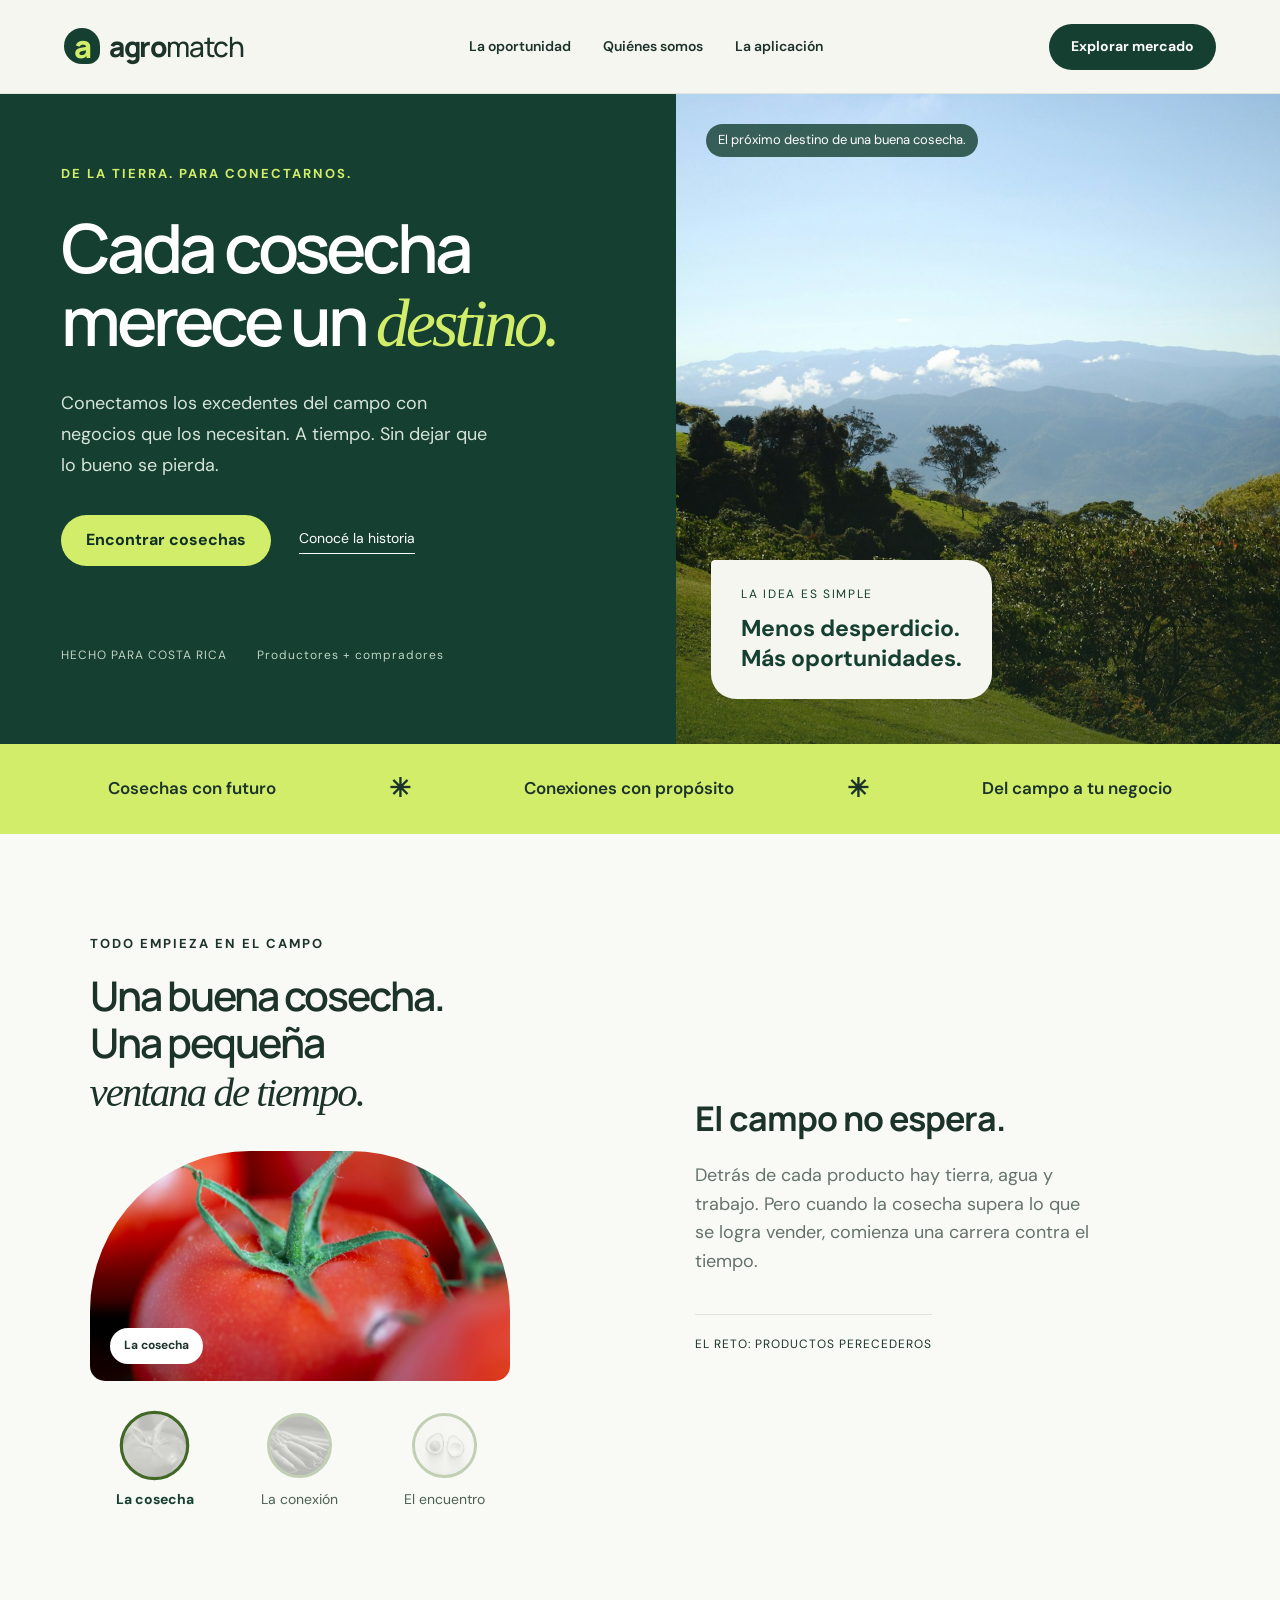
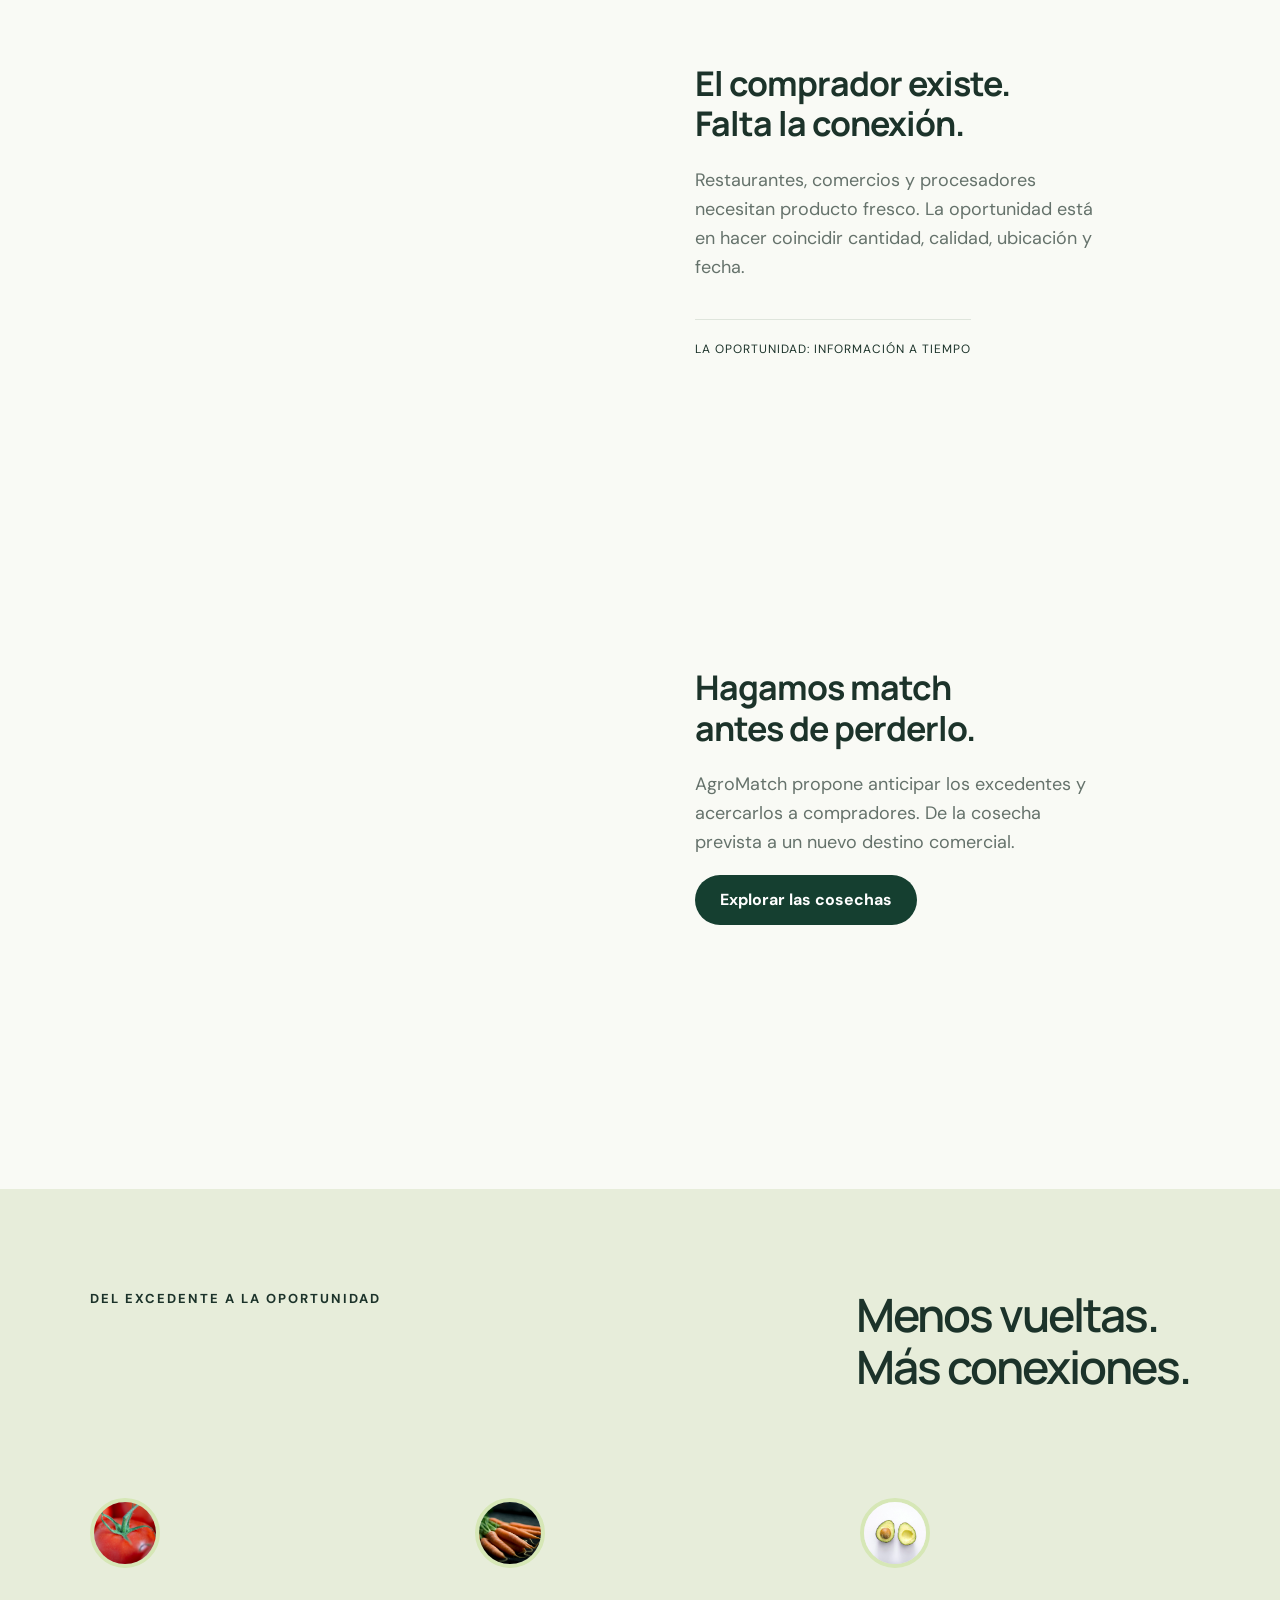
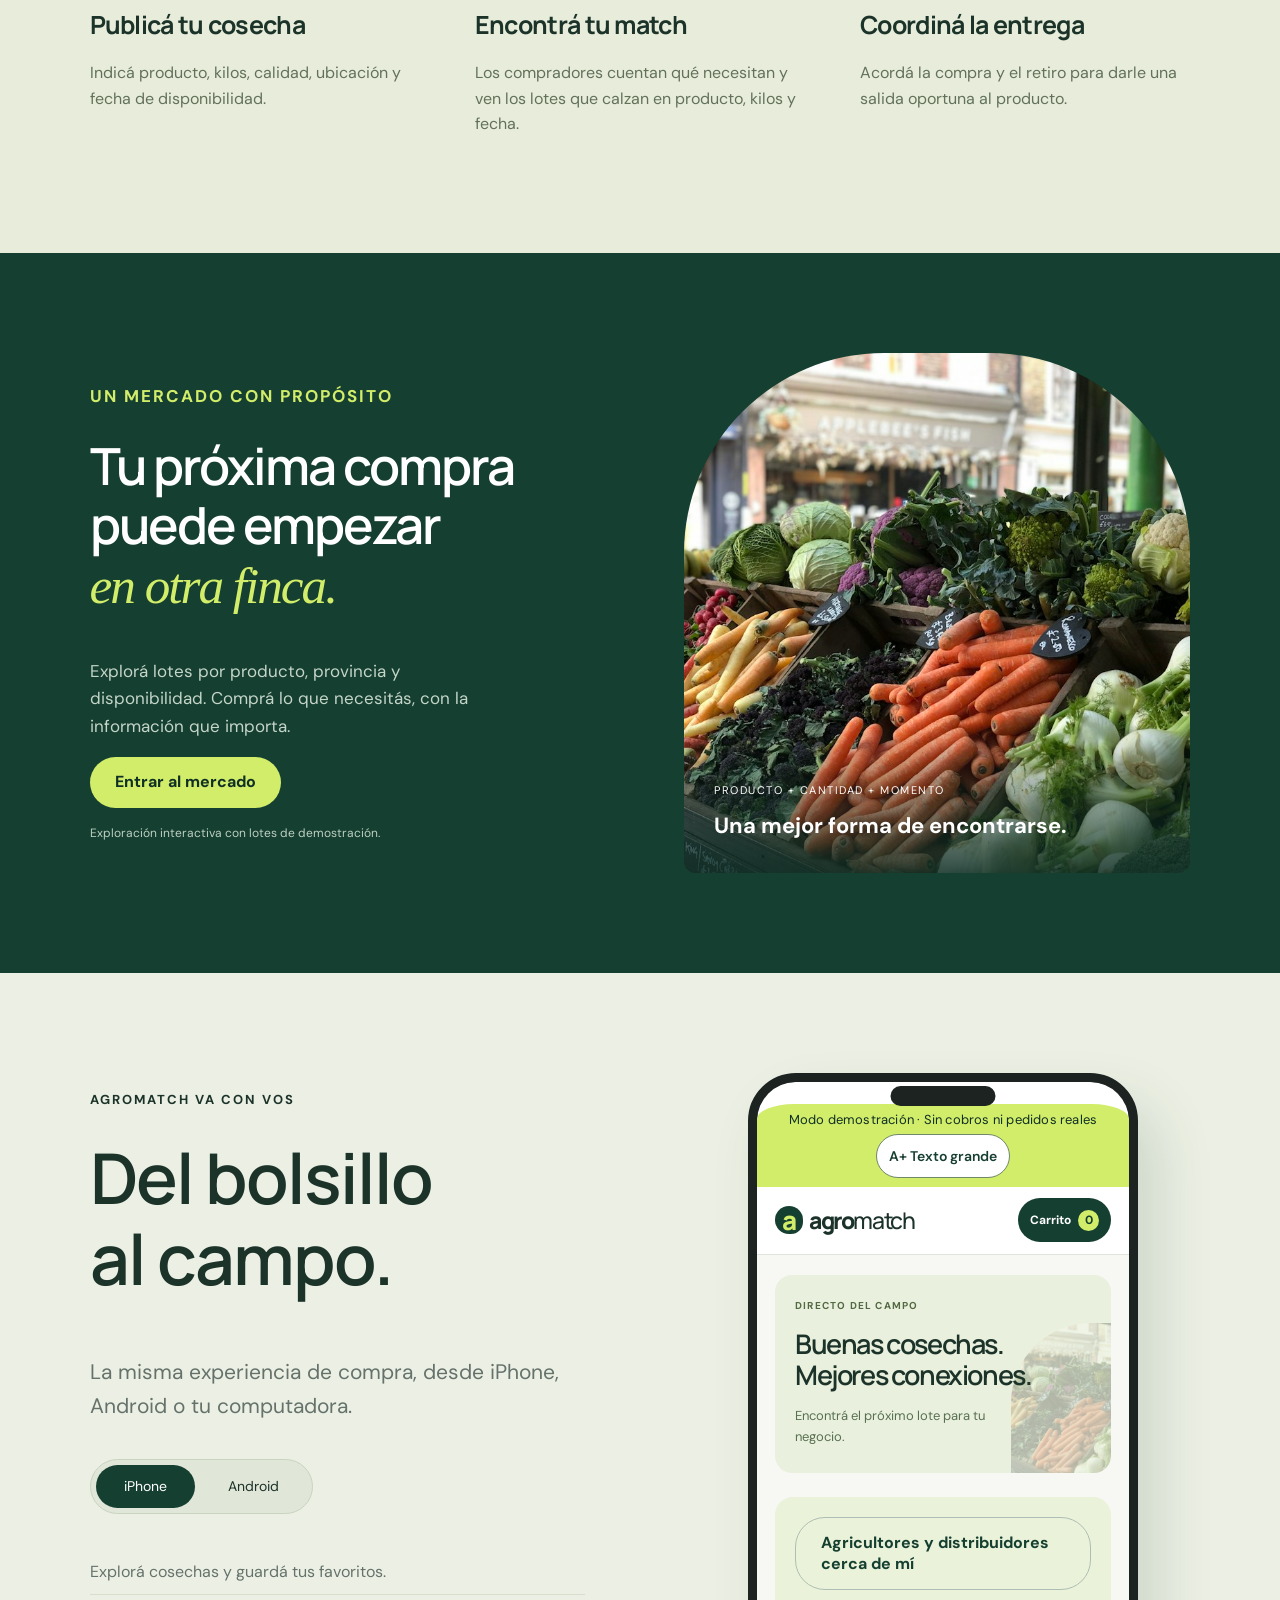
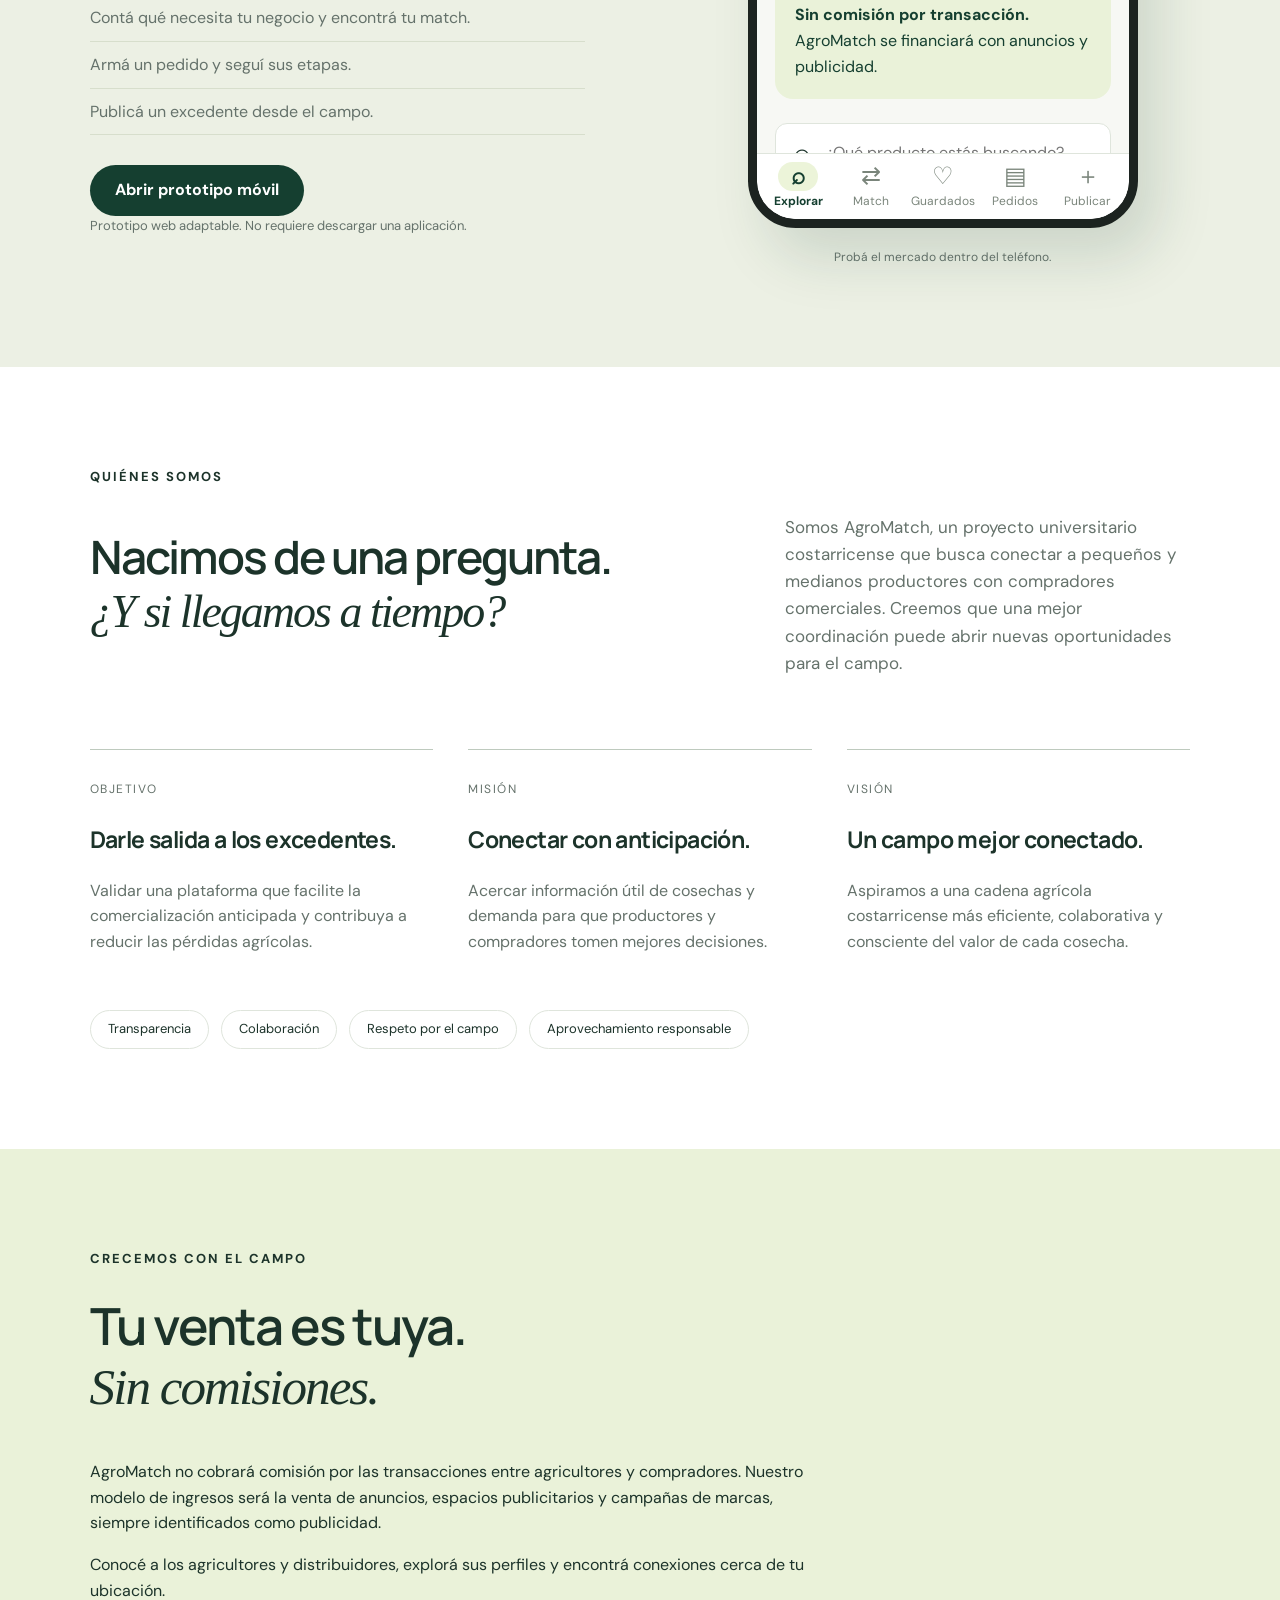
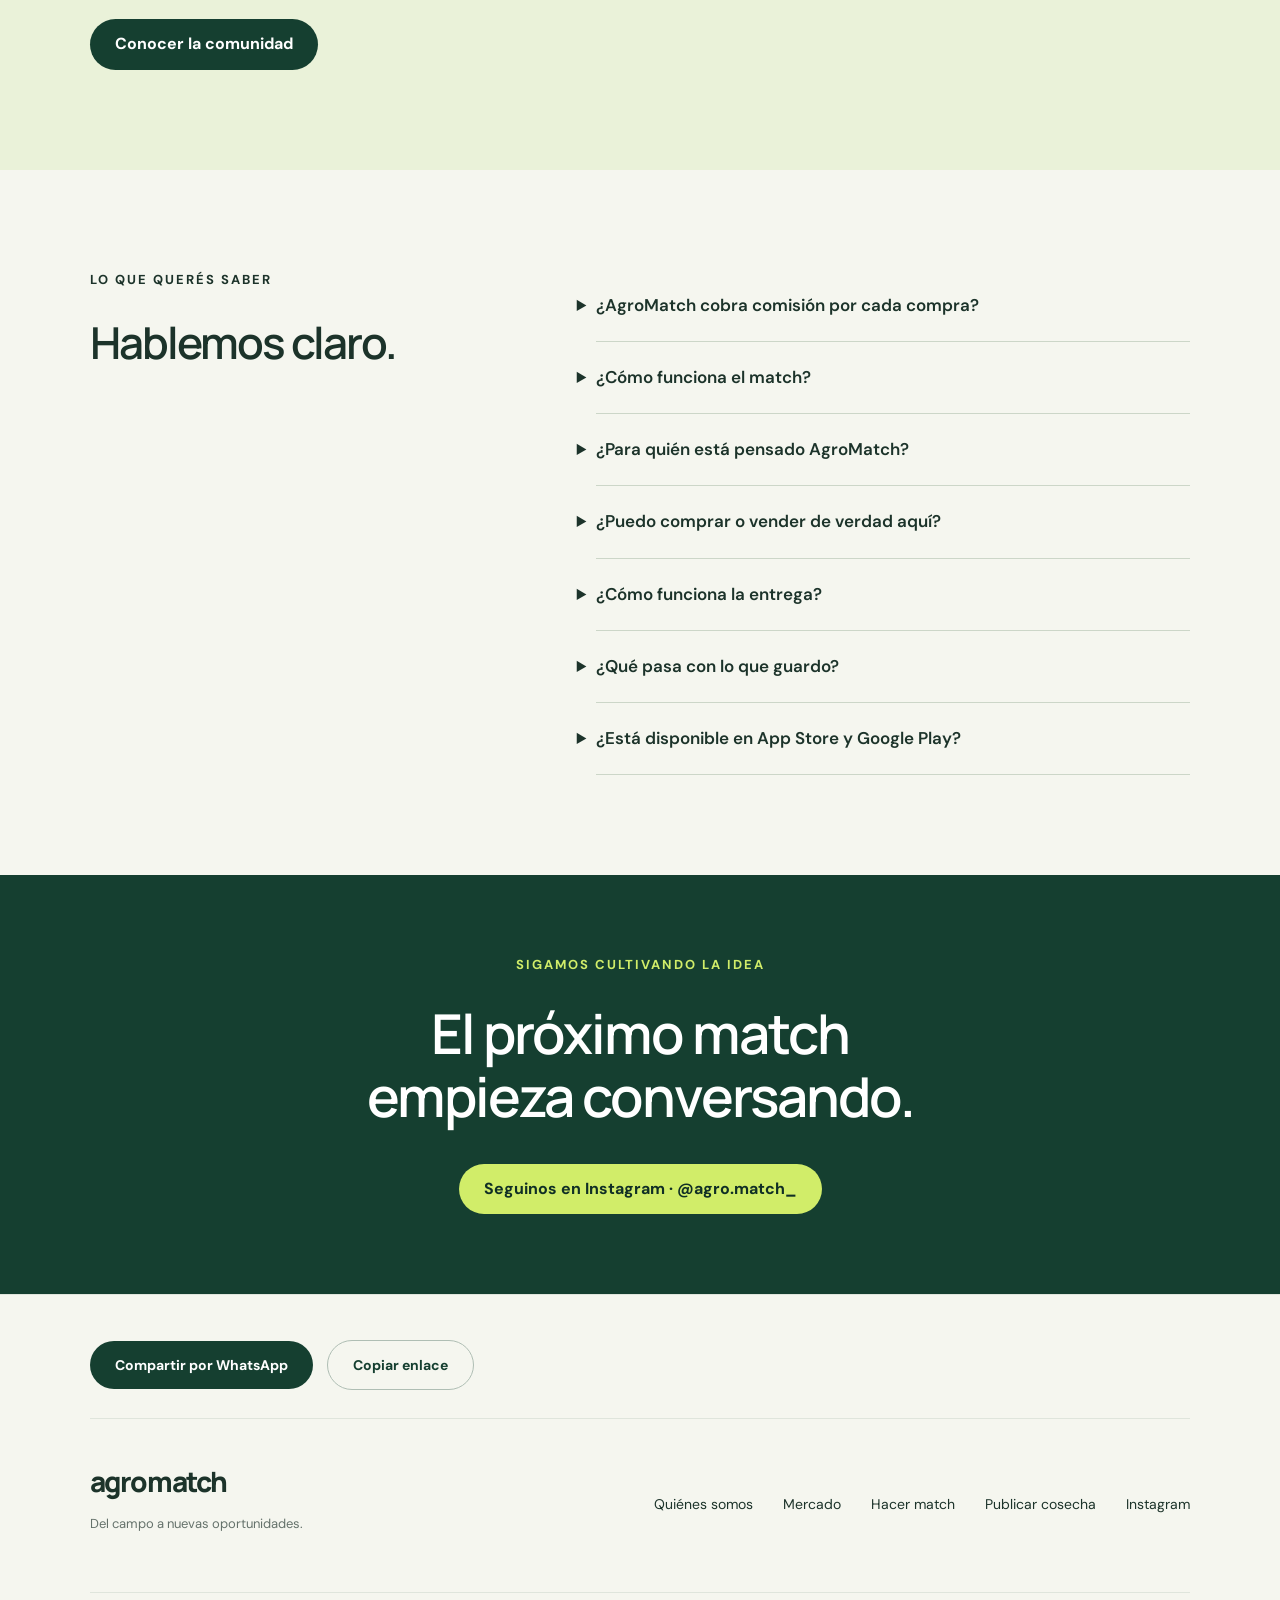
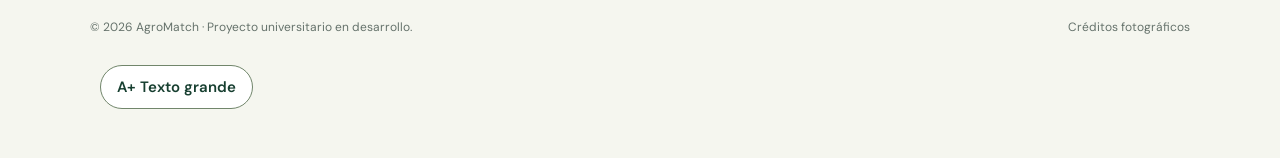
==== commit e7d5b712: "Pasa al español los nombres de archivos, fotos, enlaces, pruebas y documentación" ====
--- a/index.html
+++ b/index.html
@@ -1,11 +1,11 @@
-<!doctype html><html lang="es"><head><meta charset="utf-8"><meta name="viewport" content="width=device-width,initial-scale=1"><meta name="theme-color" content="#153f30"><meta name="description" content="AgroMatch conecta excedentes de cosecha con compradores comerciales en Costa Rica. Conocé el proyecto y explorá el marketplace."><title>AgroMatch · Cada cosecha merece un destino</title>
+<!doctype html><html lang="es"><head><meta charset="utf-8"><meta name="viewport" content="width=device-width,initial-scale=1"><meta name="theme-color" content="#153f30"><meta name="description" content="AgroMatch conecta excedentes de cosecha con compradores comerciales en Costa Rica. Conocé el proyecto y explorá el mercado."><title>AgroMatch · Cada cosecha merece un destino</title>
 <meta property="og:type" content="website">
 <meta property="og:site_name" content="AgroMatch">
 <meta property="og:locale" content="es_CR">
 <meta property="og:title" content="AgroMatch · Cada cosecha merece un destino">
 <meta property="og:description" content="Conectamos los excedentes del campo con negocios que los necesitan. Explorá cosechas de todo Costa Rica.">
 <meta property="og:url" content="https://juan080305.github.io/agromatch/">
-<meta property="og:image" content="https://juan080305.github.io/agromatch/assets/preview.jpg">
+<meta property="og:image" content="https://juan080305.github.io/agromatch/imagenes/vista-previa.jpg">
 <meta property="og:image:type" content="image/jpeg">
 <meta property="og:image:width" content="1200">
 <meta property="og:image:height" content="630">
@@ -16,14 +16,14 @@
 <meta name="apple-mobile-web-app-title" content="AgroMatch">
 <meta name="format-detection" content="telephone=no">
 <link rel="icon" type="image/svg+xml" href="data:image/svg+xml,%3Csvg xmlns='http://www.w3.org/2000/svg' viewBox='0 0 64 64'%3E%3Crect width='64' height='64' rx='16' fill='%23153f30'/%3E%3Cpath d='M17 43 31 16h6l12 27h-9l-3-7H27l-3 7zm13-14h5l-2-6z' fill='%23d1ed69'/%3E%3C/svg%3E">
-<link rel="icon" type="image/png" sizes="192x192" href="assets/icons/icon-192.png">
-<link rel="apple-touch-icon" href="assets/icons/apple-touch-icon.png">
-<link rel="manifest" href="manifest.webmanifest">
-<link rel="stylesheet" href="style.css"><link rel="stylesheet" href="accessibility.css"></head><body><a class="skip" href="#main">Ir al contenido</a><header class="site-nav"><a class="brand" href="index.html" aria-label="AgroMatch inicio"><span class="brand-icon">a</span>agro<span>match</span></a><nav aria-label="Principal"><a href="#historia">La oportunidad</a><a href="#nosotros">Quiénes somos</a><a href="#movil">La app</a></nav><a class="button small" href="market.html">Explorar mercado</a></header><main id="main"><section class="hero"><div class="hero-copy"><p class="eyebrow">DE LA TIERRA. PARA CONECTARNOS.</p><h1>Cada cosecha<br>merece un <em>destino.</em></h1><p class="intro">Conectamos los excedentes del campo con negocios que los necesitan. A tiempo. Sin dejar que lo bueno se pierda.</p><div class="actions"><a class="button lime" href="market.html">Encontrar cosechas</a><a class="text-link" href="#historia">Conocé la historia</a></div><div class="hero-foot"><span>HECHO PARA COSTA RICA</span><span>Productores + compradores</span></div></div><div class="hero-visual"><span class="image-label">El próximo destino de una buena cosecha.</span><div class="floating-note"><span class="micro">LA IDEA ES SIMPLE</span><strong>Menos desperdicio.<br>Más oportunidades.</strong></div></div></section><section class="intro-strip"><span>Cosechas con futuro</span><b>✳</b><span>Conexiones con propósito</span><b>✳</b><span>Del campo a tu negocio</span></section><section class="story" id="historia"><div class="story-sticky"><p class="eyebrow">TODO EMPIEZA EN EL CAMPO</p><h2>Una buena cosecha.<br>Una pequeña<br><em>ventana de tiempo.</em></h2><div class="story-photo"><img src="assets/tomatoes.jpg" alt="Tomates maduros en racimo" loading="lazy"><span id="chapter-label">La cosecha</span></div><nav class="harvest-progress" aria-label="Recorrido de la cosecha"><button type="button" class="harvest-stop" data-story="0" aria-label="Ir a la cosecha"><span class="vegetable-circle"><img src="assets/tomatoes.jpg" alt=""><span class="vegetable-fill"><img src="assets/tomatoes.jpg" alt=""></span></span><span>La cosecha</span></button><button type="button" class="harvest-stop" data-story="1" aria-label="Ir a la conexión"><span class="vegetable-circle"><img src="assets/carrots.jpg" alt=""><span class="vegetable-fill"><img src="assets/carrots.jpg" alt=""></span></span><span>La conexión</span></button><button type="button" class="harvest-stop" data-story="2" aria-label="Ir a el encuentro"><span class="vegetable-circle"><img src="assets/avocado.jpg" alt=""><span class="vegetable-fill"><img src="assets/avocado.jpg" alt=""></span></span><span>El encuentro</span></button></nav></div><div class="story-chapters"><article data-chapter="La cosecha" class="reveal"><h3>El campo no espera.</h3><p>Detrás de cada producto hay tierra, agua y trabajo. Pero cuando la cosecha supera lo que se logra vender, comienza una carrera contra el tiempo.</p><span class="chapter-tag">El reto: productos perecederos</span></article><article data-chapter="La conexión" class="reveal"><h3>El comprador existe.<br>Falta la conexión.</h3><p>Restaurantes, comercios y procesadores necesitan producto fresco. La oportunidad está en hacer coincidir cantidad, calidad, ubicación y fecha.</p><span class="chapter-tag">La oportunidad: información a tiempo</span></article><article data-chapter="El encuentro" class="reveal"><h3>Hagamos match<br>antes de perderlo.</h3><p>AgroMatch propone anticipar los excedentes y acercarlos a compradores. De la cosecha prevista a un nuevo destino comercial.</p><a href="market.html" class="button">Explorar las cosechas</a></article></div></section>
-<section class="how section" id="funciona"><div><p class="eyebrow">DEL EXCEDENTE A LA OPORTUNIDAD</p><h2>Menos vueltas.<br>Más conexiones.</h2></div><div class="steps"><article><img class="step-vegetable" src="assets/tomatoes.jpg" alt=""><h3>Publicá tu cosecha</h3><p>Indicá producto, kilos, calidad, ubicación y fecha de disponibilidad.</p></article><article><img class="step-vegetable" src="assets/carrots.jpg" alt=""><h3>Encontrá tu match</h3><p>Los compradores cuentan qué necesitan y ven los lotes que calzan en producto, kilos y fecha.</p></article><article><img class="step-vegetable" src="assets/avocado.jpg" alt=""><h3>Coordiná la entrega</h3><p>Acordá la compra y el retiro para darle una salida oportuna al producto.</p></article></div></section>
-<section class="market-teaser section"><div class="teaser-copy"><p class="eyebrow">UN MERCADO CON PROPÓSITO</p><h2>Tu próxima compra<br>puede empezar<br><em>en otra finca.</em></h2><p>Explorá lotes por producto, provincia y disponibilidad. Comprá lo que necesitás, con la información que importa.</p><a class="button lime" href="market.html">Entrar al marketplace</a><small>Exploración interactiva con lotes de demostración.</small></div><div class="teaser-photo"><img src="assets/vegetables.jpg" alt="Variedad de vegetales frescos en un mercado" loading="lazy"><div class="photo-caption"><span>PRODUCTO + CANTIDAD + MOMENTO</span><strong>Una mejor forma de encontrarse.</strong></div></div></section>
-<section class="section mobile-showcase" id="movil"><div><p class="eyebrow">AGROMATCH VA CON VOS</p><h2>Del bolsillo<br>al campo.</h2><p class="lead">La misma experiencia de compra, desde iPhone, Android o tu computadora.</p><div class="device-switch" role="group" aria-label="Elegir prototipo móvil"><button class="active" data-device="ios" aria-pressed="true">iPhone</button><button data-device="android" aria-pressed="false">Android</button></div><ul class="plain-list"><li>Explorá cosechas y guardá tus favoritos.</li><li>Contá qué necesita tu negocio y encontrá tu match.</li><li>Armá un pedido y seguí sus etapas.</li><li>Publicá un excedente desde el campo.</li></ul><a id="open-mobile" class="button" href="market.html?device=ios" target="_blank" rel="noopener">Abrir prototipo móvil</a><p class="fine">Prototipo web adaptable. No requiere descargar una aplicación.</p></div><div class="phone-area"><div class="phone ios" id="phone"><div class="phone-hardware" aria-hidden="true"></div><iframe id="app-preview" title="Prototipo interactivo de AgroMatch para iPhone" src="market.html?device=ios&amp;embed=1" loading="lazy"></iframe></div><span class="phone-caption">Probá el marketplace dentro del teléfono.</span></div></section>
+<link rel="icon" type="image/png" sizes="192x192" href="imagenes/iconos/icono-192.png">
+<link rel="apple-touch-icon" href="imagenes/iconos/icono-apple.png">
+<link rel="manifest" href="manifiesto.webmanifest">
+<link rel="stylesheet" href="estilos.css"><link rel="stylesheet" href="accesibilidad.css"></head><body><a class="skip" href="#main">Ir al contenido</a><header class="site-nav"><a class="brand" href="index.html" aria-label="AgroMatch inicio"><span class="brand-icon">a</span>agro<span>match</span></a><nav aria-label="Principal"><a href="#historia">La oportunidad</a><a href="#nosotros">Quiénes somos</a><a href="#movil">La aplicación</a></nav><a class="button small" href="mercado.html">Explorar mercado</a></header><main id="main"><section class="hero"><div class="hero-copy"><p class="eyebrow">DE LA TIERRA. PARA CONECTARNOS.</p><h1>Cada cosecha<br>merece un <em>destino.</em></h1><p class="intro">Conectamos los excedentes del campo con negocios que los necesitan. A tiempo. Sin dejar que lo bueno se pierda.</p><div class="actions"><a class="button lime" href="mercado.html">Encontrar cosechas</a><a class="text-link" href="#historia">Conocé la historia</a></div><div class="hero-foot"><span>HECHO PARA COSTA RICA</span><span>Productores + compradores</span></div></div><div class="hero-visual"><span class="image-label">El próximo destino de una buena cosecha.</span><div class="floating-note"><span class="micro">LA IDEA ES SIMPLE</span><strong>Menos desperdicio.<br>Más oportunidades.</strong></div></div></section><section class="intro-strip"><span>Cosechas con futuro</span><b>✳</b><span>Conexiones con propósito</span><b>✳</b><span>Del campo a tu negocio</span></section><section class="story" id="historia"><div class="story-sticky"><p class="eyebrow">TODO EMPIEZA EN EL CAMPO</p><h2>Una buena cosecha.<br>Una pequeña<br><em>ventana de tiempo.</em></h2><div class="story-photo"><img src="imagenes/tomates.jpg" alt="Tomates maduros en racimo" loading="lazy"><span id="chapter-label">La cosecha</span></div><nav class="harvest-progress" aria-label="Recorrido de la cosecha"><button type="button" class="harvest-stop" data-story="0" aria-label="Ir a la cosecha"><span class="vegetable-circle"><img src="imagenes/tomates.jpg" alt=""><span class="vegetable-fill"><img src="imagenes/tomates.jpg" alt=""></span></span><span>La cosecha</span></button><button type="button" class="harvest-stop" data-story="1" aria-label="Ir a la conexión"><span class="vegetable-circle"><img src="imagenes/zanahorias.jpg" alt=""><span class="vegetable-fill"><img src="imagenes/zanahorias.jpg" alt=""></span></span><span>La conexión</span></button><button type="button" class="harvest-stop" data-story="2" aria-label="Ir a el encuentro"><span class="vegetable-circle"><img src="imagenes/aguacate.jpg" alt=""><span class="vegetable-fill"><img src="imagenes/aguacate.jpg" alt=""></span></span><span>El encuentro</span></button></nav></div><div class="story-chapters"><article data-chapter="La cosecha" class="reveal"><h3>El campo no espera.</h3><p>Detrás de cada producto hay tierra, agua y trabajo. Pero cuando la cosecha supera lo que se logra vender, comienza una carrera contra el tiempo.</p><span class="chapter-tag">El reto: productos perecederos</span></article><article data-chapter="La conexión" class="reveal"><h3>El comprador existe.<br>Falta la conexión.</h3><p>Restaurantes, comercios y procesadores necesitan producto fresco. La oportunidad está en hacer coincidir cantidad, calidad, ubicación y fecha.</p><span class="chapter-tag">La oportunidad: información a tiempo</span></article><article data-chapter="El encuentro" class="reveal"><h3>Hagamos match<br>antes de perderlo.</h3><p>AgroMatch propone anticipar los excedentes y acercarlos a compradores. De la cosecha prevista a un nuevo destino comercial.</p><a href="mercado.html" class="button">Explorar las cosechas</a></article></div></section>
+<section class="how section" id="funciona"><div><p class="eyebrow">DEL EXCEDENTE A LA OPORTUNIDAD</p><h2>Menos vueltas.<br>Más conexiones.</h2></div><div class="steps"><article><img class="step-vegetable" src="imagenes/tomates.jpg" alt=""><h3>Publicá tu cosecha</h3><p>Indicá producto, kilos, calidad, ubicación y fecha de disponibilidad.</p></article><article><img class="step-vegetable" src="imagenes/zanahorias.jpg" alt=""><h3>Encontrá tu match</h3><p>Los compradores cuentan qué necesitan y ven los lotes que calzan en producto, kilos y fecha.</p></article><article><img class="step-vegetable" src="imagenes/aguacate.jpg" alt=""><h3>Coordiná la entrega</h3><p>Acordá la compra y el retiro para darle una salida oportuna al producto.</p></article></div></section>
+<section class="market-teaser section"><div class="teaser-copy"><p class="eyebrow">UN MERCADO CON PROPÓSITO</p><h2>Tu próxima compra<br>puede empezar<br><em>en otra finca.</em></h2><p>Explorá lotes por producto, provincia y disponibilidad. Comprá lo que necesitás, con la información que importa.</p><a class="button lime" href="mercado.html">Entrar al mercado</a><small>Exploración interactiva con lotes de demostración.</small></div><div class="teaser-photo"><img src="imagenes/vegetales.jpg" alt="Variedad de vegetales frescos en un mercado" loading="lazy"><div class="photo-caption"><span>PRODUCTO + CANTIDAD + MOMENTO</span><strong>Una mejor forma de encontrarse.</strong></div></div></section>
+<section class="section mobile-showcase" id="movil"><div><p class="eyebrow">AGROMATCH VA CON VOS</p><h2>Del bolsillo<br>al campo.</h2><p class="lead">La misma experiencia de compra, desde iPhone, Android o tu computadora.</p><div class="device-switch" role="group" aria-label="Elegir prototipo móvil"><button class="active" data-device="ios" aria-pressed="true">iPhone</button><button data-device="android" aria-pressed="false">Android</button></div><ul class="plain-list"><li>Explorá cosechas y guardá tus favoritos.</li><li>Contá qué necesita tu negocio y encontrá tu match.</li><li>Armá un pedido y seguí sus etapas.</li><li>Publicá un excedente desde el campo.</li></ul><a id="open-mobile" class="button" href="mercado.html?dispositivo=ios" target="_blank" rel="noopener">Abrir prototipo móvil</a><p class="fine">Prototipo web adaptable. No requiere descargar una aplicación.</p></div><div class="phone-area"><div class="phone ios" id="phone"><div class="phone-hardware" aria-hidden="true"></div><iframe id="app-preview" title="Prototipo interactivo de AgroMatch para iPhone" src="mercado.html?dispositivo=ios&amp;incrustado=1" loading="lazy"></iframe></div><span class="phone-caption">Probá el mercado dentro del teléfono.</span></div></section>
 <section class="about section" id="nosotros"><p class="eyebrow">QUIÉNES SOMOS</p><div class="about-heading"><h2>Nacimos de una pregunta.<br><em>¿Y si llegamos a tiempo?</em></h2><p>Somos AgroMatch, un proyecto universitario costarricense que busca conectar a pequeños y medianos productores con compradores comerciales. Creemos que una mejor coordinación puede abrir nuevas oportunidades para el campo.</p></div><div class="purpose-grid"><article><span>OBJETIVO</span><h3>Darle salida a los excedentes.</h3><p>Validar una plataforma que facilite la comercialización anticipada y contribuya a reducir las pérdidas agrícolas.</p></article><article><span>MISIÓN</span><h3>Conectar con anticipación.</h3><p>Acercar información útil de cosechas y demanda para que productores y compradores tomen mejores decisiones.</p></article><article><span>VISIÓN</span><h3>Un campo mejor conectado.</h3><p>Aspiramos a una cadena agrícola costarricense más eficiente, colaborativa y consciente del valor de cada cosecha.</p></article></div><div class="values"><span>Transparencia</span><span>Colaboración</span><span>Respeto por el campo</span><span>Aprovechamiento responsable</span></div></section>
-<section class="section community-promo"><p class="eyebrow">CRECEMOS CON EL CAMPO</p><h2>Tu venta es tuya.<br><em>Sin comisiones.</em></h2><p>AgroMatch no cobrará comisión por las transacciones entre agricultores y compradores. Nuestro modelo de ingresos será la venta de anuncios, espacios publicitarios y campañas de marcas, siempre identificados como publicidad.</p><p>Conocé a los agricultores y distribuidores, explorá sus perfiles y encontrá conexiones cerca de tu ubicación.</p><a class="button" href="community.html">Conocer la comunidad</a></section><section class="section faq-section"><div><p class="eyebrow">LO QUE QUERÉS SABER</p><h2>Hablemos claro.</h2></div><div class="faq"><details><summary>¿AgroMatch cobra comisión por cada compra?</summary><p>No. AgroMatch no cobra comisión por transacción. Se financiará con anuncios y otras formas de publicidad claramente identificadas. Los eventuales costos de transporte o de proveedores de pago son independientes y deben informarse antes de confirmar una compra.</p></details><details><summary>¿Cómo funciona el match?</summary><p>Contás qué producto, cuántos kilos y para cuándo lo necesitás. AgroMatch compara tu solicitud con los lotes publicados y te muestra cuáles calzan en todo y qué le falta a los demás: kilos, fecha, provincia o precio. Los productores ven esas solicitudes y pueden publicar un lote para responderlas.</p></details><details><summary>¿Para quién está pensado AgroMatch?</summary><p>Para pequeños y medianos productores agrícolas y compradores comerciales: restaurantes, hoteles, comercios y procesadores.</p></details><details><summary>¿Puedo comprar o vender de verdad aquí?</summary><p>Esta versión es un prototipo. Podés recorrer el catálogo, publicar lotes de prueba y simular pedidos. No hay cobros, envíos ni transacciones reales.</p></details><details><summary>¿Cómo funciona la entrega?</summary><p>El modelo contempla coordinar el retiro entre productor y comprador. En el prototipo podés elegir retiro en finca y recorrer un seguimiento simulado.</p></details><details><summary>¿Qué pasa con lo que guardo?</summary><p>El carrito, favoritos, lotes y pedidos de prueba se guardan únicamente en este navegador. No se envían a productores ni se comparten con otros dispositivos. Podés borrarlos desde el marketplace.</p></details><details><summary>¿Está disponible en App Store y Google Play?</summary><p>Por ahora se puede probar desde el navegador de iPhone y Android. Las vistas móviles muestran el recorrido propuesto; todavía no son aplicaciones publicadas en las tiendas.</p></details></div></section>
+<section class="section community-promo"><p class="eyebrow">CRECEMOS CON EL CAMPO</p><h2>Tu venta es tuya.<br><em>Sin comisiones.</em></h2><p>AgroMatch no cobrará comisión por las transacciones entre agricultores y compradores. Nuestro modelo de ingresos será la venta de anuncios, espacios publicitarios y campañas de marcas, siempre identificados como publicidad.</p><p>Conocé a los agricultores y distribuidores, explorá sus perfiles y encontrá conexiones cerca de tu ubicación.</p><a class="button" href="comunidad.html">Conocer la comunidad</a></section><section class="section faq-section"><div><p class="eyebrow">LO QUE QUERÉS SABER</p><h2>Hablemos claro.</h2></div><div class="faq"><details><summary>¿AgroMatch cobra comisión por cada compra?</summary><p>No. AgroMatch no cobra comisión por transacción. Se financiará con anuncios y otras formas de publicidad claramente identificadas. Los eventuales costos de transporte o de proveedores de pago son independientes y deben informarse antes de confirmar una compra.</p></details><details><summary>¿Cómo funciona el match?</summary><p>Contás qué producto, cuántos kilos y para cuándo lo necesitás. AgroMatch compara tu solicitud con los lotes publicados y te muestra cuáles calzan en todo y qué le falta a los demás: kilos, fecha, provincia o precio. Los productores ven esas solicitudes y pueden publicar un lote para responderlas.</p></details><details><summary>¿Para quién está pensado AgroMatch?</summary><p>Para pequeños y medianos productores agrícolas y compradores comerciales: restaurantes, hoteles, comercios y procesadores.</p></details><details><summary>¿Puedo comprar o vender de verdad aquí?</summary><p>Esta versión es un prototipo. Podés recorrer el catálogo, publicar lotes de prueba y simular pedidos. No hay cobros, envíos ni transacciones reales.</p></details><details><summary>¿Cómo funciona la entrega?</summary><p>El modelo contempla coordinar el retiro entre productor y comprador. En el prototipo podés elegir retiro en finca y recorrer un seguimiento simulado.</p></details><details><summary>¿Qué pasa con lo que guardo?</summary><p>El carrito, favoritos, lotes y pedidos de prueba se guardan únicamente en este navegador. No se envían a productores ni se comparten con otros dispositivos. Podés borrarlos desde el mercado.</p></details><details><summary>¿Está disponible en App Store y Google Play?</summary><p>Por ahora se puede probar desde el navegador de iPhone y Android. Las vistas móviles muestran el recorrido propuesto; todavía no son aplicaciones publicadas en las tiendas.</p></details></div></section>
 <section class="instagram-section"><p class="eyebrow">SIGAMOS CULTIVANDO LA IDEA</p><h2>El próximo match<br>empieza conversando.</h2><a class="button lime" href="https://www.instagram.com/agro.match_/" target="_blank" rel="noopener noreferrer">Seguinos en Instagram · @agro.match_</a></section>
-</main><footer><div><a class="brand" href="index.html">agromatch</a><p>Del campo a nuevas oportunidades.</p></div><div class="footer-links"><a href="#nosotros">Quiénes somos</a><a href="market.html">Marketplace</a><a href="market.html?view=match">Hacer match</a><a href="market.html?view=sell">Publicar cosecha</a><a href="https://www.instagram.com/agro.match_/" target="_blank" rel="noopener noreferrer">Instagram</a></div><div class="footer-bottom"><span>© 2026 AgroMatch · Proyecto universitario en desarrollo.</span><span><a href="creditos.html">Créditos fotográficos</a></span></div></footer><script src="site.js"></script><script src="accessibility.js"></script></body></html>
+</main><footer><div><a class="brand" href="index.html">agromatch</a><p>Del campo a nuevas oportunidades.</p></div><div class="footer-links"><a href="#nosotros">Quiénes somos</a><a href="mercado.html">Mercado</a><a href="mercado.html?vista=solicitudes">Hacer match</a><a href="mercado.html?vista=publicar">Publicar cosecha</a><a href="https://www.instagram.com/agro.match_/" target="_blank" rel="noopener noreferrer">Instagram</a></div><div class="footer-bottom"><span>© 2026 AgroMatch · Proyecto universitario en desarrollo.</span><span><a href="creditos.html">Créditos fotográficos</a></span></div></footer><script src="inicio.js"></script><script src="accesibilidad.js"></script></body></html>
--- a/estilos.css
+++ b/estilos.css
@@ -0,0 +1,7 @@
+@import url('https://fonts.googleapis.com/css2?family=DM+Sans:wght@400;500;600;700&family=Manrope:wght@400;500;600;700;800&display=swap');
+:root{--forest:#153f30;--deep:#102f25;--lime:#d1ed69;--paper:#f5f6ef;--ink:#1c332a;--muted:#65726b;--line:#dfe5dc;--white:#fff;--radius:22px}*{box-sizing:border-box}html{scroll-behavior:smooth;scroll-padding-top:95px}body{margin:0;background:var(--paper);color:var(--ink);font:16px/1.6 'DM Sans',sans-serif}h1,h2,h3,h4,p{margin-top:0}h1,h2,h3,.brand{font-family:Manrope,sans-serif}a{color:inherit;text-decoration:none}button,input,select,textarea{font:inherit}button,a,input,select,textarea{touch-action:manipulation}button{cursor:pointer}button:disabled{cursor:not-allowed;opacity:.5}a:focus-visible,button:focus-visible,input:focus-visible,select:focus-visible,summary:focus-visible{outline:3px solid #c17126;outline-offset:4px}.skip{position:fixed;top:-70px;background:white;padding:12px;z-index:99}.skip:focus{top:0}.site-nav{height:94px;display:flex;align-items:center;justify-content:space-between;padding:0 5%;background:var(--paper);position:sticky;top:0;z-index:20;border-bottom:1px solid var(--line)}.brand{font-size:28px;font-weight:800;letter-spacing:-1.4px;display:inline-flex;align-items:center;gap:0}.brand>span:not(.brand-icon){font-weight:500}.brand-icon{display:inline-grid;place-items:center;background:var(--forest);color:var(--lime);width:36px;height:36px;border-radius:50% 50% 12px 50%;margin-right:9px;font-size:31px;line-height:1}.brand i{font:12px sans-serif;align-self:flex-start;margin-top:10px;margin-left:3px}.site-nav nav{display:flex;gap:32px;font-size:14px;font-weight:600}.button{border:0;background:var(--forest);color:white;padding:15px 25px;border-radius:30px;display:inline-flex;align-items:center;justify-content:center;gap:10px;font-weight:700;line-height:1.3;min-height:46px}.button:hover{filter:brightness(1.09);transform:translateY(-1px)}.button.small{padding:12px 22px;font-size:14px}.button.lime{background:var(--lime);color:var(--deep)}.button.outline{background:transparent;color:var(--forest);border:1px solid #afbeb4}.hero{display:grid;grid-template-columns:1.12fr 1fr;min-height:650px;background:var(--forest);color:white}.hero-copy{padding:70px 8% 38px 9%}.eyebrow{font-size:13px;font-weight:700;letter-spacing:2px;margin-bottom:26px}.hero .eyebrow{color:var(--lime)}h1{font-size:clamp(44px,5.3vw,80px);line-height:1.08;font-weight:600;letter-spacing:-4px;margin-bottom:28px}h1 em{font-family:Georgia,serif;font-weight:400;color:var(--lime)}.intro{max-width:440px;font-size:18px;color:#d6e4d9;line-height:1.7}.actions{display:flex;align-items:center;gap:28px;margin-top:35px;flex-wrap:wrap}.text-link{font-size:14px;border-bottom:1px solid;padding-bottom:4px}.hero-foot{display:flex;gap:30px;margin-top:80px;font-size:12px;letter-spacing:1px;color:#c0d2c6}.hero-visual{position:relative;background:linear-gradient(135deg,#315e39,#193c2b);min-height:520px;overflow:hidden;background-size:cover;background-position:center}.hero-visual:after{content:'';position:absolute;inset:0;background:linear-gradient(transparent 40%,#102f2577)}.image-label{position:absolute;top:30px;left:30px;font-size:13px;color:white;z-index:1}.floating-note{position:absolute;bottom:45px;left:35px;background:var(--paper);padding:25px 30px;border-radius:4px 25px 25px;color:var(--forest);z-index:1}.micro{font-size:12px;letter-spacing:1.7px;display:block;margin-bottom:10px}.floating-note strong{font-size:23px;line-height:1.3;display:block}.intro-strip{display:flex;justify-content:space-around;align-items:center;gap:24px;padding:24px 5%;background:var(--lime);font-size:17px;font-weight:600}.intro-strip b{font-size:26px}.section{padding:100px 7%}h2{font-size:clamp(34px,4vw,59px);line-height:1.15;letter-spacing:-2px;font-weight:600}.lead{font-size:21px;color:var(--muted);max-width:680px}footer{padding:45px 7%;display:flex;justify-content:space-between;gap:24px;flex-wrap:wrap;border-top:1px solid var(--line)}@media(max-width:800px){.site-nav{height:76px;padding:0 5%}.site-nav nav{display:none}.brand{font-size:23px}.site-nav .button{font-size:12px;padding:11px 16px}.hero{grid-template-columns:1fr}.hero-copy{padding:50px 6% 35px}h1{letter-spacing:-2.5px}.hero-foot{margin-top:40px;gap:18px}.hero-visual{min-height:380px}.intro-strip{font-size:13px;gap:12px;padding:18px 5%}.intro-strip span:last-child,.intro-strip b:last-of-type{display:none}.section{padding:65px 6%}h2{letter-spacing:-1.5px}.lead{font-size:18px}footer{font-size:14px}}@media(prefers-reduced-motion:reduce){html{scroll-behavior:auto}*,*:before,*:after{animation:none!important;transition:none!important}}
+.hero-visual{background-image:url('imagenes/finca-cartago.jpg');background-position:50% 65%}.story{display:grid;grid-template-columns:1fr 1fr;gap:10%;padding:100px 7%;background:#f9faf5}.story-sticky{position:sticky;top:130px;align-self:start}.story h2{font-size:clamp(34px,3.6vw,52px)}.story h2 em,.teaser-copy h2 em,.about h2 em{font-family:Georgia,serif;font-weight:400}.story-photo{position:relative;max-width:420px;margin-top:35px;height:270px;border-radius:160px 160px 15px 15px;overflow:hidden}.story-photo img{width:100%;height:100%;object-fit:cover}.story-photo span{position:absolute;bottom:17px;left:20px;background:white;padding:8px 14px;border-radius:20px;font-size:12px;font-weight:700}.story-progress{height:3px;width:100%;max-width:420px;background:#dfe5d4;margin-top:22px}.story-progress i{display:block;height:100%;width:33%;background:var(--forest);transition:width .7s}.story-chapters article{min-height:75vh;display:flex;flex-direction:column;justify-content:center;align-items:flex-start;padding:50px 0}.chapter-number{font:italic 80px Georgia,serif;color:#b5c692;margin-bottom:25px}.story-chapters h3{font-size:34px;line-height:1.2;letter-spacing:-1px;margin-bottom:22px}.story-chapters p{font-size:18px;color:var(--muted);max-width:400px}.chapter-tag{font-size:12px;text-transform:uppercase;letter-spacing:1px;border-top:1px solid var(--line);padding-top:20px;margin-top:20px}.reveal{opacity:.35;transform:translateY(25px);transition:opacity .7s,transform .7s}.reveal.in-view{opacity:1;transform:none}.how{background:#e7edda}.how>div:first-child{display:flex;justify-content:space-between;gap:40px;align-items:flex-start}.how h2{font-size:46px}.steps{display:grid;grid-template-columns:repeat(3,1fr);gap:55px;margin-top:65px}.steps b{border:1px solid #b4c1aa;padding:11px 15px;border-radius:50%;font-size:15px}.steps h3{margin:30px 0 15px;font-size:25px;letter-spacing:-.7px}.steps p{color:#63715b;font-size:16px}.market-teaser{display:grid;grid-template-columns:1fr 1fr;gap:8%;background:var(--forest);color:white}.teaser-copy{align-self:center}.teaser-copy .eyebrow{color:var(--lime)}.teaser-copy h2{font-size:clamp(36px,4vw,60px)}.teaser-copy h2 em{color:var(--lime)}.teaser-copy p{color:#c4d5c9;max-width:390px;font-size:17px}.teaser-copy small{display:block;font-size:12px;color:#bdd0c2;margin-top:16px}.teaser-photo{position:relative;min-height:520px;overflow:hidden;border-radius:200px 200px 12px 12px}.teaser-photo img{width:100%;height:100%;position:absolute;object-fit:cover}.photo-caption{position:absolute;bottom:0;padding:60px 30px 30px;background:linear-gradient(transparent,#102f25dd);width:100%}.photo-caption span{display:block;font-size:11px;letter-spacing:1.5px;margin-bottom:8px}.photo-caption strong{font-size:22px}.mobile-showcase{display:grid;grid-template-columns:1fr 1fr;align-items:center;gap:10%;background:#ecf0e4}.mobile-showcase h2{font-size:70px}.device-switch{display:inline-flex;gap:5px;border:1px solid #c9d3c0;background:#e1e7d8;border-radius:30px;padding:5px;margin:15px 0}.device-switch button{border:0;background:none;border-radius:25px;padding:10px 28px;font-size:14px;color:var(--ink)}.device-switch button.active{background:var(--forest);color:white}.plain-list{padding:0;list-style:none;color:var(--muted);margin:20px 0 30px}.plain-list li{padding:10px 0;border-bottom:1px solid #d7decc}.phone-area{display:flex;align-items:center;flex-direction:column;gap:20px}.phone{border:9px solid #1c2320;border-radius:48px;width:390px;max-width:100%;height:755px;position:relative;background:#1c2320;box-shadow:20px 30px 55px #153f3025;overflow:hidden}.phone iframe{width:100%;height:100%;border:0;background:white;border-radius:37px;padding-top:22px}.phone-hardware{width:105px;height:20px;position:absolute;top:4px;left:50%;transform:translateX(-50%);background:#1c2320;border-radius:20px;z-index:3}.phone.android{border-radius:30px;border-width:7px}.phone.android iframe{border-radius:22px}.phone.android .phone-hardware{width:10px;height:10px;top:7px}.phone-caption{font-size:12px;color:var(--muted)}.about{background:white}.about-heading{display:grid;grid-template-columns:1.5fr 1fr;gap:8%;align-items:center}.about-heading h2{font-size:46px}.about-heading p{color:var(--muted);font-size:17px}.purpose-grid{display:grid;grid-template-columns:repeat(3,1fr);gap:35px;margin-top:55px}.purpose-grid article{border-top:1px solid #becabe;padding-top:25px}.purpose-grid span{font-size:12px;letter-spacing:1.5px;color:var(--muted)}.purpose-grid h3{font-size:23px;line-height:1.3;margin-top:24px;letter-spacing:-.6px}.purpose-grid p{color:var(--muted)}.values{display:flex;flex-wrap:wrap;gap:12px;margin-top:40px}.values span{border:1px solid var(--line);border-radius:30px;padding:8px 17px;font-size:13px}.faq-section{display:grid;grid-template-columns:1fr 1.5fr;gap:10%}.faq-section h2{font-size:44px}.faq details{border-bottom:1px solid #ccd6c8;padding:22px 0}.faq summary{cursor:pointer;font-size:17px;font-weight:600;list-style-position:outside;padding-right:10px}.faq p{color:var(--muted);font-size:15px;margin:20px 0 0}.instagram-section{text-align:center;background:var(--forest);color:white;padding:80px 5%}.instagram-section .eyebrow{color:var(--lime)}.instagram-section h2{font-size:55px;margin-bottom:35px}footer p{font-size:13px;color:var(--muted);margin-top:10px}.footer-links{display:flex;gap:30px;font-size:14px;align-items:center;flex-wrap:wrap}.footer-bottom{flex-basis:100%;display:flex;justify-content:space-between;gap:15px;font-size:12px;color:var(--muted);margin-top:20px;border-top:1px solid var(--line);padding-top:25px}.fine{font-size:13px;color:var(--muted)}@media(max-width:800px){.story{padding:60px 6%;grid-template-columns:1fr;gap:30px}.story-sticky{position:relative;top:0}.story-photo{height:250px;max-width:none}.story-chapters article{min-height:400px;padding:40px 0;border-bottom:1px solid var(--line)}.chapter-number{font-size:55px;margin-bottom:15px}.story-chapters h3{font-size:32px}.story-chapters p{font-size:17px}.how>div:first-child{display:block}.how h2{font-size:38px}.steps{grid-template-columns:1fr;gap:35px;margin-top:35px}.steps h3{margin-top:22px}.market-teaser{grid-template-columns:1fr;gap:40px}.teaser-photo{min-height:370px}.mobile-showcase{grid-template-columns:1fr;gap:45px}.mobile-showcase h2{font-size:52px}.phone{width:370px;height:730px}.about-heading{grid-template-columns:1fr;gap:10px}.about-heading h2{font-size:37px}.purpose-grid{grid-template-columns:1fr;gap:25px;margin-top:35px}.purpose-grid h3{margin-top:15px}.faq-section{grid-template-columns:1fr;gap:10px}.faq-section h2{font-size:38px}.instagram-section h2{font-size:39px}.instagram-section .button{font-size:14px}.footer-bottom{flex-direction:column}.footer-links{gap:20px}.reveal{opacity:1;transform:none}}
+.mobile-showcase>div{min-width:0}.phone{flex-shrink:1}@media(max-width:800px){.mobile-showcase{grid-template-columns:minmax(0,1fr)}.phone{width:min(370px,100%)}}
+.image-label{background:#153f30cc;padding:6px 12px;border-radius:20px}
+.mobile-menu-toggle{display:none}.share-actions{display:flex;align-items:center;gap:14px;flex-wrap:wrap;width:100%;padding-bottom:28px;border-bottom:1px solid var(--line);margin-bottom:16px}.share-actions .button{font-size:14px}.share-status{font-size:13px;overflow-wrap:anywhere}img{max-width:100%}@media(max-width:1100px) and (min-width:801px){.site-nav nav{gap:18px}.site-nav{padding-inline:4%}.mobile-showcase{gap:6%;padding-inline:5%}.mobile-showcase h2{font-size:54px}.hero-copy{padding-left:8%}.hero-foot{flex-wrap:wrap;gap:8px;margin-top:45px}.about-heading{grid-template-columns:1fr 1fr}.about-heading h2{font-size:38px}}@media(max-width:800px){.site-nav{gap:10px}.mobile-menu-toggle{display:block;border:1px solid var(--line);background:white;border-radius:24px;padding:10px 14px;font-size:13px;color:var(--ink);margin-left:auto;min-height:44px}.site-nav.menu-open nav{display:flex;position:absolute;top:100%;left:0;right:0;background:var(--paper);padding:16px 6% 22px;flex-direction:column;gap:0;border-bottom:1px solid var(--line);box-shadow:0 12px 25px #153f3012}.site-nav.menu-open nav a{padding:12px 0}.site-nav>.button{display:none}.share-actions{align-items:stretch}.share-actions .button{flex:1;min-width:150px}.phone{height:min(755px,85dvh);min-height:560px}.hero-foot{line-height:1.7}.hero-visual{min-height:340px}}@media(max-width:360px){.hero-copy h1{font-size:40px}.floating-note{left:20px;right:20px;bottom:25px}.intro-strip{font-size:12px}.phone{min-height:520px}.instagram-section .button{white-space:normal}.story h2{font-size:32px}}
+html{-webkit-text-size-adjust:100%;text-size-adjust:100%}a,button,summary{-webkit-tap-highlight-color:transparent}@media(max-width:800px){input,select,textarea{font-size:16px}}
--- a/accesibilidad.css
+++ b/accesibilidad.css
@@ -0,0 +1,6 @@
+.reading-toggle{border:1px solid #71866b;border-radius:22px;background:white;color:#173f30;min-height:44px;padding:8px 16px;font:600 15px 'DM Sans',sans-serif;cursor:pointer;margin:4px 10px}.demo-bar{display:flex;justify-content:center;align-items:center;flex-wrap:wrap;font-size:14px;gap:8px}.market-body button,.market-body input,.market-body select{min-height:44px}.market-body .fine,.product-farm,.product-meta,.product-badge,.results-header span,.order-progress li,.bottom-nav button{font-size:14px}.product-meta{flex-wrap:wrap}.product-farm{line-height:1.5}.favorite-button{width:44px;height:44px}.product-badge{max-width:calc(100% - 68px)}.product-image-button{min-height:150px}.add-product{width:44px;height:44px}.product-bottom{flex-wrap:wrap;gap:8px}.price small{font-size:14px}.search-help{font-size:16px;color:#405e4b;margin:15px 0 4px}#search-match{font-size:15px;color:#153f30;min-height:1.5em;margin:0}.empty .button{min-height:48px}.payment-methods{padding:16px;border:1px solid #c4d4b9;border-radius:14px;margin:24px 0}.payment-methods legend{font-weight:700;font-size:19px;padding:0 7px}.payment-methods label{display:flex;gap:12px;align-items:center;background:#f4f7ed;padding:12px;margin:8px 0;border-radius:10px;font-size:16px;cursor:pointer}.payment-methods input{accent-color:#153f30;width:22px;flex:0 0 22px;margin:0!important}.payment-info{background:#eff4e6;border-radius:14px;padding:20px;margin:20px 0}.payment-info[hidden]{display:none}.payment-info h3{font-size:22px;margin-bottom:12px}.payment-info p{font-size:16px}.payment-info input[type=file]{font-size:14px;max-width:100%;padding:10px}.payment-status{background:#edf4dc;padding:13px 16px;border-radius:10px;font-size:16px}.order-actions{display:flex;flex-wrap:wrap;gap:10px;margin:20px 0}.order-actions button{font-size:14px}.sales-panel{margin-top:25px}.sale-row{padding:20px 0;border-bottom:1px solid var(--line)}.sale-row h3{font-size:21px}.cart-line{grid-template-columns:52px minmax(0,1fr) auto}.cart-line img{width:52px;height:52px}.cart-line h3{font-size:17px;overflow-wrap:anywhere}.cart-line small{font-size:14px}.qty-buttons{flex-wrap:wrap}.qty-buttons span{font-size:16px}.qty-buttons button{min-width:44px;font-size:19px}.qty-buttons .remove{width:auto;padding:0 8px;font-size:14px}#receipt-selection,#order-receipt-error{overflow-wrap:anywhere}.large-text .market-view p,.large-text .market-view label,.large-text .product-title,.large-text .product-farm,.large-text .product-meta,.large-text .fine,.large-text .chip,.large-text .nav-item,.large-text .search-box input,.large-text dialog p,.large-text dialog label,.large-text dialog input,.large-text dialog select,.large-text .story-chapters p,.large-text .lead,.large-text .intro,.large-text .steps p,.large-text .purpose-grid p,.large-text .faq p{font-size:20px!important;line-height:1.6}.large-text .bottom-nav button{font-size:15px}.large-text .product-grid{grid-template-columns:repeat(2,minmax(0,1fr))}.large-text .product-farm,.large-text .product-title{min-height:0}.large-text .product-meta{flex-direction:column}.large-text .product-badge{font-size:15px}.step-vegetable{width:70px;height:70px;object-fit:cover;border-radius:50%;border:4px solid #d6e7b6}.harvest-progress{display:flex;justify-content:space-between;gap:14px;max-width:420px;margin-top:26px}.harvest-stop{flex:1;display:flex;flex-direction:column;align-items:center;gap:10px;border:0;background:transparent;color:#4c6152;font-size:14px;min-height:90px;padding:6px 0;cursor:pointer}.vegetable-circle{position:relative;width:65px;height:65px;display:block;overflow:hidden;border:3px solid #c3cfb5;border-radius:50%;background:#f4f5ef;transition:border-color .2s,transform .2s}.vegetable-circle>img{width:100%;height:100%;object-fit:cover;filter:grayscale(1);opacity:.25}.vegetable-fill{position:absolute;inset:0;clip-path:inset(calc(100% - var(--harvest-fill,0%)) 0 0 0)}.vegetable-fill img{width:100%;height:100%;object-fit:cover}.harvest-stop.current{font-weight:700;color:#153f30}.harvest-stop.current .vegetable-circle{border-color:#416827;transform:scale(1.07)}.story-chapters article{scroll-margin-top:110px}.story-photo{height:230px}.story-sticky{top:110px}.story .eyebrow{margin-bottom:18px}.story h2{font-size:clamp(32px,3.2vw,46px)}.story-chapters article{min-height:65vh}.reveal{opacity:1;transform:none}.large-text .harvest-stop{font-size:17px}@media(max-width:700px){.market-header{gap:8px}.demo-bar{font-size:13px;padding:6px 10px;gap:0}.reading-toggle{font-size:14px;padding:6px 12px;margin:3px 5px}.market-body .product-grid{grid-template-columns:repeat(2,minmax(0,1fr))}.product-meta{font-size:14px}.product-farm{font-size:14px;min-height:0}.product-title{font-size:18px}.product-image-button{height:150px}.product-badge{font-size:12px;max-width:calc(100% - 61px)}.favorite-button{right:7px;top:7px}.price{font-size:20px}.price small{font-size:12px}.order-top{flex-wrap:wrap}.order-progress{flex-wrap:wrap;gap:12px}.order-progress li{min-width:42%;font-size:14px}.bottom-nav button{font-size:12px;padding-inline:4px}.cart-line{grid-template-columns:minmax(0,1fr) auto}.cart-line img{display:none}.cart-line strong{font-size:16px}.market-body.large-text .product-grid{grid-template-columns:1fr}.large-text .product-image-button{height:210px}.harvest-progress{gap:6px}.harvest-stop{font-size:13px}.vegetable-circle{width:60px;height:60px}.story-sticky{top:0}.story-photo{height:220px}.story-chapters article{min-height:420px}.payment-info{padding:16px}.payment-methods{padding:12px}.payment-methods label{font-size:16px}.order-actions{flex-direction:column}.order-actions button{width:100%}.market-body .form-grid{grid-template-columns:1fr}.close-dialog{width:44px;height:44px}.detail-facts small{font-size:14px}.detail-facts div{font-size:16px}}@media(max-width:360px){.market-body .product-grid{grid-template-columns:1fr}.product-image-button{height:210px}.bottom-nav button{min-width:60px}.search-row{width:100%}.province-filter select{max-width:175px}}@media(prefers-reduced-motion:reduce){.vegetable-circle,.vegetable-fill{transition:none}.story-chapters article{scroll-behavior:auto}}
+dialog>.close-dialog{position:sticky;top:0;float:right;margin-top:-10px;margin-right:-10px;margin-bottom:-34px;box-shadow:0 2px 8px #153f3022}
+
+.community-entry{background:#eaf2d9;padding:20px;border-radius:18px;margin:24px 0}.community-entry p{margin:12px 0 0;color:#153f30}.commission-line{display:flex;justify-content:space-between;gap:16px;padding:12px 0;color:#153f30}.community-promo{background:#eaf2d9}.community-promo h2 em{font-family:Georgia,serif;font-weight:400}.community-promo>p{max-width:740px}.product-farm a{text-decoration:underline;text-underline-offset:3px}
+
+.farm-filter{display:flex;align-items:center;justify-content:space-between;gap:16px;padding:16px;background:#eaf2d9;border-radius:16px;margin-bottom:20px}.farm-filter[hidden]{display:none}.farm-filter p{margin:0;font-weight:700}#repeat-summary li{margin:14px 0}#repeat-dialog .close-dialog{float:right}@media(max-width:600px){.farm-filter{align-items:stretch;flex-direction:column}}
